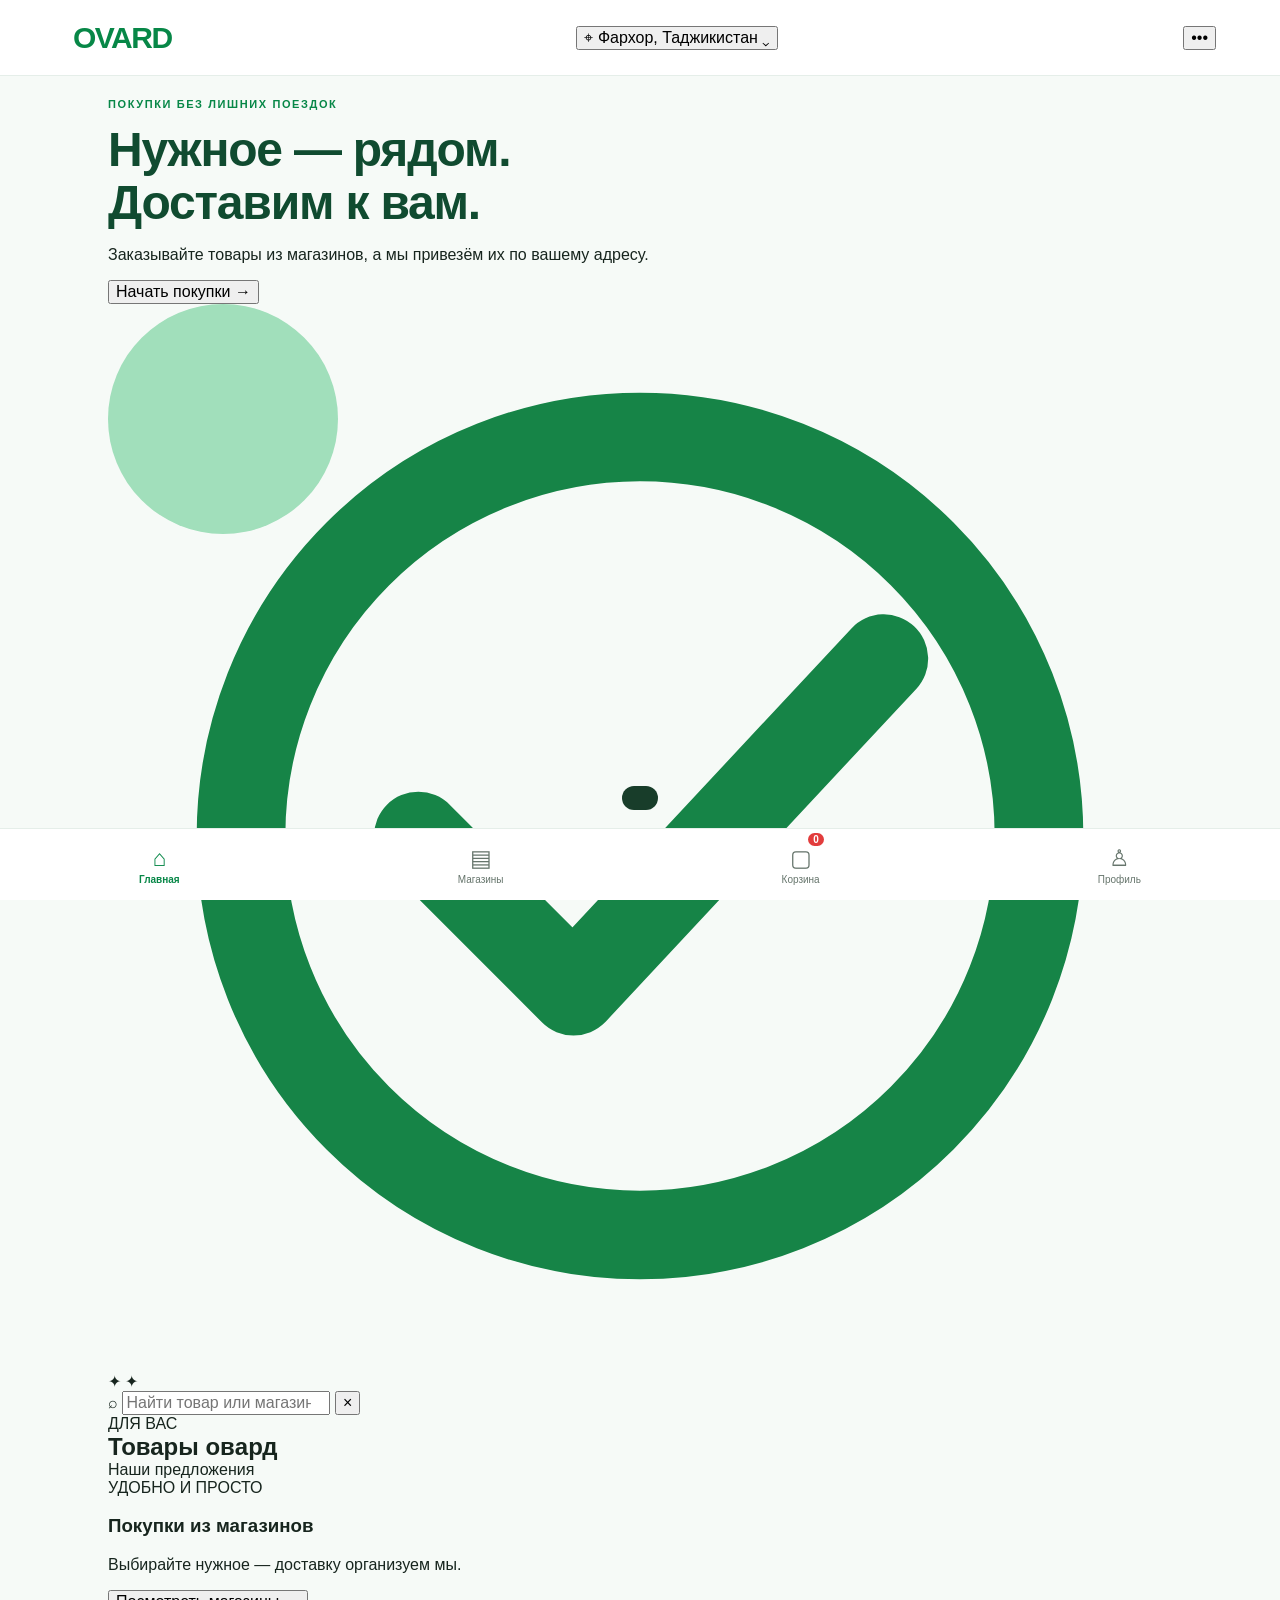
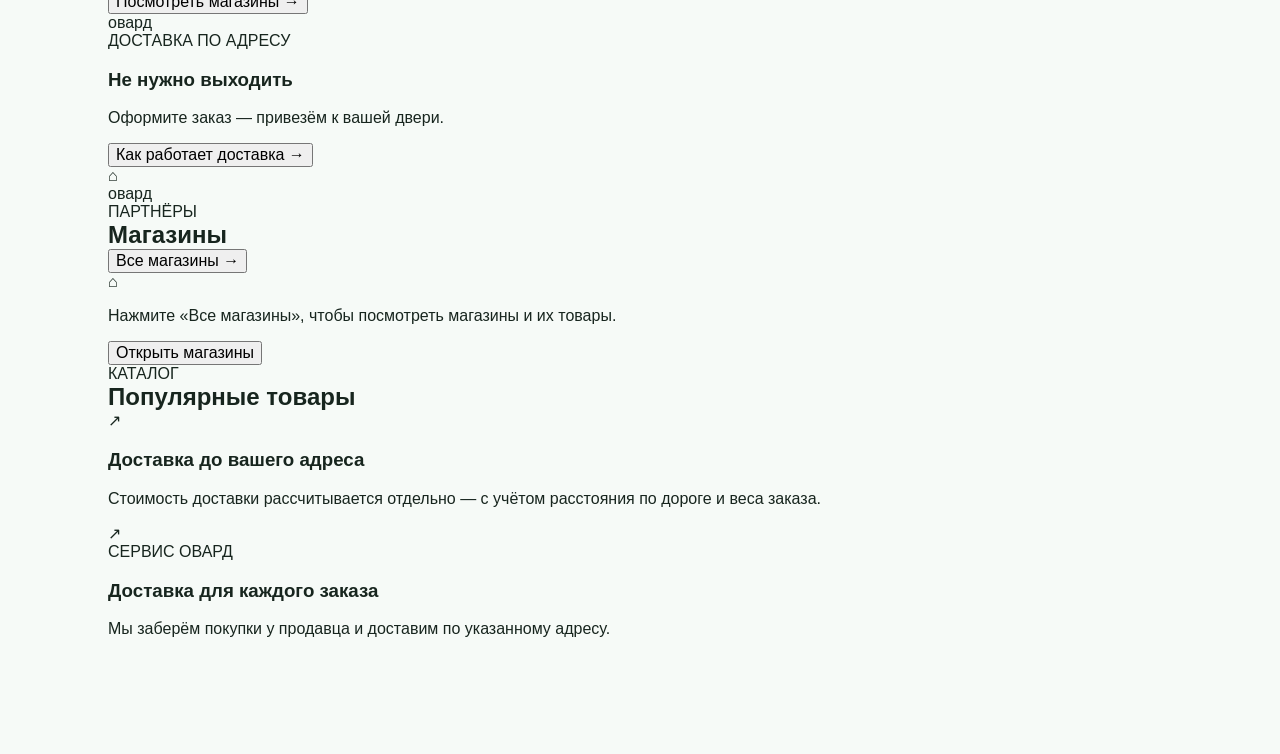
==== index.html @ 043c9e42 "Update index.html" ====
<!DOCTYPE html>
<html lang="ru">
<head>
  <meta charset="UTF-8">
  <meta name="viewport" content="width=device-width, initial-scale=1">
  <meta name="theme-color" content="#168447">
  <meta name="description" content="овард — покупки и доставка из магазинов Фархора">
  <title>OVARD — покупки и доставка</title>
  <link rel="manifest" href="manifest.json">
  <link rel="stylesheet" href="style.css">
</head>
<body>
  <header class="topbar">
    <a class="brand" href="#" aria-label="OVARD">
      <svg class="brand-symbol" viewBox="0 0 48 48" aria-hidden="true">
        <circle cx="24" cy="24" r="19" fill="none" stroke="currentColor" stroke-width="5"/>
        <path d="M14 24.5 21 31 35 16" fill="none" stroke="currentColor" stroke-width="5" stroke-linecap="round" stroke-linejoin="round"/>
      </svg>
      <span>OVARD</span>
    </a>

    <button class="location-button" id="locationButton">
      <span class="location-pin">⌖</span>
      <span id="locationText">Фархор, Таджикистан</span>
      <span class="tiny-arrow">⌄</span>
    </button>

    <button class="menu-button" id="menuButton" aria-label="Меню">•••</button>
  </header>

  <main class="page">
    <section class="welcome">
      <div class="welcome-copy">
        <span class="eyebrow" data-i18n="welcomeSmall">ПОКУПКИ БЕЗ ЛИШНИХ ПОЕЗДОК</span>
        <h1 data-i18n="welcomeTitle">Нужное — рядом.<br>Доставим к вам.</h1>
        <p data-i18n="welcomeText">Заказывайте товары из магазинов, а мы привезём их по вашему адресу.</p>
        <button class="primary-button" id="startShopping" data-i18n="startShopping">Начать покупки <span>→</span></button>
      </div>
      <div class="welcome-art" aria-hidden="true">
        <div class="art-circle"></div>
        <div class="art-package">
          <div class="package-top"></div>
          <div class="package-front">
            <svg viewBox="0 0 48 48">
              <circle cx="24" cy="24" r="18" fill="none" stroke="#168447" stroke-width="4"/>
              <path d="m14 24 7 7 14-15" fill="none" stroke="#168447" stroke-width="4" stroke-linecap="round" stroke-linejoin="round"/>
            </svg>
          </div>
        </div>
        <span class="art-spark spark-one">✦</span>
        <span class="art-spark spark-two">✦</span>
      </div>
    </section>

    <section class="search-area">
      <label class="search-box">
        <span>⌕</span>
        <input id="searchInput" type="search" data-i18n-placeholder="searchPlaceholder" placeholder="Найти товар или магазин">
        <button id="clearSearch" aria-label="Очистить">×</button>
      </label>
    </section>

    <section class="section-heading">
      <div>
        <span class="section-kicker" data-i18n="forYou">ДЛЯ ВАС</span>
        <h2 data-i18n="ourProducts">Товары овaрд</h2>
      </div>
      <span class="section-note" data-i18n="freshOffers">Наши предложения</span>
    </section>

    <section class="promo-grid">
      <article class="promo-card promo-green">
        <div class="promo-info">
          <span data-i18n="promoOneTag">УДОБНО И ПРОСТО</span>
          <h3 data-i18n="promoOneTitle">Покупки из магазинов</h3>
          <p data-i18n="promoOneText">Выбирайте нужное — доставку организуем мы.</p>
          <button class="promo-link" id="promoShops" data-i18n="viewShops">Посмотреть магазины →</button>
        </div>
        <div class="promo-visual visual-bag" aria-hidden="true">
          <div class="bag-handle"></div>
          <div class="bag-body"><span>овард</span></div>
        </div>
      </article>

      <article class="promo-card promo-light">
        <div class="promo-info">
          <span data-i18n="promoTwoTag">ДОСТАВКА ПО АДРЕСУ</span>
          <h3 data-i18n="promoTwoTitle">Не нужно выходить</h3>
          <p data-i18n="promoTwoText">Оформите заказ — привезём к вашей двери.</p>
          <button class="promo-link" id="promoDelivery" data-i18n="howDelivery">Как работает доставка →</button>
        </div>
        <div class="promo-visual visual-route" aria-hidden="true">
          <div class="route-line"></div>
          <div class="route-dot dot-a"></div>
          <div class="route-dot dot-b"></div>
          <div class="route-home">⌂</div>
          <div class="route-box">овард</div>
        </div>
      </article>
    </section>

    <section class="section-heading shops-heading" id="shopsSection">
      <div>
        <span class="section-kicker" data-i18n="partners">ПАРТНЁРЫ</span>
        <h2 data-i18n="shopsTitle">Магазины</h2>
      </div>
      <button class="text-button" id="allShopsButton" data-i18n="allShops">Все магазины →</button>
    </section>

    <div class="shops-hidden-hint" id="shopsHint">
      <div class="hint-icon">⌂</div>
      <p data-i18n="shopsHint">Нажмите «Все магазины», чтобы посмотреть магазины и их товары.</p>
      <button class="outline-button" id="showShopsButton" data-i18n="openShops">Открыть магазины</button>
    </div>

    <section class="shop-list hidden" id="shopList"></section>

    <section class="section-heading product-heading" id="productsHeading">
      <div>
        <span class="section-kicker" data-i18n="catalog">КАТАЛОГ</span>
        <h2 id="productsTitle" data-i18n="popularProducts">Популярные товары</h2>
      </div>
      <button class="text-button hidden" id="backToShops" data-i18n="back">← Назад</button>
    </section>

    <section class="product-grid" id="productGrid"></section>

    <section class="delivery-info" id="deliveryInfo">
      <div class="delivery-icon">↗</div>
      <div>
        <h3 data-i18n="deliveryTitle">Доставка до вашего адреса</h3>
        <p data-i18n="deliveryText">Стоимость доставки рассчитывается отдельно — с учётом расстояния по дороге и веса заказа.</p>
      </div>
    </section>

    <section class="courier-card">
      <div class="courier-symbol">↗</div>
      <div>
        <span class="section-kicker" data-i18n="courierLabel">СЕРВИС ОВАРД</span>
        <h3 data-i18n="courierTitle">Доставка для каждого заказа</h3>
        <p data-i18n="courierText">Мы заберём покупки у продавца и доставим по указанному адресу.</p>
      </div>
    </section>
  </main>

  <nav class="bottom-nav">
    <button class="nav-item active" data-page="home">
      <span class="nav-icon">⌂</span><small data-i18n="navHome">Главная</small>
    </button>
    <button class="nav-item" data-page="shops">
      <span class="nav-icon">▤</span><small data-i18n="navShops">Магазины</small>
    </button>
    <button class="nav-item cart-nav" data-page="cart">
      <span class="nav-icon">▢</span><small data-i18n="navCart">Корзина</small><b id="cartCount">0</b>
    </button>
    <button class="nav-item" data-page="profile">
      <span class="nav-icon">♙</span><small data-i18n="navProfile">Профиль</small>
    </button>
  </nav>

  <div class="overlay hidden" id="overlay"></div>

  <aside class="drawer hidden" id="settingsDrawer">
    <div class="drawer-head">
      <div>
        <span class="section-kicker" data-i18n="settingsLabel">ОВАРД</span>
        <h2 data-i18n="settingsTitle">Настройки</h2>
      </div>
      <button class="close-button" id="closeDrawer">×</button>
    </div>

    <div class="setting-group">
      <label data-i18n="languageLabel">Язык</label>
      <select id="languageSelect">
        <option value="ru">Русский</option>
        <option value="tg">Тоҷикӣ</option>
        <option value="uz">O‘zbekcha</option>
        <option value="en">English</option>
      </select>
    </div>

    <div class="setting-group">
      <label data-i18n="themeLabel">Оформление</label>
      <div class="choice-row">
        <button class="choice-button selected" data-theme-choice="light" data-i18n="lightTheme">Светлая</button>
        <button class="choice-button" data-theme-choice="dark" data-i18n="darkTheme">Тёмная</button>
      </div>
    </div>

    <div class="setting-group">
      <label data-i18n="fontLabel">Размер текста</label>
      <div class="choice-row">
        <button class="choice-button selected" data-font="normal">A</button>
        <button class="choice-button" data-font="large">A+</button>
        <button class="choice-button" data-font="xlarge">A++</button>
      </div>
    </div>

    <div class="drawer-bottom">
      <p data-i18n="aboutText">овард — покупки и доставка из магазинов.</p>
      <a href="admin.html" class="admin-link" data-i18n="adminLink">Панель управления</a>
    </div>
  </aside>

  <section class="modal hidden" id="cartModal">
    <div class="modal-head">
      <div>
        <span class="section-kicker" data-i18n="yourOrder">ВАШ ЗАКАЗ</span>
        <h2 data-i18n="cartTitle">Корзина</h2>
      </div>
      <button class="close-button" id="closeCart">×</button>
    </div>
    <div id="cartItems" class="cart-items"></div>
    <div class="cart-total-row">
      <span data-i18n="productsTotal">Товары:</span>
      <strong id="cartTotal">0</strong>
    </div>
    <p class="delivery-separate" data-i18n="deliverySeparate">Доставка оплачивается отдельно. Стоимость уточняется по адресу и весу.</p>

    <form id="checkoutForm" class="checkout-form">
      <label data-i18n="customerName">Ваше имя</label>
      <input name="customer" required placeholder="Имя">
      <label data-i18n="phoneLabel">Номер телефона</label>
      <input name="phone" type="tel" required placeholder="+992">
      <label data-i18n="addressLabel">Адрес доставки</label>
      <input name="address" required placeholder="Улица, дом, ориентир">
      <label data-i18n="commentLabel">Комментарий</label>
      <textarea name="comment" rows="2" placeholder="Дополнительная информация"></textarea>
      <button class="primary-button full-button" type="submit" data-i18n="sendOrder">Отправить заказ в WhatsApp →</button>
    </form>
  </section>

  <section class="modal hidden" id="profileModal">
    <div class="modal-head">
      <div>
        <span class="section-kicker" data-i18n="yourAccount">ОВАРД</span>
        <h2 data-i18n="profileTitle">Покупатель</h2>
      </div>
      <button class="close-button" id="closeProfile">×</button>
    </div>
    <p data-i18n="profileText">Укажите свои данные при оформлении заказа. Отдельная регистрация пока не требуется.</p>
    <button class="primary-button full-button" id="profileOrderButton" data-i18n="goToOrder">Перейти к заказу</button>
  </section>

  <section class="modal hidden" id="infoModal">
    <div class="modal-head">
      <h2 id="infoTitle">Доставка</h2>
      <button class="close-button" id="closeInfo">×</button>
    </div>
    <p id="infoText"></p>
  </section>

  <div class="toast" id="toast"></div>

  <script src="script.js"></script>
</body>
</html>
---- style.css ----
:root {
  --green:#078747; --deep:#056638; --pale:#e9f8f0;
  --ink:#17251e; --muted:#718078; --white:#fff;
  --line:#e5eee9; --bg:#f6faf7;
}
*{box-sizing:border-box}
html{scroll-behavior:smooth}
body{margin:0;background:var(--bg);color:var(--ink);font-family:Arial,sans-serif;font-size:16px;padding-bottom:82px}
button,input,select{font:inherit}
button{cursor:pointer}
.topbar{height:76px;background:#fff;display:flex;align-items:center;justify-content:space-between;padding:0 5%;gap:12px;position:sticky;top:0;z-index:5;border-bottom:1px solid var(--line)}
.brand{display:flex;align-items:center;gap:9px;text-decoration:none;color:var(--green);font-size:30px;font-weight:900;letter-spacing:-1.5px}
.logo-mark{width:39px;height:39px;border-radius:50%;background:var(--green);display:grid;place-items:center;color:#fff;font-size:25px;line-height:1}
.logo-mark span{transform:translateY(-1px)}
.location{border:0;background:var(--pale);color:var(--deep);border-radius:22px;padding:11px 15px;font-weight:700}
.menu-btn{border:0;background:#f1f6f3;border-radius:12px;width:43px;height:43px;font-size:23px;color:var(--ink)}
main{max-width:1100px;margin:auto;padding:18px}
.hero{min-height:300px;border-radius:25px;background:linear-gradient(110deg,#e7f8ef,#bfead2 65%,#e6f8ef);display:flex;overflow:hidden;position:relative;padding:36px;align-items:center}
.hero-copy{max-width:64%;position:relative;z-index:2}
.eyebrow,.promo-label{font-size:11px;letter-spacing:1.6px;font-weight:800;color:var(--green)}
h1{font-size:clamp(28px,5vw,48px);line-height:1.1;margin:12px 0;color:#104b30;letter-spacing:-1.2px}
.hero-sub{font-size:17px;line-height:1.5;color:#375a48;max-width:440px}
.hero-btn,.search-wrap button,.wide-btn{background:var(--green);color:#fff;border:0;border-radius:14px;padding:14px 20px;font-weight:800}
.hero-btn span{padding-left:14px}
.hero-art{position:absolute;right:5%;bottom:0;width:34%;height:90%;display:flex;align-items:center;justify-content:center}
.art-circle{position:absolute;width:230px;height:230px;border-radius:50%;background:#a1dfbb}
.art-box{position:relative;background:linear-gradient(145deg,#fff,#d7f1e2);border:2px solid #fff;box-shadow:0 15px 35px #286b4730;border-radius:20px;width:145px;height:125px;display:grid;place-items:center;font-size:65px;color:var(--green);font-weight:900;transform:rotate(-7deg)}
.art-leaf{position:absolute;right:3%;top:12%;font-size:52px;color:#fff}
.search-wrap{display:flex;align-items:center;gap:12px;background:#fff;border:1px solid var(--line);border-radius:17px;padding:8px 9px 8px 17px;margin:18px 0 26px;box-shadow:0 5px 15px #163d2410}
.search-wrap>span{font-size:28px;color:var(--green)}
.search-wrap input{border:0;outline:0;flex:1;min-width:0;padding:10px}
.search-wrap button{padding:12px 24px}
.section{margin:26px 0}
.section-head{display:flex;align-items:center;justify-content:space-between;gap:12px;margin-bottom:15px}
h2{font-size:24px;margin:0}
.text-btn{border:0;background:transparent;color:var(--green);font-weight:800}
.shop-grid{display:grid;grid-template-columns:repeat(5,minmax(0,1fr));gap:13px}
.shop-card{background:#fff;border:1px solid var(--line);border-radius:17px;overflow:hidden;text-align:left;padding:0;box-shadow:0 4px 12px #153e2410;color:var(--ink)}
.shop-photo{height:105px;display:grid;place-items:center;background:linear-gradient(145deg,#e2f5e9,#f7fcf8);font-size:48px}
.shop-info{padding:12px}
.shop-info strong{display:block;font-size:15px}
.shop-info small{color:var(--muted);display:block;margin-top:5px}
.promo{display:flex;justify-content:space-between;align-items:center;background:#087d45;color:#fff;border-radius:22px;padding:24px 30px;margin:30px 0}
.promo h2{font-size:25px;margin:8px 0}
.promo p{max-width:500px;color:#e0f6e9;line-height:1.5}
.promo-label{color:#b9f0ce}
.promo-icon{font-size:50px;font-weight:900;border:2px solid #ffffff70;border-radius:50%;width:90px;height:90px;display:grid;place-items:center}
.product-grid{display:grid;grid-template-columns:repeat(2,1fr);gap:12px}
.product-card{background:#fff;border:1px solid var(--line);padding:16px;border-radius:16px}
.product-card button{background:var(--green);color:#fff;border:0;border-radius:10px;padding:10px;width:100%;margin-top:10px}
.bottom-nav{position:fixed;bottom:0;left:0;right:0;height:72px;background:#fff;border-top:1px solid var(--line);display:flex;justify-content:space-around;z-index:6}
.nav-item{border:0;background:transparent;color:#66756c;display:flex;flex-direction:column;align-items:center;justify-content:center;gap:2px;font-size:12px;position:relative}
.nav-item span{font-size:23px}
.nav-item.active{color:var(--green);font-weight:800}
.nav-item b{position:absolute;top:4px;right:2px;background:#e23c3c;color:white;border-radius:20px;padding:1px 5px;font-size:10px}
.drawer,.modal{position:fixed;inset:0;background:#0b241a80;z-index:10;display:flex;justify-content:flex-end}
.drawer-panel{background:#fff;width:min(420px,90%);height:100%;padding:24px;overflow:auto}
.close-btn{border:0;background:#edf5ef;border-radius:50%;width:36px;height:36px;font-size:23px}
.drawer label{display:block;font-weight:800;margin:24px 0 10px}
.font-options{display:grid;grid-template-columns:1fr;gap:8px}
.font-options button,.drawer select,.wide-btn{width:100%;padding:13px;border-radius:11px;border:1px solid var(--line);background:#f5faf7;text-align:left}
.wide-btn{background:var(--green);color:white;text-align:center}
.drawer select{background:white}
.modal{justify-content:center;align-items:center;padding:16px}
.modal-card{background:#fff;border-radius:22px;width:min(520px,100%);max-height:90vh;overflow:auto;padding:22px}
.modal-card .section-head{margin-bottom:20px}
.modal input,.modal select{width:100%;padding:13px;border:1px solid var(--line);border-radius:10px;margin:7px 0 13px}
.modal label{font-weight:700}
.modal .wide-btn{margin-top:12px}
.cart-line{display:flex;justify-content:space-between;border-bottom:1px solid var(--line);padding:12px 0}
.toast{position:fixed;bottom:90px;left:50%;transform:translateX(-50%);background:#183d2a;color:white;padding:12px 18px;border-radius:12px;z-index:20}
.hidden{display:none!important}
.muted{color:var(--muted);font-size:13px;line-height:1.5}
body.font-large{font-size:19px}
body.font-large h1{font-size:clamp(32px,5.5vw,53px)}
body.font-large h2{font-size:28px}
body.font-large .shop-info strong{font-size:18px}
body.font-xlarge{font-size:22px}
body.font-xlarge h1{font-size:clamp(35px,6vw,58px)}
body.font-xlarge h2{font-size:31px}
body.font-xlarge .shop-info strong{font-size:20px}
body.dark{--ink:#edf7f0;--muted:#b4c6ba;--bg:#102219;--white:#172e21;--line:#294936}
body.dark .topbar,body.dark .bottom-nav,body.dark .shop-card,body.dark .search-wrap,body.dark .product-card,body.dark .modal-card,body.dark .drawer-panel{background:#172e21;color:#edf7f0}
body.dark .drawer-panel button,body.dark .drawer select{color:#172e21}
@media(max-width:650px){
 main{padding:12px}
 .topbar{height:65px;padding:0 12px}
 .brand{font-size:25px}
 .logo-mark{width:34px;height:34px}
 .location{font-size:11px;padding:10px}
 .hero{min-height:260px;padding:22px 18px}
 .hero-copy{max-width:75%}
 .hero-art{right:-8%;width:38%;opacity:.8}
 .art-circle{width:155px;height:155px}
 .art-box{width:95px;height:85px;font-size:42px}
 .hero-sub{font-size:14px}
 .hero-btn{font-size:13px;padding:12px}
 .shop-grid{grid-template-columns:repeat(2,minmax(0,1fr))}
 .shop-photo{height:90px}
 .promo{padding:20px}
 .promo-icon{width:65px;height:65px;font-size:35px}
 .search-wrap button{padding:12px}
}
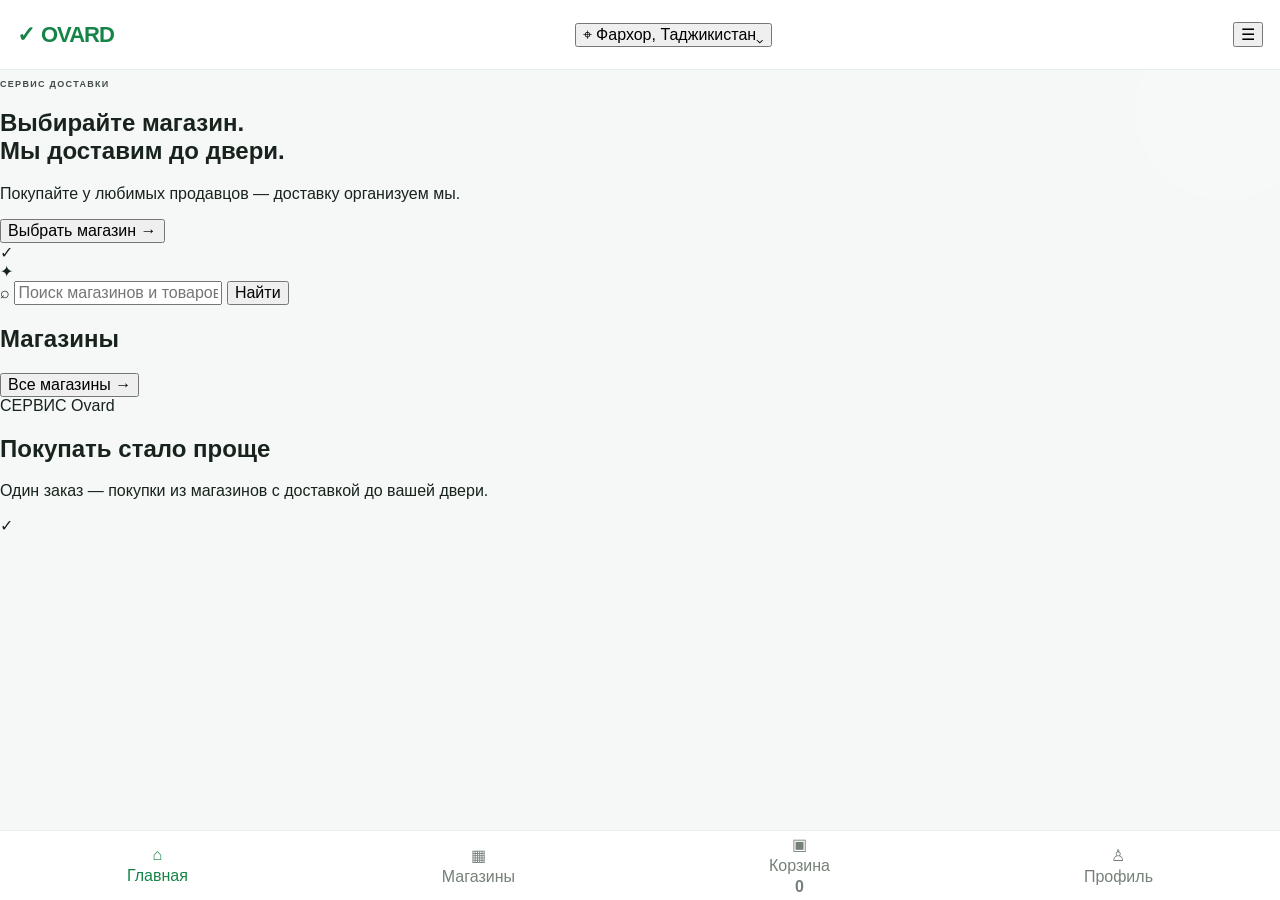
==== commit b0cd02af: "Update index.html" ====
--- a/index.html
+++ b/index.html
@@ -1,257 +1,139 @@
 <!DOCTYPE html>
 <html lang="ru">
 <head>
-  <meta charset="UTF-8">
-  <meta name="viewport" content="width=device-width, initial-scale=1">
-  <meta name="theme-color" content="#168447">
-  <meta name="description" content="овард — покупки и доставка из магазинов Фархора">
-  <title>OVARD — покупки и доставка</title>
-  <link rel="manifest" href="manifest.json">
-  <link rel="stylesheet" href="style.css">
+<meta charset="UTF-8">
+<meta name="viewport" content="width=device-width,initial-scale=1">
+<meta name="theme-color" content="#078747">
+<title>OVARD — Доставка из магазинов</title>
+<link rel="manifest" href="manifest.json">
+<link rel="stylesheet" href="style.css">
 </head>
 <body>
-  <header class="topbar">
-    <a class="brand" href="#" aria-label="OVARD">
-      <svg class="brand-symbol" viewBox="0 0 48 48" aria-hidden="true">
-        <circle cx="24" cy="24" r="19" fill="none" stroke="currentColor" stroke-width="5"/>
-        <path d="M14 24.5 21 31 35 16" fill="none" stroke="currentColor" stroke-width="5" stroke-linecap="round" stroke-linejoin="round"/>
-      </svg>
-      <span>OVARD</span>
-    </a>
 
-    <button class="location-button" id="locationButton">
-      <span class="location-pin">⌖</span>
-      <span id="locationText">Фархор, Таджикистан</span>
-      <span class="tiny-arrow">⌄</span>
+<header class="topbar">
+  <a class="brand" href="#" onclick="goHome();return false">
+    <span class="logo-mark"><span>✓</span></span>
+    <span>OVARD</span>
+  </a>
+  <button class="location" id="locationBtn">
+    ⌖ <span id="locationText">Фархор, Таджикистан</span>⌄
+  </button>
+  <button class="menu-btn" id="menuBtn">☰</button>
+</header>
+
+<main id="homePage">
+
+<section class="hero">
+  <div class="hero-copy">
+    <p class="eyebrow">СЕРВИС ДОСТАВКИ</p>
+    <h1>Выбирайте магазин.<br>Мы доставим до двери.</h1>
+    <p class="hero-sub">Покупайте у любимых продавцов — доставку организуем мы.</p>
+    <button class="hero-btn" onclick="document.getElementById('shops').scrollIntoView({behavior:'smooth'})">
+      Выбрать магазин <span>→</span>
     </button>
+  </div>
+  <div class="hero-art">
+    <div class="art-circle"></div>
+    <div class="art-box"><span>✓</span></div>
+    <div class="art-leaf">✦</div>
+  </div>
+</section>
 
-    <button class="menu-button" id="menuButton" aria-label="Меню">•••</button>
-  </header>
+<section class="search-wrap">
+  <span>⌕</span>
+  <input id="searchInput" placeholder="Поиск магазинов и товаров...">
+  <button id="searchBtn">Найти</button>
+</section>
 
-  <main class="page">
-    <section class="welcome">
-      <div class="welcome-copy">
-        <span class="eyebrow" data-i18n="welcomeSmall">ПОКУПКИ БЕЗ ЛИШНИХ ПОЕЗДОК</span>
-        <h1 data-i18n="welcomeTitle">Нужное — рядом.<br>Доставим к вам.</h1>
-        <p data-i18n="welcomeText">Заказывайте товары из магазинов, а мы привезём их по вашему адресу.</p>
-        <button class="primary-button" id="startShopping" data-i18n="startShopping">Начать покупки <span>→</span></button>
-      </div>
-      <div class="welcome-art" aria-hidden="true">
-        <div class="art-circle"></div>
-        <div class="art-package">
-          <div class="package-top"></div>
-          <div class="package-front">
-            <svg viewBox="0 0 48 48">
-              <circle cx="24" cy="24" r="18" fill="none" stroke="#168447" stroke-width="4"/>
-              <path d="m14 24 7 7 14-15" fill="none" stroke="#168447" stroke-width="4" stroke-linecap="round" stroke-linejoin="round"/>
-            </svg>
-          </div>
-        </div>
-        <span class="art-spark spark-one">✦</span>
-        <span class="art-spark spark-two">✦</span>
-      </div>
-    </section>
+<section class="section" id="shops">
+  <div class="section-head">
+    <h2>Магазины</h2>
+    <button class="text-btn" id="allShopsBtn">Все магазины →</button>
+  </div>
+  <div class="shop-strip" id="shopStrip"></div>
+</section>
 
-    <section class="search-area">
-      <label class="search-box">
-        <span>⌕</span>
-        <input id="searchInput" type="search" data-i18n-placeholder="searchPlaceholder" placeholder="Найти товар или магазин">
-        <button id="clearSearch" aria-label="Очистить">×</button>
-      </label>
-    </section>
+<section class="promo">
+  <div>
+    <span class="promo-label">СЕРВИС Ovard</span>
+    <h2>Покупать стало проще</h2>
+    <p>Один заказ — покупки из магазинов с доставкой до вашей двери.</p>
+  </div>
+  <div class="promo-icon"><span class="logo-mark"><span>✓</span></span></div>
+</section>
 
-    <section class="section-heading">
-      <div>
-        <span class="section-kicker" data-i18n="forYou">ДЛЯ ВАС</span>
-        <h2 data-i18n="ourProducts">Товары овaрд</h2>
-      </div>
-      <span class="section-note" data-i18n="freshOffers">Наши предложения</span>
-    </section>
+<section class="section hidden" id="allShopsPage">
+  <div class="section-head">
+    <button class="text-btn" onclick="showHome()">← Главная</button>
+    <h2>Все магазины</h2>
+  </div>
+  <div class="shop-list" id="allShopList"></div>
+</section>
 
-    <section class="promo-grid">
-      <article class="promo-card promo-green">
-        <div class="promo-info">
-          <span data-i18n="promoOneTag">УДОБНО И ПРОСТО</span>
-          <h3 data-i18n="promoOneTitle">Покупки из магазинов</h3>
-          <p data-i18n="promoOneText">Выбирайте нужное — доставку организуем мы.</p>
-          <button class="promo-link" id="promoShops" data-i18n="viewShops">Посмотреть магазины →</button>
-        </div>
-        <div class="promo-visual visual-bag" aria-hidden="true">
-          <div class="bag-handle"></div>
-          <div class="bag-body"><span>овард</span></div>
-        </div>
-      </article>
+<section class="section hidden" id="shopDetails">
+  <div class="section-head">
+    <button class="text-btn" id="backShops">← Магазины</button>
+    <h2 id="shopTitle">Магазин</h2>
+  </div>
+  <div id="shopCover" class="shop-cover"></div>
+  <p class="muted" id="shopDescription"></p>
+  <div id="productGrid" class="product-grid"></div>
+</section>
 
-      <article class="promo-card promo-light">
-        <div class="promo-info">
-          <span data-i18n="promoTwoTag">ДОСТАВКА ПО АДРЕСУ</span>
-          <h3 data-i18n="promoTwoTitle">Не нужно выходить</h3>
-          <p data-i18n="promoTwoText">Оформите заказ — привезём к вашей двери.</p>
-          <button class="promo-link" id="promoDelivery" data-i18n="howDelivery">Как работает доставка →</button>
-        </div>
-        <div class="promo-visual visual-route" aria-hidden="true">
-          <div class="route-line"></div>
-          <div class="route-dot dot-a"></div>
-          <div class="route-dot dot-b"></div>
-          <div class="route-home">⌂</div>
-          <div class="route-box">овард</div>
-        </div>
-      </article>
-    </section>
+<section class="section hidden" id="searchResults">
+  <div class="section-head">
+    <button class="text-btn" onclick="clearSearch()">← Назад</button>
+    <h2>Результаты поиска</h2>
+  </div>
+  <div id="searchGrid" class="product-grid"></div>
+</section>
 
-    <section class="section-heading shops-heading" id="shopsSection">
-      <div>
-        <span class="section-kicker" data-i18n="partners">ПАРТНЁРЫ</span>
-        <h2 data-i18n="shopsTitle">Магазины</h2>
-      </div>
-      <button class="text-button" id="allShopsButton" data-i18n="allShops">Все магазины →</button>
-    </section>
+</main>
 
-    <div class="shops-hidden-hint" id="shopsHint">
-      <div class="hint-icon">⌂</div>
-      <p data-i18n="shopsHint">Нажмите «Все магазины», чтобы посмотреть магазины и их товары.</p>
-      <button class="outline-button" id="showShopsButton" data-i18n="openShops">Открыть магазины</button>
+<nav class="bottom-nav">
+  <button class="nav-item active" data-go="home"><span>⌂</span>Главная</button>
+  <button class="nav-item" data-go="shops"><span>▦</span>Магазины</button>
+  <button class="nav-item" data-go="cart"><span>▣</span>Корзина <b id="cartCount">0</b></button>
+  <button class="nav-item" data-go="profile"><span>♙</span>Профиль</button>
+</nav>
+
+<div class="drawer hidden" id="drawer">
+  <div class="drawer-panel">
+    <div class="section-head">
+      <h2>Настройки</h2>
+      <button id="closeDrawer" class="close-btn">×</button>
     </div>
+    <label>Размер текста</label>
+    <div class="font-options">
+      <button data-font="normal">Средний</button>
+      <button data-font="large">Большой</button>
+      <button data-font="xlarge">Очень большой</button>
+    </div>
+    <label>Язык</label>
+    <select id="languageSelect">
+      <option value="ru">Русский</option>
+      <option value="tg">Тоҷикӣ</option>
+      <option value="en">English</option>
+    </select>
+    <label>Тема</label>
+    <button class="wide-btn" id="themeBtn">Светлая / тёмная тема</button>
+    <p class="muted">Ovard — покупки из магазинов с доставкой.</p>
+    <a class="admin-link" href="admin.html">Панель администратора →</a>
+  </div>
+</div>
 
-    <section class="shop-list hidden" id="shopList"></section>
+<div class="modal hidden" id="modal">
+  <div class="modal-card">
+    <div class="section-head">
+      <h2 id="modalTitle">Корзина</h2>
+      <button class="close-btn" id="closeModal">×</button>
+    </div>
+    <div id="modalContent"></div>
+  </div>
+</div>
 
-    <section class="section-heading product-heading" id="productsHeading">
-      <div>
-        <span class="section-kicker" data-i18n="catalog">КАТАЛОГ</span>
-        <h2 id="productsTitle" data-i18n="popularProducts">Популярные товары</h2>
-      </div>
-      <button class="text-button hidden" id="backToShops" data-i18n="back">← Назад</button>
-    </section>
+<div class="toast hidden" id="toast"></div>
 
-    <section class="product-grid" id="productGrid"></section>
-
-    <section class="delivery-info" id="deliveryInfo">
-      <div class="delivery-icon">↗</div>
-      <div>
-        <h3 data-i18n="deliveryTitle">Доставка до вашего адреса</h3>
-        <p data-i18n="deliveryText">Стоимость доставки рассчитывается отдельно — с учётом расстояния по дороге и веса заказа.</p>
-      </div>
-    </section>
-
-    <section class="courier-card">
-      <div class="courier-symbol">↗</div>
-      <div>
-        <span class="section-kicker" data-i18n="courierLabel">СЕРВИС ОВАРД</span>
-        <h3 data-i18n="courierTitle">Доставка для каждого заказа</h3>
-        <p data-i18n="courierText">Мы заберём покупки у продавца и доставим по указанному адресу.</p>
-      </div>
-    </section>
-  </main>
-
-  <nav class="bottom-nav">
-    <button class="nav-item active" data-page="home">
-      <span class="nav-icon">⌂</span><small data-i18n="navHome">Главная</small>
-    </button>
-    <button class="nav-item" data-page="shops">
-      <span class="nav-icon">▤</span><small data-i18n="navShops">Магазины</small>
-    </button>
-    <button class="nav-item cart-nav" data-page="cart">
-      <span class="nav-icon">▢</span><small data-i18n="navCart">Корзина</small><b id="cartCount">0</b>
-    </button>
-    <button class="nav-item" data-page="profile">
-      <span class="nav-icon">♙</span><small data-i18n="navProfile">Профиль</small>
-    </button>
-  </nav>
-
-  <div class="overlay hidden" id="overlay"></div>
-
-  <aside class="drawer hidden" id="settingsDrawer">
-    <div class="drawer-head">
-      <div>
-        <span class="section-kicker" data-i18n="settingsLabel">ОВАРД</span>
-        <h2 data-i18n="settingsTitle">Настройки</h2>
-      </div>
-      <button class="close-button" id="closeDrawer">×</button>
-    </div>
-
-    <div class="setting-group">
-      <label data-i18n="languageLabel">Язык</label>
-      <select id="languageSelect">
-        <option value="ru">Русский</option>
-        <option value="tg">Тоҷикӣ</option>
-        <option value="uz">O‘zbekcha</option>
-        <option value="en">English</option>
-      </select>
-    </div>
-
-    <div class="setting-group">
-      <label data-i18n="themeLabel">Оформление</label>
-      <div class="choice-row">
-        <button class="choice-button selected" data-theme-choice="light" data-i18n="lightTheme">Светлая</button>
-        <button class="choice-button" data-theme-choice="dark" data-i18n="darkTheme">Тёмная</button>
-      </div>
-    </div>
-
-    <div class="setting-group">
-      <label data-i18n="fontLabel">Размер текста</label>
-      <div class="choice-row">
-        <button class="choice-button selected" data-font="normal">A</button>
-        <button class="choice-button" data-font="large">A+</button>
-        <button class="choice-button" data-font="xlarge">A++</button>
-      </div>
-    </div>
-
-    <div class="drawer-bottom">
-      <p data-i18n="aboutText">овард — покупки и доставка из магазинов.</p>
-      <a href="admin.html" class="admin-link" data-i18n="adminLink">Панель управления</a>
-    </div>
-  </aside>
-
-  <section class="modal hidden" id="cartModal">
-    <div class="modal-head">
-      <div>
-        <span class="section-kicker" data-i18n="yourOrder">ВАШ ЗАКАЗ</span>
-        <h2 data-i18n="cartTitle">Корзина</h2>
-      </div>
-      <button class="close-button" id="closeCart">×</button>
-    </div>
-    <div id="cartItems" class="cart-items"></div>
-    <div class="cart-total-row">
-      <span data-i18n="productsTotal">Товары:</span>
-      <strong id="cartTotal">0</strong>
-    </div>
-    <p class="delivery-separate" data-i18n="deliverySeparate">Доставка оплачивается отдельно. Стоимость уточняется по адресу и весу.</p>
-
-    <form id="checkoutForm" class="checkout-form">
-      <label data-i18n="customerName">Ваше имя</label>
-      <input name="customer" required placeholder="Имя">
-      <label data-i18n="phoneLabel">Номер телефона</label>
-      <input name="phone" type="tel" required placeholder="+992">
-      <label data-i18n="addressLabel">Адрес доставки</label>
-      <input name="address" required placeholder="Улица, дом, ориентир">
-      <label data-i18n="commentLabel">Комментарий</label>
-      <textarea name="comment" rows="2" placeholder="Дополнительная информация"></textarea>
-      <button class="primary-button full-button" type="submit" data-i18n="sendOrder">Отправить заказ в WhatsApp →</button>
-    </form>
-  </section>
-
-  <section class="modal hidden" id="profileModal">
-    <div class="modal-head">
-      <div>
-        <span class="section-kicker" data-i18n="yourAccount">ОВАРД</span>
-        <h2 data-i18n="profileTitle">Покупатель</h2>
-      </div>
-      <button class="close-button" id="closeProfile">×</button>
-    </div>
-    <p data-i18n="profileText">Укажите свои данные при оформлении заказа. Отдельная регистрация пока не требуется.</p>
-    <button class="primary-button full-button" id="profileOrderButton" data-i18n="goToOrder">Перейти к заказу</button>
-  </section>
-
-  <section class="modal hidden" id="infoModal">
-    <div class="modal-head">
-      <h2 id="infoTitle">Доставка</h2>
-      <button class="close-button" id="closeInfo">×</button>
-    </div>
-    <p id="infoText"></p>
-  </section>
-
-  <div class="toast" id="toast"></div>
-
-  <script src="script.js"></script>
+<script src="script.js"></script>
 </body>
 </html>
--- a/style.css
+++ b/style.css
@@ -1,104 +1,428 @@
-
 :root {
-  --green:#078747; --deep:#056638; --pale:#e9f8f0;
-  --ink:#17251e; --muted:#718078; --white:#fff;
-  --line:#e5eee9; --bg:#f6faf7;
-}
+  --green:#168447;
+  --green-dark:#106b38;
+  --green-soft:#eaf6ee;
+  --bg:#f5f8f6;
+  --card:#ffffff;
+  --text:#17231c;
+  --muted:#758078;
+  --line:#e8eee9;
+  --shadow:0 8px 28px rgba(24,65,39,.07);
+}
+
 *{box-sizing:border-box}
 html{scroll-behavior:smooth}
-body{margin:0;background:var(--bg);color:var(--ink);font-family:Arial,sans-serif;font-size:16px;padding-bottom:82px}
-button,input,select{font:inherit}
+body{
+  margin:0;
+  background:var(--bg);
+  color:var(--text);
+  font-family:Arial,Helvetica,sans-serif;
+  padding-bottom:90px;
+  transition:background .2s,color .2s;
+}
+button,input,textarea,select{font:inherit}
 button{cursor:pointer}
-.topbar{height:76px;background:#fff;display:flex;align-items:center;justify-content:space-between;padding:0 5%;gap:12px;position:sticky;top:0;z-index:5;border-bottom:1px solid var(--line)}
-.brand{display:flex;align-items:center;gap:9px;text-decoration:none;color:var(--green);font-size:30px;font-weight:900;letter-spacing:-1.5px}
-.logo-mark{width:39px;height:39px;border-radius:50%;background:var(--green);display:grid;place-items:center;color:#fff;font-size:25px;line-height:1}
-.logo-mark span{transform:translateY(-1px)}
-.location{border:0;background:var(--pale);color:var(--deep);border-radius:22px;padding:11px 15px;font-weight:700}
-.menu-btn{border:0;background:#f1f6f3;border-radius:12px;width:43px;height:43px;font-size:23px;color:var(--ink)}
-main{max-width:1100px;margin:auto;padding:18px}
-.hero{min-height:300px;border-radius:25px;background:linear-gradient(110deg,#e7f8ef,#bfead2 65%,#e6f8ef);display:flex;overflow:hidden;position:relative;padding:36px;align-items:center}
-.hero-copy{max-width:64%;position:relative;z-index:2}
-.eyebrow,.promo-label{font-size:11px;letter-spacing:1.6px;font-weight:800;color:var(--green)}
-h1{font-size:clamp(28px,5vw,48px);line-height:1.1;margin:12px 0;color:#104b30;letter-spacing:-1.2px}
-.hero-sub{font-size:17px;line-height:1.5;color:#375a48;max-width:440px}
-.hero-btn,.search-wrap button,.wide-btn{background:var(--green);color:#fff;border:0;border-radius:14px;padding:14px 20px;font-weight:800}
-.hero-btn span{padding-left:14px}
-.hero-art{position:absolute;right:5%;bottom:0;width:34%;height:90%;display:flex;align-items:center;justify-content:center}
-.art-circle{position:absolute;width:230px;height:230px;border-radius:50%;background:#a1dfbb}
-.art-box{position:relative;background:linear-gradient(145deg,#fff,#d7f1e2);border:2px solid #fff;box-shadow:0 15px 35px #286b4730;border-radius:20px;width:145px;height:125px;display:grid;place-items:center;font-size:65px;color:var(--green);font-weight:900;transform:rotate(-7deg)}
-.art-leaf{position:absolute;right:3%;top:12%;font-size:52px;color:#fff}
-.search-wrap{display:flex;align-items:center;gap:12px;background:#fff;border:1px solid var(--line);border-radius:17px;padding:8px 9px 8px 17px;margin:18px 0 26px;box-shadow:0 5px 15px #163d2410}
-.search-wrap>span{font-size:28px;color:var(--green)}
-.search-wrap input{border:0;outline:0;flex:1;min-width:0;padding:10px}
-.search-wrap button{padding:12px 24px}
-.section{margin:26px 0}
-.section-head{display:flex;align-items:center;justify-content:space-between;gap:12px;margin-bottom:15px}
-h2{font-size:24px;margin:0}
-.text-btn{border:0;background:transparent;color:var(--green);font-weight:800}
-.shop-grid{display:grid;grid-template-columns:repeat(5,minmax(0,1fr));gap:13px}
-.shop-card{background:#fff;border:1px solid var(--line);border-radius:17px;overflow:hidden;text-align:left;padding:0;box-shadow:0 4px 12px #153e2410;color:var(--ink)}
-.shop-photo{height:105px;display:grid;place-items:center;background:linear-gradient(145deg,#e2f5e9,#f7fcf8);font-size:48px}
-.shop-info{padding:12px}
-.shop-info strong{display:block;font-size:15px}
-.shop-info small{color:var(--muted);display:block;margin-top:5px}
-.promo{display:flex;justify-content:space-between;align-items:center;background:#087d45;color:#fff;border-radius:22px;padding:24px 30px;margin:30px 0}
-.promo h2{font-size:25px;margin:8px 0}
-.promo p{max-width:500px;color:#e0f6e9;line-height:1.5}
-.promo-label{color:#b9f0ce}
-.promo-icon{font-size:50px;font-weight:900;border:2px solid #ffffff70;border-radius:50%;width:90px;height:90px;display:grid;place-items:center}
-.product-grid{display:grid;grid-template-columns:repeat(2,1fr);gap:12px}
-.product-card{background:#fff;border:1px solid var(--line);padding:16px;border-radius:16px}
-.product-card button{background:var(--green);color:#fff;border:0;border-radius:10px;padding:10px;width:100%;margin-top:10px}
-.bottom-nav{position:fixed;bottom:0;left:0;right:0;height:72px;background:#fff;border-top:1px solid var(--line);display:flex;justify-content:space-around;z-index:6}
-.nav-item{border:0;background:transparent;color:#66756c;display:flex;flex-direction:column;align-items:center;justify-content:center;gap:2px;font-size:12px;position:relative}
-.nav-item span{font-size:23px}
-.nav-item.active{color:var(--green);font-weight:800}
-.nav-item b{position:absolute;top:4px;right:2px;background:#e23c3c;color:white;border-radius:20px;padding:1px 5px;font-size:10px}
-.drawer,.modal{position:fixed;inset:0;background:#0b241a80;z-index:10;display:flex;justify-content:flex-end}
-.drawer-panel{background:#fff;width:min(420px,90%);height:100%;padding:24px;overflow:auto}
-.close-btn{border:0;background:#edf5ef;border-radius:50%;width:36px;height:36px;font-size:23px}
-.drawer label{display:block;font-weight:800;margin:24px 0 10px}
-.font-options{display:grid;grid-template-columns:1fr;gap:8px}
-.font-options button,.drawer select,.wide-btn{width:100%;padding:13px;border-radius:11px;border:1px solid var(--line);background:#f5faf7;text-align:left}
-.wide-btn{background:var(--green);color:white;text-align:center}
-.drawer select{background:white}
-.modal{justify-content:center;align-items:center;padding:16px}
-.modal-card{background:#fff;border-radius:22px;width:min(520px,100%);max-height:90vh;overflow:auto;padding:22px}
-.modal-card .section-head{margin-bottom:20px}
-.modal input,.modal select{width:100%;padding:13px;border:1px solid var(--line);border-radius:10px;margin:7px 0 13px}
-.modal label{font-weight:700}
-.modal .wide-btn{margin-top:12px}
-.cart-line{display:flex;justify-content:space-between;border-bottom:1px solid var(--line);padding:12px 0}
-.toast{position:fixed;bottom:90px;left:50%;transform:translateX(-50%);background:#183d2a;color:white;padding:12px 18px;border-radius:12px;z-index:20}
 .hidden{display:none!important}
-.muted{color:var(--muted);font-size:13px;line-height:1.5}
-body.font-large{font-size:19px}
-body.font-large h1{font-size:clamp(32px,5.5vw,53px)}
-body.font-large h2{font-size:28px}
-body.font-large .shop-info strong{font-size:18px}
-body.font-xlarge{font-size:22px}
-body.font-xlarge h1{font-size:clamp(35px,6vw,58px)}
-body.font-xlarge h2{font-size:31px}
-body.font-xlarge .shop-info strong{font-size:20px}
-body.dark{--ink:#edf7f0;--muted:#b4c6ba;--bg:#102219;--white:#172e21;--line:#294936}
-body.dark .topbar,body.dark .bottom-nav,body.dark .shop-card,body.dark .search-wrap,body.dark .product-card,body.dark .modal-card,body.dark .drawer-panel{background:#172e21;color:#edf7f0}
-body.dark .drawer-panel button,body.dark .drawer select{color:#172e21}
-@media(max-width:650px){
- main{padding:12px}
- .topbar{height:65px;padding:0 12px}
- .brand{font-size:25px}
- .logo-mark{width:34px;height:34px}
- .location{font-size:11px;padding:10px}
- .hero{min-height:260px;padding:22px 18px}
- .hero-copy{max-width:75%}
- .hero-art{right:-8%;width:38%;opacity:.8}
- .art-circle{width:155px;height:155px}
- .art-box{width:95px;height:85px;font-size:42px}
- .hero-sub{font-size:14px}
- .hero-btn{font-size:13px;padding:12px}
- .shop-grid{grid-template-columns:repeat(2,minmax(0,1fr))}
- .shop-photo{height:90px}
- .promo{padding:20px}
- .promo-icon{width:65px;height:65px;font-size:35px}
- .search-wrap button{padding:12px}
-}
+
+.topbar{
+  height:70px;
+  display:flex;
+  align-items:center;
+  justify-content:space-between;
+  gap:10px;
+  padding:0 17px;
+  background:var(--card);
+  border-bottom:1px solid var(--line);
+  position:sticky;
+  top:0;
+  z-index:10;
+}
+.brand{
+  display:flex;
+  align-items:center;
+  gap:7px;
+  color:var(--green);
+  text-decoration:none;
+  font-size:22px;
+  font-weight:900;
+  letter-spacing:-1px;
+}
+.brand-symbol{width:34px;height:34px}
+.location-button{
+  border:0;
+  background:var(--bg);
+  color:var(--text);
+  border-radius:13px;
+  padding:10px 11px;
+  display:flex;
+  align-items:center;
+  gap:6px;
+  font-size:11px;
+  font-weight:700;
+  max-width:190px;
+}
+.location-pin{font-size:17px;color:var(--green)}
+.tiny-arrow{color:var(--green)}
+.menu-button{
+  border:0;
+  background:var(--green-soft);
+  color:var(--green);
+  border-radius:12px;
+  width:38px;
+  height:38px;
+  font-size:19px;
+  font-weight:900;
+  letter-spacing:1px;
+}
+
+.page{max-width:760px;margin:auto;padding:16px}
+.welcome{
+  min-height:245px;
+  border-radius:25px;
+  background:var(--green);
+  color:white;
+  padding:25px 20px;
+  display:flex;
+  position:relative;
+  overflow:hidden;
+  box-shadow:var(--shadow);
+}
+.welcome-copy{width:65%;position:relative;z-index:2}
+.eyebrow,.section-kicker{
+  display:block;
+  font-size:9px;
+  font-weight:900;
+  letter-spacing:1.3px;
+  opacity:.8;
+}
+.welcome h1{
+  font-size:27px;
+  line-height:1.15;
+  margin:13px 0 10px;
+  letter-spacing:-.7px;
+}
+.welcome p{
+  font-size:12px;
+  line-height:1.55;
+  max-width:270px;
+  color:rgba(255,255,255,.85);
+  margin:0 0 17px;
+}
+.primary-button{
+  background:white;
+  color:var(--green-dark);
+  border:0;
+  border-radius:13px;
+  padding:13px 16px;
+  font-size:12px;
+  font-weight:800;
+  box-shadow:0 5px 16px rgba(0,0,0,.08);
+}
+.primary-button span{font-size:17px;margin-left:7px}
+.welcome .primary-button{background:#fff;color:var(--green-dark)}
+.welcome-art{
+  position:absolute;
+  right:-7px;
+  top:12px;
+  width:43%;
+  height:220px;
+}
+.art-circle{
+  position:absolute;
+  width:180px;height:180px;
+  border-radius:50%;
+  background:rgba(255,255,255,.11);
+  right:-35px;top:20px;
+}
+.art-package{
+  position:absolute;
+  width:112px;height:112px;
+  right:28px;top:67px;
+  transform:rotate(-8deg);
+  animation:float 4s ease-in-out infinite;
+}
+.package-top{
+  height:23px;
+  background:#f7d8a3;
+  clip-path:polygon(0 0,50% 35%,100% 0,100% 70%,50% 100%,0 70%);
+}
+.package-front{
+  height:86px;
+  background:#f5e6ca;
+  border-radius:4px 4px 13px 13px;
+  display:grid;place-items:center;
+  box-shadow:8px 12px 0 rgba(0,0,0,.08);
+}
+.package-front svg{width:48px;height:48px}
+.art-spark{position:absolute;color:#f5dca7;font-size:23px}
+.spark-one{right:20px;top:30px}
+.spark-two{right:130px;top:145px;font-size:15px}
+@keyframes float{0%,100%{transform:translateY(0) rotate(-8deg)}50%{transform:translateY(-9px) rotate(-4deg)}}
+
+.search-area{margin:17px 0 24px}
+.search-box{
+  height:51px;
+  display:flex;
+  align-items:center;
+  gap:10px;
+  padding:0 14px;
+  background:var(--card);
+  border:1px solid var(--line);
+  border-radius:15px;
+  box-shadow:var(--shadow);
+}
+.search-box>span{font-size:25px;color:var(--green)}
+.search-box input{
+  flex:1;min-width:0;border:0;outline:0;
+  color:var(--text);background:transparent;font-size:13px;
+}
+.search-box button{border:0;background:none;color:var(--muted);font-size:22px}
+
+.section-heading{
+  display:flex;
+  align-items:end;
+  justify-content:space-between;
+  gap:10px;
+  margin:23px 0 13px;
+}
+.section-kicker{color:var(--green);opacity:1}
+.section-heading h2,.drawer h2,.modal h2{
+  font-size:20px;margin:5px 0 0;letter-spacing:-.4px;
+}
+.section-note{font-size:10px;color:var(--muted)}
+.promo-grid{display:grid;grid-template-columns:1fr 1fr;gap:11px}
+.promo-card{
+  min-height:196px;border-radius:19px;padding:15px 13px;
+  position:relative;overflow:hidden;
+}
+.promo-green{background:#e5f4e9}
+.promo-light{background:#edf1ec}
+.promo-info{position:relative;z-index:2;max-width:78%}
+.promo-info>span{font-size:8px;font-weight:900;letter-spacing:.8px;color:var(--green)}
+.promo-info h3{font-size:15px;line-height:1.2;margin:9px 0 7px}
+.promo-info p{font-size:10px;line-height:1.45;color:#637268;margin:0 0 10px}
+.promo-link{
+  border:0;background:none;padding:0;color:var(--green-dark);
+  font-size:10px;font-weight:900;text-align:left;
+}
+.promo-visual{position:absolute;right:8px;bottom:8px}
+.visual-bag{width:80px;height:85px;right:10px;bottom:4px}
+.bag-handle{
+  width:31px;height:24px;border:5px solid #168447;
+  border-bottom:0;border-radius:15px 15px 0 0;margin:auto;
+}
+.bag-body{
+  width:72px;height:60px;background:#168447;border-radius:7px 7px 12px 12px;
+  display:grid;place-items:center;color:#fff;font-weight:900;font-size:12px;
+  transform:rotate(-5deg);box-shadow:0 8px 13px #16844730;
+}
+.visual-route{width:95px;height:90px}
+.route-line{
+  position:absolute;width:70px;height:57px;border:3px dashed #168447;
+  border-left:0;border-bottom:0;border-radius:0 35px 0 0;
+  transform:rotate(8deg);left:4px;top:10px;
+}
+.route-dot{position:absolute;width:12px;height:12px;background:#168447;border:3px solid white;border-radius:50%}
+.dot-a{left:5px;top:56px}.dot-b{right:6px;top:9px}
+.route-home{position:absolute;right:0;bottom:0;background:#168447;color:white;border-radius:12px;padding:7px 10px;font-size:22px}
+.route-box{position:absolute;left:5px;bottom:0;background:white;color:#168447;padding:5px 7px;border-radius:8px;font-size:8px;font-weight:900}
+
+.text-button{
+  border:0;background:none;color:var(--green);font-size:11px;font-weight:800;
+  padding:8px 0;
+}
+.shops-hidden-hint{
+  background:var(--card);border:1px solid var(--line);border-radius:18px;
+  padding:18px;text-align:center;
+}
+.hint-icon{
+  margin:auto;width:43px;height:43px;border-radius:14px;
+  display:grid;place-items:center;background:var(--green-soft);
+  color:var(--green);font-size:23px;
+}
+.shops-hidden-hint p{font-size:12px;line-height:1.5;color:var(--muted)}
+.outline-button{
+  border:1px solid var(--green);color:var(--green);background:transparent;
+  border-radius:11px;padding:10px 15px;font-size:11px;font-weight:800;
+}
+.shop-list{display:grid;gap:9px}
+.shop-card{
+  display:flex;align-items:center;gap:12px;background:var(--card);
+  border:1px solid var(--line);border-radius:16px;padding:12px;
+}
+.shop-thumb{
+  width:54px;height:54px;border-radius:13px;background:var(--green-soft);
+  display:grid;place-items:center;color:var(--green);font-size:23px;flex-shrink:0;
+}
+.shop-details{flex:1;min-width:0}
+.shop-details h3{font-size:13px;margin:0 0 5px}
+.shop-details p{font-size:10px;color:var(--muted);margin:0}
+.shop-open{
+  border:0;border-radius:10px;background:var(--green-soft);
+  color:var(--green);font-size:10px;font-weight:800;padding:9px;
+}
+.product-grid{display:grid;grid-template-columns:repeat(2,minmax(0,1fr));gap:10px}
+.product-card{
+  background:var(--card);border:1px solid var(--line);
+  border-radius:16px;padding:13px;min-width:0;
+}
+.product-symbol{
+  height:75px;border-radius:12px;background:var(--green-soft);
+  display:grid;place-items:center;font-size:31px;color:var(--green);
+  margin-bottom:10px;
+}
+.product-card h3{font-size:13px;margin:0 0 6px;line-height:1.35}
+.product-card .product-unit{font-size:10px;color:var(--muted)}
+.product-price{font-size:14px;font-weight:900;margin:9px 0;color:var(--green-dark)}
+.add-button{
+  width:100%;border:0;background:var(--green);color:white;
+  border-radius:10px;padding:10px;font-size:11px;font-weight:800;
+}
+.empty-products{
+  grid-column:1/-1;background:var(--card);border-radius:15px;
+  padding:22px;text-align:center;color:var(--muted);font-size:12px;
+}
+.delivery-info{
+  display:flex;gap:13px;align-items:flex-start;
+  padding:17px;background:var(--card);border:1px solid var(--line);
+  border-radius:17px;margin-top:23px;
+}
+.delivery-icon,.courier-symbol{
+  flex-shrink:0;width:40px;height:40px;border-radius:13px;
+  background:var(--green-soft);color:var(--green);
+  display:grid;place-items:center;font-size:22px;font-weight:900;
+}
+.delivery-info h3,.courier-card h3{font-size:13px;margin:1px 0 6px}
+.delivery-info p,.courier-card p{font-size:11px;line-height:1.5;color:var(--muted);margin:0}
+.courier-card{
+  margin-top:12px;padding:17px;border-radius:17px;
+  background:#e5f4e9;display:flex;gap:13px;align-items:flex-start;
+}
+.bottom-nav{
+  position:fixed;bottom:0;left:0;right:0;z-index:12;
+  display:flex;justify-content:space-around;align-items:center;
+  height:70px;background:var(--card);border-top:1px solid var(--line);
+  padding-bottom:env(safe-area-inset-bottom);
+}
+.nav-item{
+  position:relative;border:0;background:none;color:var(--muted);
+  display:flex;flex-direction:column;align-items:center;gap:3px;
+  min-width:58px;padding:5px;
+}
+.nav-item.active{color:var(--green)}
+.nav-icon{font-size:22px;line-height:1}
+.nav-item small{font-size:9px;font-weight:700}
+.cart-nav b{
+  position:absolute;top:0;right:8px;background:var(--green);color:white;
+  border-radius:20px;min-width:16px;height:16px;font-size:9px;
+  display:grid;place-items:center;
+}
+
+.overlay{
+  position:fixed;inset:0;background:#07190d80;z-index:20;
+  animation:fadeIn .2s ease;
+}
+.drawer{
+  position:fixed;z-index:21;right:0;top:0;bottom:0;
+  width:min(88%,390px);background:var(--card);padding:22px;
+  overflow-y:auto;box-shadow:-10px 0 35px #0002;
+  animation:slideIn .22s ease;
+}
+.drawer-head,.modal-head{display:flex;justify-content:space-between;align-items:center;margin-bottom:24px}
+.close-button{
+  border:0;background:var(--bg);color:var(--text);width:37px;height:37px;
+  border-radius:12px;font-size:24px;
+}
+.setting-group{margin:20px 0}
+.setting-group>label,.checkout-form label{
+  display:block;font-size:11px;font-weight:800;margin-bottom:8px;
+}
+.setting-group select,.checkout-form input,.checkout-form textarea{
+  width:100%;border:1px solid var(--line);background:var(--bg);
+  color:var(--text);border-radius:11px;padding:12px;outline:0;font-size:12px;
+}
+.choice-row{display:flex;gap:8px}
+.choice-button{
+  flex:1;border:1px solid var(--line);background:var(--bg);
+  color:var(--text);border-radius:10px;padding:11px;font-size:11px;
+}
+.choice-button.selected{background:var(--green-soft);border-color:var(--green);color:var(--green);font-weight:900}
+.drawer-bottom{margin-top:35px;padding-top:17px;border-top:1px solid var(--line)}
+.drawer-bottom p{font-size:11px;color:var(--muted);line-height:1.5}
+.admin-link{font-size:11px;color:var(--green);font-weight:800;text-decoration:none}
+
+.modal{
+  position:fixed;z-index:22;left:50%;top:50%;transform:translate(-50%,-50%);
+  width:min(92%,520px);max-height:88vh;overflow-y:auto;
+  background:var(--card);border-radius:21px;padding:20px;
+  box-shadow:0 15px 50px #0003;
+}
+.modal-head{margin-bottom:17px}
+.cart-items{display:grid;gap:9px;margin-bottom:14px}
+.cart-row{
+  display:flex;justify-content:space-between;align-items:center;gap:10px;
+  background:var(--bg);padding:11px;border-radius:12px;font-size:11px;
+}
+.cart-row strong{display:block;margin-bottom:4px}
+.cart-row small{color:var(--muted)}
+.quantity-control{display:flex;align-items:center;gap:8px}
+.quantity-control button{
+  width:27px;height:27px;border:0;border-radius:8px;
+  background:var(--green-soft);color:var(--green);font-weight:900;
+}
+.cart-total-row{
+  border-top:1px solid var(--line);padding:13px 0;
+  display:flex;justify-content:space-between;font-size:13px;
+}
+.delivery-separate{font-size:10px;color:var(--muted);line-height:1.5}
+.checkout-form{display:grid;gap:8px;margin-top:14px}
+.checkout-form textarea{resize:vertical}
+.full-button{width:100%;background:var(--green);color:white;margin-top:8px}
+#profileModal>p,#infoModal>p{font-size:12px;line-height:1.6;color:var(--muted)}
+.toast{
+  position:fixed;z-index:40;bottom:85px;left:50%;
+  transform:translate(-50%,15px);background:#17231c;color:white;
+  border-radius:12px;padding:12px 17px;font-size:11px;
+  opacity:0;pointer-events:none;transition:.2s;
+}
+.toast.show{opacity:1;transform:translate(-50%,0)}
+
+@keyframes fadeIn{from{opacity:0}to{opacity:1}}
+@keyframes slideIn{from{transform:translateX(30px)}to{transform:translateX(0)}}
+
+body.dark{
+  --bg:#111a14;--card:#1b281f;--text:#edf5ef;
+  --muted:#a0ada4;--line:#2b3a30;--green-soft:#203b2a;
+  --shadow:0 8px 28px rgba(0,0,0,.15);
+}
+body.dark .promo-green,body.dark .courier-card{background:#203b2a}
+body.dark .promo-light{background:#253129}
+body.dark .promo-info p{color:#b7c5ba}
+body.dark .welcome{background:#126b3a}
+body.dark .package-front{background:#e9d9bb}
+body.dark .package-top{background:#d7b986}
+
+body.font-large{font-size:17px}
+body.font-large .welcome h1{font-size:30px}
+body.font-large .product-card h3,body.font-large .shop-details h3{font-size:15px}
+body.font-xlarge{font-size:19px}
+body.font-xlarge .welcome h1{font-size:32px}
+body.font-xlarge .product-card h3,body.font-xlarge .shop-details h3{font-size:17px}
+
+@media(min-width:650px){
+  .page{padding:25px}
+  .welcome{min-height:280px;padding:34px}
+  .welcome h1{font-size:34px}
+  .promo-card{min-height:210px;padding:19px}
+  .product-grid{grid-template-columns:repeat(3,minmax(0,1fr))}
+}
+@media(max-width:370px){
+  .topbar{padding:0 10px}
+  .brand{font-size:19px}
+  .brand-symbol{width:29px;height:29px}
+  .location-button{font-size:9px;padding:9px 7px}
+  .welcome{padding:20px 15px}
+  .welcome h1{font-size:23px}
+  .promo-card{padding:12px 10px}
+  .promo-info h3{font-size:13px}
+}
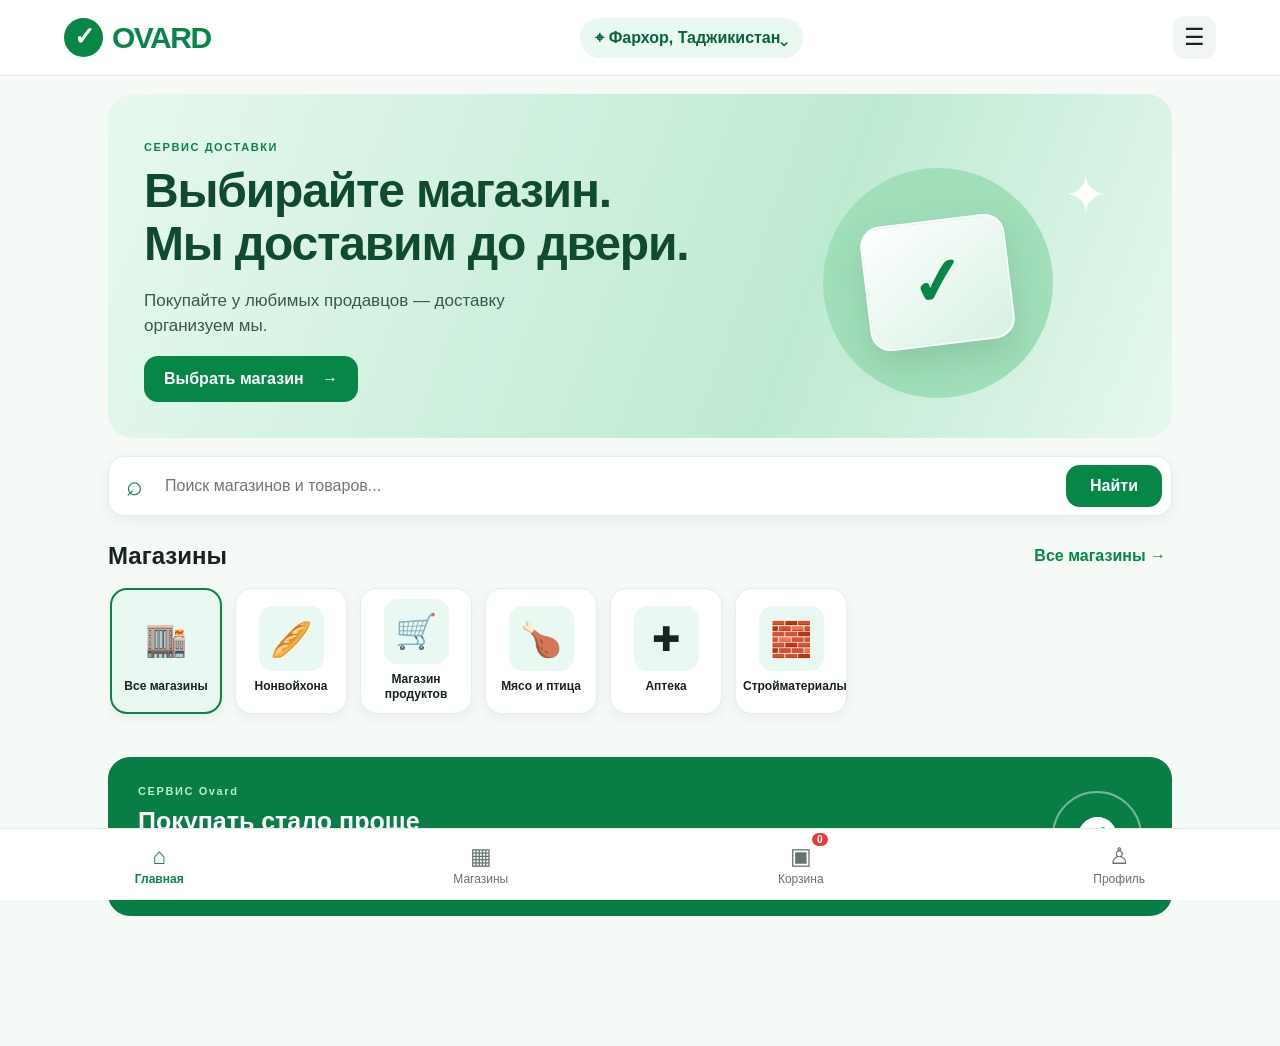
==== commit 259c58c6: "Update index.html" ====
--- a/index.html
+++ b/index.html
@@ -1,3 +1,4 @@
+
 <!DOCTYPE html>
 <html lang="ru">
 <head>
@@ -118,7 +119,7 @@
     <label>Тема</label>
     <button class="wide-btn" id="themeBtn">Светлая / тёмная тема</button>
     <p class="muted">Ovard — покупки из магазинов с доставкой.</p>
-    <a class="admin-link" href="admin.html">Панель администратора →</a>
+    <a class="admin-link" href="ovard-admin.html">Панель администратора →</a>
   </div>
 </div>
 
--- a/style.css
+++ b/style.css
@@ -1,428 +1,277 @@
-:root {
-  --green:#168447;
-  --green-dark:#106b38;
-  --green-soft:#eaf6ee;
-  --bg:#f5f8f6;
-  --card:#ffffff;
-  --text:#17231c;
-  --muted:#758078;
-  --line:#e8eee9;
-  --shadow:0 8px 28px rgba(24,65,39,.07);
-}
-
+:root{
+ --green:#078747;
+ --deep:#056638;
+ --pale:#e9f8f0;
+ --ink:#17251e;
+ --muted:#718078;
+ --line:#e5eee9;
+ --bg:#f6faf7;
+}
 *{box-sizing:border-box}
 html{scroll-behavior:smooth}
 body{
-  margin:0;
-  background:var(--bg);
-  color:var(--text);
-  font-family:Arial,Helvetica,sans-serif;
-  padding-bottom:90px;
-  transition:background .2s,color .2s;
-}
-button,input,textarea,select{font:inherit}
+ margin:0;background:var(--bg);color:var(--ink);
+ font-family:Arial,sans-serif;font-size:16px;padding-bottom:82px
+}
+button,input,select{font:inherit}
 button{cursor:pointer}
 .hidden{display:none!important}
 
 .topbar{
-  height:70px;
-  display:flex;
-  align-items:center;
-  justify-content:space-between;
-  gap:10px;
-  padding:0 17px;
-  background:var(--card);
-  border-bottom:1px solid var(--line);
-  position:sticky;
-  top:0;
-  z-index:10;
+ height:76px;background:#fff;display:flex;align-items:center;
+ justify-content:space-between;padding:0 5%;gap:12px;
+ position:sticky;top:0;z-index:5;border-bottom:1px solid var(--line)
 }
 .brand{
-  display:flex;
-  align-items:center;
-  gap:7px;
-  color:var(--green);
-  text-decoration:none;
-  font-size:22px;
-  font-weight:900;
-  letter-spacing:-1px;
-}
-.brand-symbol{width:34px;height:34px}
-.location-button{
-  border:0;
-  background:var(--bg);
-  color:var(--text);
-  border-radius:13px;
-  padding:10px 11px;
-  display:flex;
-  align-items:center;
-  gap:6px;
-  font-size:11px;
-  font-weight:700;
-  max-width:190px;
-}
-.location-pin{font-size:17px;color:var(--green)}
-.tiny-arrow{color:var(--green)}
-.menu-button{
-  border:0;
-  background:var(--green-soft);
-  color:var(--green);
-  border-radius:12px;
-  width:38px;
-  height:38px;
-  font-size:19px;
-  font-weight:900;
-  letter-spacing:1px;
-}
-
-.page{max-width:760px;margin:auto;padding:16px}
-.welcome{
-  min-height:245px;
-  border-radius:25px;
-  background:var(--green);
-  color:white;
-  padding:25px 20px;
-  display:flex;
-  position:relative;
-  overflow:hidden;
-  box-shadow:var(--shadow);
-}
-.welcome-copy{width:65%;position:relative;z-index:2}
-.eyebrow,.section-kicker{
-  display:block;
-  font-size:9px;
-  font-weight:900;
-  letter-spacing:1.3px;
-  opacity:.8;
-}
-.welcome h1{
-  font-size:27px;
-  line-height:1.15;
-  margin:13px 0 10px;
-  letter-spacing:-.7px;
-}
-.welcome p{
-  font-size:12px;
-  line-height:1.55;
-  max-width:270px;
-  color:rgba(255,255,255,.85);
-  margin:0 0 17px;
-}
-.primary-button{
-  background:white;
-  color:var(--green-dark);
-  border:0;
-  border-radius:13px;
-  padding:13px 16px;
-  font-size:12px;
-  font-weight:800;
-  box-shadow:0 5px 16px rgba(0,0,0,.08);
-}
-.primary-button span{font-size:17px;margin-left:7px}
-.welcome .primary-button{background:#fff;color:var(--green-dark)}
-.welcome-art{
-  position:absolute;
-  right:-7px;
-  top:12px;
-  width:43%;
-  height:220px;
+ display:flex;align-items:center;gap:9px;text-decoration:none;
+ color:var(--green);font-size:30px;font-weight:900;letter-spacing:-1.5px
+}
+.logo-mark{
+ width:39px;height:39px;border-radius:50%;background:var(--green);
+ display:inline-grid;place-items:center;color:white;flex-shrink:0
+}
+.logo-mark span{font-size:25px;font-weight:900;line-height:1;transform:translateY(-1px)}
+.location{
+ border:0;background:var(--pale);color:var(--deep);
+ border-radius:22px;padding:11px 15px;font-weight:700
+}
+.menu-btn{
+ border:0;background:#f1f6f3;border-radius:12px;
+ width:43px;height:43px;font-size:23px;color:var(--ink)
+}
+main{max-width:1100px;margin:auto;padding:18px}
+.hero{
+ min-height:300px;border-radius:25px;
+ background:linear-gradient(110deg,#e7f8ef,#bfead2 65%,#e6f8ef);
+ display:flex;overflow:hidden;position:relative;padding:36px;align-items:center
+}
+.hero-copy{max-width:64%;position:relative;z-index:2}
+.eyebrow,.promo-label{
+ font-size:11px;letter-spacing:1.6px;font-weight:800;color:var(--green)
+}
+h1{
+ font-size:clamp(28px,5vw,48px);line-height:1.1;
+ margin:12px 0;color:#104b30;letter-spacing:-1.2px
+}
+.hero-sub{font-size:17px;line-height:1.5;color:#375a48;max-width:440px}
+.hero-btn,.search-wrap button,.wide-btn{
+ background:var(--green);color:white;border:0;
+ border-radius:14px;padding:14px 20px;font-weight:800
+}
+.hero-btn span{padding-left:14px}
+.hero-art{
+ position:absolute;right:5%;bottom:0;width:34%;height:90%;
+ display:flex;align-items:center;justify-content:center
 }
 .art-circle{
-  position:absolute;
-  width:180px;height:180px;
-  border-radius:50%;
-  background:rgba(255,255,255,.11);
-  right:-35px;top:20px;
-}
-.art-package{
-  position:absolute;
-  width:112px;height:112px;
-  right:28px;top:67px;
-  transform:rotate(-8deg);
-  animation:float 4s ease-in-out infinite;
-}
-.package-top{
-  height:23px;
-  background:#f7d8a3;
-  clip-path:polygon(0 0,50% 35%,100% 0,100% 70%,50% 100%,0 70%);
-}
-.package-front{
-  height:86px;
-  background:#f5e6ca;
-  border-radius:4px 4px 13px 13px;
-  display:grid;place-items:center;
-  box-shadow:8px 12px 0 rgba(0,0,0,.08);
-}
-.package-front svg{width:48px;height:48px}
-.art-spark{position:absolute;color:#f5dca7;font-size:23px}
-.spark-one{right:20px;top:30px}
-.spark-two{right:130px;top:145px;font-size:15px}
-@keyframes float{0%,100%{transform:translateY(0) rotate(-8deg)}50%{transform:translateY(-9px) rotate(-4deg)}}
-
-.search-area{margin:17px 0 24px}
-.search-box{
-  height:51px;
-  display:flex;
-  align-items:center;
-  gap:10px;
-  padding:0 14px;
-  background:var(--card);
-  border:1px solid var(--line);
-  border-radius:15px;
-  box-shadow:var(--shadow);
-}
-.search-box>span{font-size:25px;color:var(--green)}
-.search-box input{
-  flex:1;min-width:0;border:0;outline:0;
-  color:var(--text);background:transparent;font-size:13px;
-}
-.search-box button{border:0;background:none;color:var(--muted);font-size:22px}
-
-.section-heading{
-  display:flex;
-  align-items:end;
-  justify-content:space-between;
-  gap:10px;
-  margin:23px 0 13px;
-}
-.section-kicker{color:var(--green);opacity:1}
-.section-heading h2,.drawer h2,.modal h2{
-  font-size:20px;margin:5px 0 0;letter-spacing:-.4px;
-}
-.section-note{font-size:10px;color:var(--muted)}
-.promo-grid{display:grid;grid-template-columns:1fr 1fr;gap:11px}
-.promo-card{
-  min-height:196px;border-radius:19px;padding:15px 13px;
-  position:relative;overflow:hidden;
-}
-.promo-green{background:#e5f4e9}
-.promo-light{background:#edf1ec}
-.promo-info{position:relative;z-index:2;max-width:78%}
-.promo-info>span{font-size:8px;font-weight:900;letter-spacing:.8px;color:var(--green)}
-.promo-info h3{font-size:15px;line-height:1.2;margin:9px 0 7px}
-.promo-info p{font-size:10px;line-height:1.45;color:#637268;margin:0 0 10px}
-.promo-link{
-  border:0;background:none;padding:0;color:var(--green-dark);
-  font-size:10px;font-weight:900;text-align:left;
-}
-.promo-visual{position:absolute;right:8px;bottom:8px}
-.visual-bag{width:80px;height:85px;right:10px;bottom:4px}
-.bag-handle{
-  width:31px;height:24px;border:5px solid #168447;
-  border-bottom:0;border-radius:15px 15px 0 0;margin:auto;
-}
-.bag-body{
-  width:72px;height:60px;background:#168447;border-radius:7px 7px 12px 12px;
-  display:grid;place-items:center;color:#fff;font-weight:900;font-size:12px;
-  transform:rotate(-5deg);box-shadow:0 8px 13px #16844730;
-}
-.visual-route{width:95px;height:90px}
-.route-line{
-  position:absolute;width:70px;height:57px;border:3px dashed #168447;
-  border-left:0;border-bottom:0;border-radius:0 35px 0 0;
-  transform:rotate(8deg);left:4px;top:10px;
-}
-.route-dot{position:absolute;width:12px;height:12px;background:#168447;border:3px solid white;border-radius:50%}
-.dot-a{left:5px;top:56px}.dot-b{right:6px;top:9px}
-.route-home{position:absolute;right:0;bottom:0;background:#168447;color:white;border-radius:12px;padding:7px 10px;font-size:22px}
-.route-box{position:absolute;left:5px;bottom:0;background:white;color:#168447;padding:5px 7px;border-radius:8px;font-size:8px;font-weight:900}
-
-.text-button{
-  border:0;background:none;color:var(--green);font-size:11px;font-weight:800;
-  padding:8px 0;
-}
-.shops-hidden-hint{
-  background:var(--card);border:1px solid var(--line);border-radius:18px;
-  padding:18px;text-align:center;
-}
-.hint-icon{
-  margin:auto;width:43px;height:43px;border-radius:14px;
-  display:grid;place-items:center;background:var(--green-soft);
-  color:var(--green);font-size:23px;
-}
-.shops-hidden-hint p{font-size:12px;line-height:1.5;color:var(--muted)}
-.outline-button{
-  border:1px solid var(--green);color:var(--green);background:transparent;
-  border-radius:11px;padding:10px 15px;font-size:11px;font-weight:800;
-}
-.shop-list{display:grid;gap:9px}
-.shop-card{
-  display:flex;align-items:center;gap:12px;background:var(--card);
-  border:1px solid var(--line);border-radius:16px;padding:12px;
-}
-.shop-thumb{
-  width:54px;height:54px;border-radius:13px;background:var(--green-soft);
-  display:grid;place-items:center;color:var(--green);font-size:23px;flex-shrink:0;
-}
-.shop-details{flex:1;min-width:0}
-.shop-details h3{font-size:13px;margin:0 0 5px}
-.shop-details p{font-size:10px;color:var(--muted);margin:0}
-.shop-open{
-  border:0;border-radius:10px;background:var(--green-soft);
-  color:var(--green);font-size:10px;font-weight:800;padding:9px;
-}
-.product-grid{display:grid;grid-template-columns:repeat(2,minmax(0,1fr));gap:10px}
+ position:absolute;width:230px;height:230px;border-radius:50%;background:#a1dfbb
+}
+.art-box{
+ position:relative;background:linear-gradient(145deg,#fff,#d7f1e2);
+ border:2px solid white;box-shadow:0 15px 35px #286b4730;
+ border-radius:20px;width:145px;height:125px;
+ display:grid;place-items:center;transform:rotate(-7deg)
+}
+.art-box span{font-size:65px;color:var(--green);font-weight:900}
+.art-leaf{position:absolute;right:3%;top:12%;font-size:52px;color:white}
+
+.search-wrap{
+ display:flex;align-items:center;gap:12px;background:white;
+ border:1px solid var(--line);border-radius:17px;
+ padding:8px 9px 8px 17px;margin:18px 0 26px;
+ box-shadow:0 5px 15px #163d2410
+}
+.search-wrap>span{font-size:28px;color:var(--green)}
+.search-wrap input{border:0;outline:0;flex:1;min-width:0;padding:10px}
+.search-wrap button{padding:12px 24px}
+
+.section{margin:26px 0}
+.section-head{
+ display:flex;align-items:center;justify-content:space-between;
+ gap:12px;margin-bottom:15px
+}
+h2{font-size:24px;margin:0}
+.text-btn{border:0;background:transparent;color:var(--green);font-weight:800}
+
+.shop-strip{
+ display:flex;gap:13px;overflow-x:auto;padding:3px 2px 13px;
+ scroll-snap-type:x mandatory;scrollbar-width:thin
+}
+.shop-tile{
+ flex:0 0 112px;min-width:0;border:1px solid var(--line);
+ border-radius:17px;background:white;padding:10px 7px;
+ text-align:center;color:var(--ink);scroll-snap-align:start;
+ box-shadow:0 4px 12px #153e2410
+}
+.shop-tile:first-child{border:2px solid var(--green);background:var(--pale)}
+.shop-tile img,.shop-tile .shop-emoji{
+ width:65px;height:65px;border-radius:14px;object-fit:cover;
+ display:grid;place-items:center;margin:0 auto 8px;
+ background:#e9f8f0;font-size:34px
+}
+.shop-tile strong{font-size:12px;display:block;line-height:1.3}
+.shop-list{display:grid;gap:12px}
+.shop-list-card{
+ display:flex;align-items:center;gap:14px;background:white;
+ border:1px solid var(--line);border-radius:16px;padding:12px;
+ color:var(--ink);width:100%;text-align:left
+}
+.shop-list-card img,.shop-list-card .shop-emoji{
+ width:75px;height:75px;border-radius:12px;object-fit:cover;
+ display:grid;place-items:center;background:#e9f8f0;font-size:35px
+}
+.shop-list-card .grow{flex:1}
+.shop-list-card small{display:block;color:var(--muted);margin-top:5px}
+
+.promo{
+ display:flex;justify-content:space-between;align-items:center;
+ background:#087d45;color:white;border-radius:22px;
+ padding:24px 30px;margin:30px 0
+}
+.promo h2{font-size:25px;margin:8px 0}
+.promo p{max-width:500px;color:#e0f6e9;line-height:1.5}
+.promo-label{color:#b9f0ce}
+.promo-icon{
+ border:2px solid #ffffff70;border-radius:50%;width:90px;height:90px;
+ display:grid;place-items:center
+}
+.promo-icon .logo-mark{background:white}
+.promo-icon .logo-mark span{color:var(--green)}
+
+.shop-cover{
+ width:100%;height:180px;border-radius:17px;overflow:hidden;
+ background:#e9f8f0;display:grid;place-items:center;font-size:65px;
+ margin-bottom:12px
+}
+.shop-cover img{width:100%;height:100%;object-fit:cover}
+.product-grid{display:grid;grid-template-columns:repeat(2,1fr);gap:12px}
 .product-card{
-  background:var(--card);border:1px solid var(--line);
-  border-radius:16px;padding:13px;min-width:0;
-}
-.product-symbol{
-  height:75px;border-radius:12px;background:var(--green-soft);
-  display:grid;place-items:center;font-size:31px;color:var(--green);
-  margin-bottom:10px;
-}
-.product-card h3{font-size:13px;margin:0 0 6px;line-height:1.35}
-.product-card .product-unit{font-size:10px;color:var(--muted)}
-.product-price{font-size:14px;font-weight:900;margin:9px 0;color:var(--green-dark)}
-.add-button{
-  width:100%;border:0;background:var(--green);color:white;
-  border-radius:10px;padding:10px;font-size:11px;font-weight:800;
-}
-.empty-products{
-  grid-column:1/-1;background:var(--card);border-radius:15px;
-  padding:22px;text-align:center;color:var(--muted);font-size:12px;
-}
-.delivery-info{
-  display:flex;gap:13px;align-items:flex-start;
-  padding:17px;background:var(--card);border:1px solid var(--line);
-  border-radius:17px;margin-top:23px;
-}
-.delivery-icon,.courier-symbol{
-  flex-shrink:0;width:40px;height:40px;border-radius:13px;
-  background:var(--green-soft);color:var(--green);
-  display:grid;place-items:center;font-size:22px;font-weight:900;
-}
-.delivery-info h3,.courier-card h3{font-size:13px;margin:1px 0 6px}
-.delivery-info p,.courier-card p{font-size:11px;line-height:1.5;color:var(--muted);margin:0}
-.courier-card{
-  margin-top:12px;padding:17px;border-radius:17px;
-  background:#e5f4e9;display:flex;gap:13px;align-items:flex-start;
-}
+ background:white;border:1px solid var(--line);
+ padding:12px;border-radius:16px;min-width:0
+}
+.product-card img{
+ width:100%;height:145px;object-fit:cover;border-radius:11px;
+ background:#f0f6f2
+}
+.product-placeholder{
+ height:145px;border-radius:11px;background:#e9f8f0;
+ display:grid;place-items:center;font-size:45px
+}
+.product-card strong{display:block;margin-top:9px}
+.product-card p{margin:7px 0;color:var(--green);font-weight:800}
+.product-card button{
+ background:var(--green);color:white;border:0;border-radius:10px;
+ padding:10px;width:100%;margin-top:8px
+}
+.muted{color:var(--muted);font-size:13px;line-height:1.5}
+
 .bottom-nav{
-  position:fixed;bottom:0;left:0;right:0;z-index:12;
-  display:flex;justify-content:space-around;align-items:center;
-  height:70px;background:var(--card);border-top:1px solid var(--line);
-  padding-bottom:env(safe-area-inset-bottom);
+ position:fixed;bottom:0;left:0;right:0;height:72px;background:white;
+ border-top:1px solid var(--line);display:flex;
+ justify-content:space-around;z-index:6
 }
 .nav-item{
-  position:relative;border:0;background:none;color:var(--muted);
-  display:flex;flex-direction:column;align-items:center;gap:3px;
-  min-width:58px;padding:5px;
-}
-.nav-item.active{color:var(--green)}
-.nav-icon{font-size:22px;line-height:1}
-.nav-item small{font-size:9px;font-weight:700}
-.cart-nav b{
-  position:absolute;top:0;right:8px;background:var(--green);color:white;
-  border-radius:20px;min-width:16px;height:16px;font-size:9px;
-  display:grid;place-items:center;
-}
-
-.overlay{
-  position:fixed;inset:0;background:#07190d80;z-index:20;
-  animation:fadeIn .2s ease;
-}
-.drawer{
-  position:fixed;z-index:21;right:0;top:0;bottom:0;
-  width:min(88%,390px);background:var(--card);padding:22px;
-  overflow-y:auto;box-shadow:-10px 0 35px #0002;
-  animation:slideIn .22s ease;
-}
-.drawer-head,.modal-head{display:flex;justify-content:space-between;align-items:center;margin-bottom:24px}
-.close-button{
-  border:0;background:var(--bg);color:var(--text);width:37px;height:37px;
-  border-radius:12px;font-size:24px;
-}
-.setting-group{margin:20px 0}
-.setting-group>label,.checkout-form label{
-  display:block;font-size:11px;font-weight:800;margin-bottom:8px;
-}
-.setting-group select,.checkout-form input,.checkout-form textarea{
-  width:100%;border:1px solid var(--line);background:var(--bg);
-  color:var(--text);border-radius:11px;padding:12px;outline:0;font-size:12px;
-}
-.choice-row{display:flex;gap:8px}
-.choice-button{
-  flex:1;border:1px solid var(--line);background:var(--bg);
-  color:var(--text);border-radius:10px;padding:11px;font-size:11px;
-}
-.choice-button.selected{background:var(--green-soft);border-color:var(--green);color:var(--green);font-weight:900}
-.drawer-bottom{margin-top:35px;padding-top:17px;border-top:1px solid var(--line)}
-.drawer-bottom p{font-size:11px;color:var(--muted);line-height:1.5}
-.admin-link{font-size:11px;color:var(--green);font-weight:800;text-decoration:none}
-
-.modal{
-  position:fixed;z-index:22;left:50%;top:50%;transform:translate(-50%,-50%);
-  width:min(92%,520px);max-height:88vh;overflow-y:auto;
-  background:var(--card);border-radius:21px;padding:20px;
-  box-shadow:0 15px 50px #0003;
-}
-.modal-head{margin-bottom:17px}
-.cart-items{display:grid;gap:9px;margin-bottom:14px}
-.cart-row{
-  display:flex;justify-content:space-between;align-items:center;gap:10px;
-  background:var(--bg);padding:11px;border-radius:12px;font-size:11px;
-}
-.cart-row strong{display:block;margin-bottom:4px}
-.cart-row small{color:var(--muted)}
-.quantity-control{display:flex;align-items:center;gap:8px}
-.quantity-control button{
-  width:27px;height:27px;border:0;border-radius:8px;
-  background:var(--green-soft);color:var(--green);font-weight:900;
-}
-.cart-total-row{
-  border-top:1px solid var(--line);padding:13px 0;
-  display:flex;justify-content:space-between;font-size:13px;
-}
-.delivery-separate{font-size:10px;color:var(--muted);line-height:1.5}
-.checkout-form{display:grid;gap:8px;margin-top:14px}
-.checkout-form textarea{resize:vertical}
-.full-button{width:100%;background:var(--green);color:white;margin-top:8px}
-#profileModal>p,#infoModal>p{font-size:12px;line-height:1.6;color:var(--muted)}
+ border:0;background:transparent;color:#66756c;
+ display:flex;flex-direction:column;align-items:center;
+ justify-content:center;gap:2px;font-size:12px;position:relative
+}
+.nav-item span{font-size:23px}
+.nav-item.active{color:var(--green);font-weight:800}
+.nav-item b{
+ position:absolute;top:4px;right:2px;background:#e23c3c;
+ color:white;border-radius:20px;padding:1px 5px;font-size:10px
+}
+
+.drawer,.modal{
+ position:fixed;inset:0;background:#0b241a80;z-index:10;
+ display:flex;justify-content:flex-end
+}
+.drawer-panel{
+ background:white;width:min(420px,90%);height:100%;
+ padding:24px;overflow:auto
+}
+.close-btn{
+ border:0;background:#edf5ef;border-radius:50%;
+ width:36px;height:36px;font-size:23px
+}
+.drawer label{display:block;font-weight:800;margin:24px 0 10px}
+.font-options{display:grid;grid-template-columns:1fr;gap:8px}
+.font-options button,.drawer select,.wide-btn{
+ width:100%;padding:13px;border-radius:11px;
+ border:1px solid var(--line);background:#f5faf7;text-align:left
+}
+.wide-btn{background:var(--green);color:white;text-align:center}
+.drawer select{background:white}
+.admin-link{display:block;margin-top:25px;color:var(--green);font-weight:bold}
+
+.modal{justify-content:center;align-items:center;padding:16px}
+.modal-card{
+ background:white;border-radius:22px;width:min(520px,100%);
+ max-height:90vh;overflow:auto;padding:22px
+}
+.modal-card .section-head{margin-bottom:20px}
+.modal input,.modal select,.modal textarea{
+ width:100%;padding:13px;border:1px solid var(--line);
+ border-radius:10px;margin:7px 0 13px
+}
+.modal label{font-weight:700}
+.modal .wide-btn{margin-top:12px;text-align:center}
+.cart-line{
+ display:flex;align-items:center;justify-content:space-between;
+ gap:10px;border-bottom:1px solid var(--line);padding:12px 0
+}
+.qty-control{display:flex;align-items:center;gap:8px}
+.qty-control button{
+ border:0;background:var(--pale);color:var(--green);
+ width:30px;height:30px;border-radius:8px;font-weight:bold
+}
+.cart-total{font-size:18px;font-weight:900;margin-top:15px}
+.payment-option{
+ display:flex;align-items:center;gap:9px;padding:11px;
+ border:1px solid var(--line);border-radius:10px;margin:8px 0
+}
+.payment-option input{width:auto;margin:0}
 .toast{
-  position:fixed;z-index:40;bottom:85px;left:50%;
-  transform:translate(-50%,15px);background:#17231c;color:white;
-  border-radius:12px;padding:12px 17px;font-size:11px;
-  opacity:0;pointer-events:none;transition:.2s;
-}
-.toast.show{opacity:1;transform:translate(-50%,0)}
-
-@keyframes fadeIn{from{opacity:0}to{opacity:1}}
-@keyframes slideIn{from{transform:translateX(30px)}to{transform:translateX(0)}}
+ position:fixed;bottom:90px;left:50%;transform:translateX(-50%);
+ background:#183d2a;color:white;padding:12px 18px;
+ border-radius:12px;z-index:20;max-width:90%;text-align:center
+}
+
+body.font-large{font-size:19px}
+body.font-large h1{font-size:clamp(32px,5.5vw,53px)}
+body.font-large h2{font-size:28px}
+body.font-xlarge{font-size:22px}
+body.font-xlarge h1{font-size:clamp(35px,6vw,58px)}
+body.font-xlarge h2{font-size:31px}
 
 body.dark{
-  --bg:#111a14;--card:#1b281f;--text:#edf5ef;
-  --muted:#a0ada4;--line:#2b3a30;--green-soft:#203b2a;
-  --shadow:0 8px 28px rgba(0,0,0,.15);
-}
-body.dark .promo-green,body.dark .courier-card{background:#203b2a}
-body.dark .promo-light{background:#253129}
-body.dark .promo-info p{color:#b7c5ba}
-body.dark .welcome{background:#126b3a}
-body.dark .package-front{background:#e9d9bb}
-body.dark .package-top{background:#d7b986}
-
-body.font-large{font-size:17px}
-body.font-large .welcome h1{font-size:30px}
-body.font-large .product-card h3,body.font-large .shop-details h3{font-size:15px}
-body.font-xlarge{font-size:19px}
-body.font-xlarge .welcome h1{font-size:32px}
-body.font-xlarge .product-card h3,body.font-xlarge .shop-details h3{font-size:17px}
-
-@media(min-width:650px){
-  .page{padding:25px}
-  .welcome{min-height:280px;padding:34px}
-  .welcome h1{font-size:34px}
-  .promo-card{min-height:210px;padding:19px}
-  .product-grid{grid-template-columns:repeat(3,minmax(0,1fr))}
-}
-@media(max-width:370px){
-  .topbar{padding:0 10px}
-  .brand{font-size:19px}
-  .brand-symbol{width:29px;height:29px}
-  .location-button{font-size:9px;padding:9px 7px}
-  .welcome{padding:20px 15px}
-  .welcome h1{font-size:23px}
-  .promo-card{padding:12px 10px}
-  .promo-info h3{font-size:13px}
-}
+ --ink:#edf7f0;--muted:#b4c6ba;--bg:#102219;--line:#294936
+}
+body.dark .topbar,body.dark .bottom-nav,
+body.dark .shop-tile,body.dark .shop-list-card,
+body.dark .product-card,body.dark .search-wrap,
+body.dark .modal-card,body.dark .drawer-panel{
+ background:#172e21;color:#edf7f0
+}
+body.dark .drawer-panel button,body.dark .drawer select{color:#172e21}
+
+@media(max-width:650px){
+ main{padding:12px}
+ .topbar{height:65px;padding:0 12px}
+ .brand{font-size:25px}
+ .logo-mark{width:34px;height:34px}
+ .location{font-size:11px;padding:10px}
+ .hero{min-height:260px;padding:22px 18px}
+ .hero-copy{max-width:75%}
+ .hero-art{right:-8%;width:38%;opacity:.8}
+ .art-circle{width:155px;height:155px}
+ .art-box{width:95px;height:85px}
+ .art-box span{font-size:42px}
+ .hero-sub{font-size:14px}
+ .hero-btn{font-size:13px;padding:12px}
+ .product-grid{grid-template-columns:repeat(2,minmax(0,1fr))}
+ .product-card img,.product-placeholder{height:115px}
+ .promo{padding:20px}
+ .promo-icon{width:65px;height:65px}
+ .search-wrap button{padding:12px}
+}
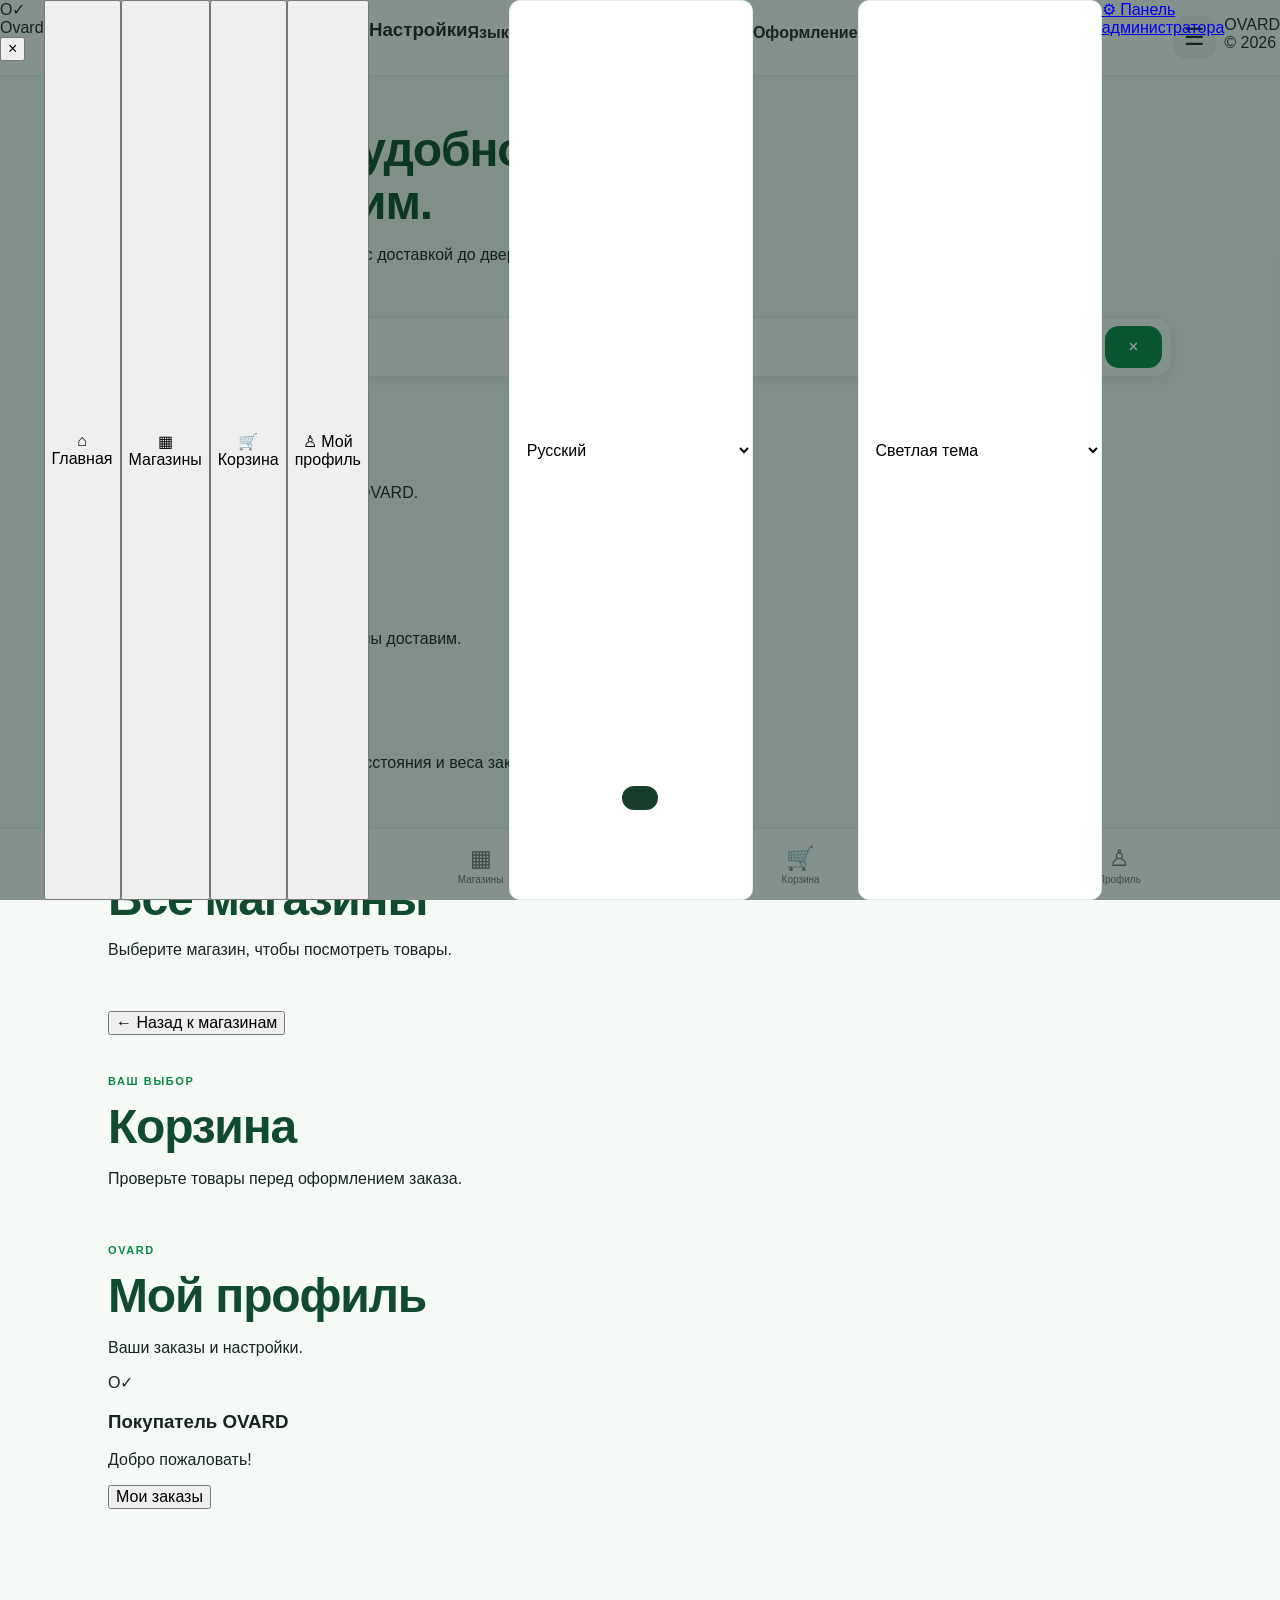
==== commit 86446e22: "Update index.html" ====
--- a/index.html
+++ b/index.html
@@ -1,139 +1,193 @@
-
 <!DOCTYPE html>
 <html lang="ru">
 <head>
 <meta charset="UTF-8">
-<meta name="viewport" content="width=device-width,initial-scale=1">
+<meta name="viewport" content="width=device-width, initial-scale=1">
 <meta name="theme-color" content="#078747">
-<title>OVARD — Доставка из магазинов</title>
+<meta name="description" content="OVARD — магазин и доставка из магазинов Фархора">
+<title>OVARD — Магазин и доставка</title>
 <link rel="manifest" href="manifest.json">
 <link rel="stylesheet" href="style.css">
 </head>
 <body>
 
 <header class="topbar">
-  <a class="brand" href="#" onclick="goHome();return false">
-    <span class="logo-mark"><span>✓</span></span>
-    <span>OVARD</span>
-  </a>
-  <button class="location" id="locationBtn">
-    ⌖ <span id="locationText">Фархор, Таджикистан</span>⌄
+  <button class="brand" onclick="goHome()" aria-label="OVARD">
+    <span class="brand-mark">O<span>✓</span></span>
+    <span class="brand-name">Ovard</span>
   </button>
-  <button class="menu-btn" id="menuBtn">☰</button>
+
+  <button class="location-btn" onclick="chooseLocation()">
+    <span>⌖</span>
+    <span id="locationText">Фархор</span>
+  </button>
+
+  <button class="menu-btn" onclick="openDrawer()" aria-label="Меню">☰</button>
 </header>
 
-<main id="homePage">
+<main id="homePage" class="page active">
 
-<section class="hero">
-  <div class="hero-copy">
-    <p class="eyebrow">СЕРВИС ДОСТАВКИ</p>
-    <h1>Выбирайте магазин.<br>Мы доставим до двери.</h1>
-    <p class="hero-sub">Покупайте у любимых продавцов — доставку организуем мы.</p>
-    <button class="hero-btn" onclick="document.getElementById('shops').scrollIntoView({behavior:'smooth'})">
-      Выбрать магазин <span>→</span>
-    </button>
-  </div>
-  <div class="hero-art">
-    <div class="art-circle"></div>
-    <div class="art-box"><span>✓</span></div>
-    <div class="art-leaf">✦</div>
-  </div>
-</section>
+  <section class="welcome">
+    <div>
+      <span class="eyebrow">OVARD • ДОСТАВКА</span>
+      <h1>Покупайте удобно.<br>Мы доставим.</h1>
+      <p>Выбирайте товары и заказывайте с доставкой до двери.</p>
+    </div>
+    <div class="welcome-mark">O✓</div>
+  </section>
 
-<section class="search-wrap">
-  <span>⌕</span>
-  <input id="searchInput" placeholder="Поиск магазинов и товаров...">
-  <button id="searchBtn">Найти</button>
-</section>
+  <section class="search-wrap">
+    <span>⌕</span>
+    <input id="searchInput" type="search"
+      placeholder="Найти товар или магазин..."
+      oninput="searchAll(this.value)">
+    <button onclick="clearSearch()" aria-label="Очистить">×</button>
+  </section>
 
-<section class="section" id="shops">
-  <div class="section-head">
-    <h2>Магазины</h2>
-    <button class="text-btn" id="allShopsBtn">Все магазины →</button>
-  </div>
-  <div class="shop-strip" id="shopStrip"></div>
-</section>
+  <section id="searchResults" class="section hidden">
+    <div class="section-heading">
+      <h2>Результаты поиска</h2>
+    </div>
+    <div id="searchContent"></div>
+  </section>
 
-<section class="promo">
-  <div>
-    <span class="promo-label">СЕРВИС Ovard</span>
-    <h2>Покупать стало проще</h2>
-    <p>Один заказ — покупки из магазинов с доставкой до вашей двери.</p>
-  </div>
-  <div class="promo-icon"><span class="logo-mark"><span>✓</span></span></div>
-</section>
+  <section id="ownStoreSection" class="section">
+    <div class="section-heading">
+      <div>
+        <span class="eyebrow">НАШ МАГАЗИН</span>
+        <h2>Магазин OVARD</h2>
+      </div>
+      <span class="section-symbol">O✓</span>
+    </div>
+    <p class="section-note">Товары, которые предлагает сам OVARD.</p>
+    <div id="ownProducts" class="product-grid"></div>
+  </section>
 
-<section class="section hidden" id="allShopsPage">
-  <div class="section-head">
-    <button class="text-btn" onclick="showHome()">← Главная</button>
-    <h2>Все магазины</h2>
-  </div>
-  <div class="shop-list" id="allShopList"></div>
-</section>
+  <section class="partner-section">
+    <div class="section-heading">
+      <div>
+        <span class="eyebrow">ВЫБИРАЙТЕ И ЗАКАЗЫВАЙТЕ</span>
+        <h2>Магазины-партнёры</h2>
+      </div>
+      <button class="text-link" onclick="showShops()">Все магазины →</button>
+    </div>
+    <p class="section-note">Магазины рядом — заказывайте, мы доставим.</p>
+    <div class="partner-window">
+      <div id="partnerTicker" class="partner-ticker"></div>
+    </div>
+  </section>
 
-<section class="section hidden" id="shopDetails">
-  <div class="section-head">
-    <button class="text-btn" id="backShops">← Магазины</button>
-    <h2 id="shopTitle">Магазин</h2>
-  </div>
-  <div id="shopCover" class="shop-cover"></div>
-  <p class="muted" id="shopDescription"></p>
-  <div id="productGrid" class="product-grid"></div>
-</section>
-
-<section class="section hidden" id="searchResults">
-  <div class="section-head">
-    <button class="text-btn" onclick="clearSearch()">← Назад</button>
-    <h2>Результаты поиска</h2>
-  </div>
-  <div id="searchGrid" class="product-grid"></div>
-</section>
+  <section class="delivery-banner">
+    <div>
+      <span class="eyebrow">СЛУЖБА ДОСТАВКИ</span>
+      <h2>Ваш заказ —<br>у вашей двери.</h2>
+      <p>Стоимость доставки зависит от расстояния и веса заказа.</p>
+    </div>
+    <div class="delivery-icon">➜</div>
+  </section>
 
 </main>
 
+<main id="shopsPage" class="page">
+  <div class="page-heading">
+    <span class="eyebrow">ПАРТНЁРЫ OVARD</span>
+    <h1>Все магазины</h1>
+    <p>Выберите магазин, чтобы посмотреть товары.</p>
+  </div>
+  <div id="allShops" class="shop-list"></div>
+</main>
+
+<main id="shopDetailsPage" class="page">
+  <button class="back-btn" onclick="showShops()">← Назад к магазинам</button>
+  <div id="shopDetails"></div>
+</main>
+
+<main id="cartPage" class="page">
+  <div class="page-heading">
+    <span class="eyebrow">ВАШ ВЫБОР</span>
+    <h1>Корзина</h1>
+    <p>Проверьте товары перед оформлением заказа.</p>
+  </div>
+  <div id="cartContent"></div>
+</main>
+
+<main id="profilePage" class="page">
+  <div class="page-heading">
+    <span class="eyebrow">OVARD</span>
+    <h1>Мой профиль</h1>
+    <p>Ваши заказы и настройки.</p>
+  </div>
+  <div class="profile-card">
+    <div class="profile-avatar">O✓</div>
+    <div>
+      <h3>Покупатель OVARD</h3>
+      <p>Добро пожаловать!</p>
+    </div>
+  </div>
+  <button class="wide-button" onclick="showOrders()">Мои заказы</button>
+  <div id="ordersContent"></div>
+</main>
+
 <nav class="bottom-nav">
-  <button class="nav-item active" data-go="home"><span>⌂</span>Главная</button>
-  <button class="nav-item" data-go="shops"><span>▦</span>Магазины</button>
-  <button class="nav-item" data-go="cart"><span>▣</span>Корзина <b id="cartCount">0</b></button>
-  <button class="nav-item" data-go="profile"><span>♙</span>Профиль</button>
+  <button class="nav-item active" data-page="homePage" onclick="goHome()">
+    <span>⌂</span><small>Главная</small>
+  </button>
+  <button class="nav-item" data-page="shopsPage" onclick="showShops()">
+    <span>▦</span><small>Магазины</small>
+  </button>
+  <button class="nav-item" data-page="cartPage" onclick="showCart()">
+    <span>🛒</span><small>Корзина</small>
+    <b id="cartCount" class="cart-count hidden">0</b>
+  </button>
+  <button class="nav-item" data-page="profilePage" onclick="showProfile()">
+    <span>♙</span><small>Профиль</small>
+  </button>
 </nav>
 
-<div class="drawer hidden" id="drawer">
-  <div class="drawer-panel">
-    <div class="section-head">
-      <h2>Настройки</h2>
-      <button id="closeDrawer" class="close-btn">×</button>
+<div id="drawerOverlay" class="overlay hidden" onclick="closeDrawer()"></div>
+<aside id="drawer" class="drawer">
+  <div class="drawer-head">
+    <div class="drawer-brand">
+      <span class="brand-mark">O<span>✓</span></span>
+      <span class="brand-name">Ovard</span>
     </div>
-    <label>Размер текста</label>
-    <div class="font-options">
-      <button data-font="normal">Средний</button>
-      <button data-font="large">Большой</button>
-      <button data-font="xlarge">Очень большой</button>
-    </div>
-    <label>Язык</label>
-    <select id="languageSelect">
-      <option value="ru">Русский</option>
-      <option value="tg">Тоҷикӣ</option>
-      <option value="en">English</option>
-    </select>
-    <label>Тема</label>
-    <button class="wide-btn" id="themeBtn">Светлая / тёмная тема</button>
-    <p class="muted">Ovard — покупки из магазинов с доставкой.</p>
-    <a class="admin-link" href="ovard-admin.html">Панель администратора →</a>
+    <button onclick="closeDrawer()">×</button>
   </div>
-</div>
 
-<div class="modal hidden" id="modal">
-  <div class="modal-card">
-    <div class="section-head">
-      <h2 id="modalTitle">Корзина</h2>
-      <button class="close-btn" id="closeModal">×</button>
-    </div>
+  <button class="drawer-link" onclick="goHome()">⌂ Главная</button>
+  <button class="drawer-link" onclick="showShops()">▦ Магазины</button>
+  <button class="drawer-link" onclick="showCart()">🛒 Корзина</button>
+  <button class="drawer-link" onclick="showProfile()">♙ Мой профиль</button>
+
+  <div class="drawer-divider"></div>
+  <h3>Настройки</h3>
+
+  <label class="setting-label" for="languageSelect">Язык</label>
+  <select id="languageSelect" onchange="changeLanguage(this.value)">
+    <option value="ru">Русский</option>
+    <option value="tg">Тоҷикӣ</option>
+    <option value="en">English</option>
+  </select>
+
+  <label class="setting-label" for="themeSelect">Оформление</label>
+  <select id="themeSelect" onchange="changeTheme(this.value)">
+    <option value="light">Светлая тема</option>
+    <option value="dark">Тёмная тема</option>
+  </select>
+
+  <div class="drawer-divider"></div>
+  <a class="drawer-admin" href="ovard-admin.html">⚙ Панель администратора</a>
+  <p class="drawer-footer">OVARD © 2026</p>
+</aside>
+
+<div id="modal" class="modal-overlay hidden">
+  <div class="modal-box">
+    <button class="modal-close" onclick="closeModal()">×</button>
     <div id="modalContent"></div>
   </div>
 </div>
 
-<div class="toast hidden" id="toast"></div>
+<div id="toast" class="toast"></div>
 
 <script src="script.js"></script>
 </body>
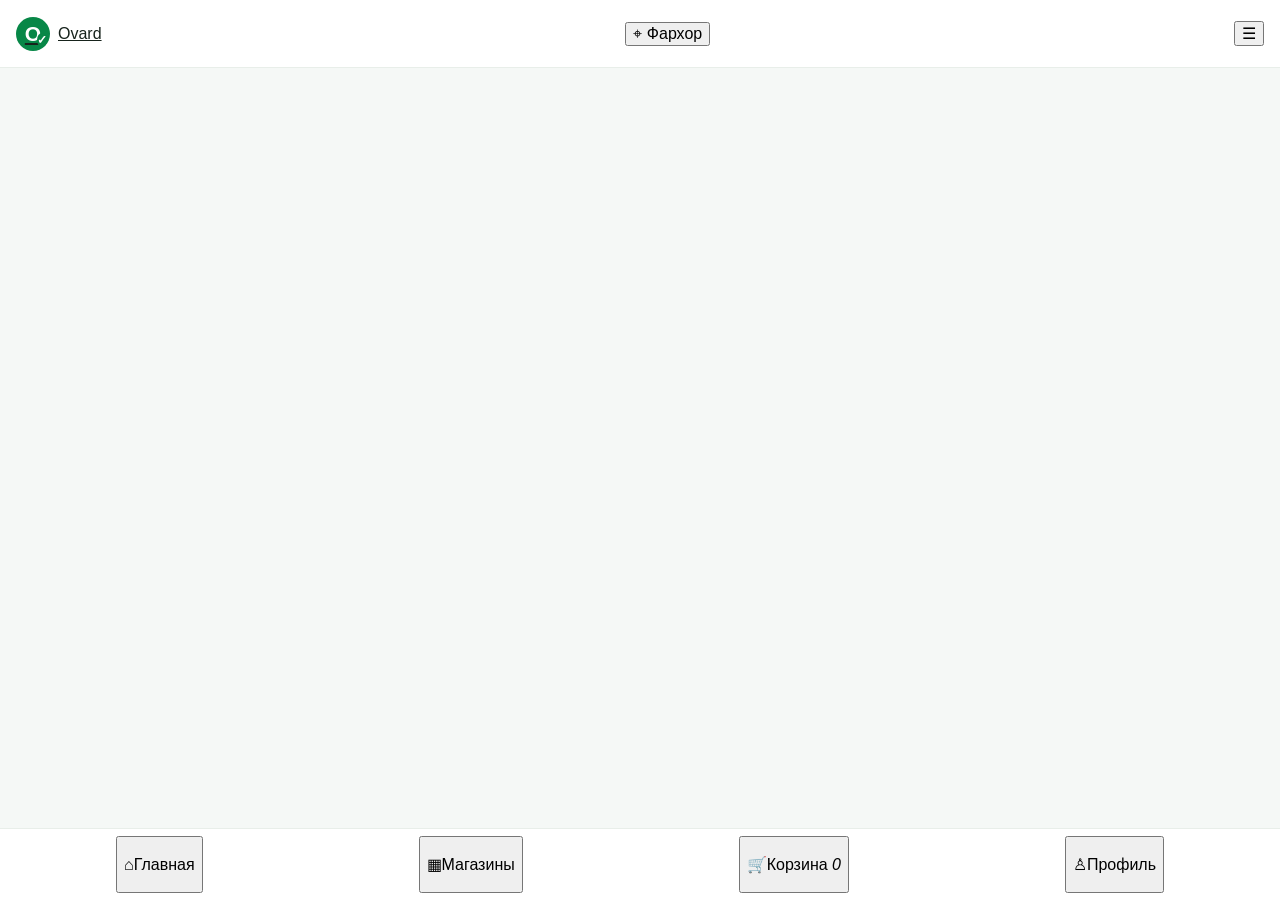
==== commit d54e1bf0: "Update index.html" ====
--- a/index.html
+++ b/index.html
@@ -1,194 +1,130 @@
+
 <!DOCTYPE html>
 <html lang="ru">
 <head>
-<meta charset="UTF-8">
-<meta name="viewport" content="width=device-width, initial-scale=1">
-<meta name="theme-color" content="#078747">
-<meta name="description" content="OVARD — магазин и доставка из магазинов Фархора">
-<title>OVARD — Магазин и доставка</title>
-<link rel="manifest" href="manifest.json">
-<link rel="stylesheet" href="style.css">
+  <meta charset="UTF-8">
+  <meta name="viewport" content="width=device-width, initial-scale=1">
+  <meta name="theme-color" content="#078747">
+  <meta name="description" content="OVARD — покупки и доставка из магазинов">
+  <title>Ovard — покупки и доставка</title>
+  <link rel="manifest" href="manifest.json">
+  <link rel="stylesheet" href="style.css">
 </head>
 <body>
+  <header class="topbar">
+    <a class="brand" href="#" onclick="showPage('home');return false">
+      <span class="brand-mark">O<span>✓</span></span>
+      <span>Ovard</span>
+    </a>
+    <button class="location" onclick="chooseLocation()">⌖ <span id="cityName">Фархор</span></button>
+    <button class="icon-btn" onclick="toggleMenu()" aria-label="Меню">☰</button>
+  </header>
 
-<header class="topbar">
-  <button class="brand" onclick="goHome()" aria-label="OVARD">
-    <span class="brand-mark">O<span>✓</span></span>
-    <span class="brand-name">Ovard</span>
-  </button>
+  <div id="drawer" class="drawer hidden">
+    <button onclick="showPage('profile')">Мой профиль</button>
+    <button onclick="showPage('orders')">Мои заказы</button>
+    <button onclick="showPage('shops')">Все магазины</button>
+    <div class="drawer-settings">
+      <label>Язык
+        <select id="language" onchange="changeLanguage(this.value)">
+          <option value="ru">Русский</option>
+          <option value="tg">Тоҷикӣ</option>
+          <option value="en">English</option>
+        </select>
+      </label>
+      <label>Тема
+        <select id="themeSelect" onchange="changeTheme(this.value)">
+          <option value="light">Светлая</option>
+          <option value="dark">Тёмная</option>
+        </select>
+      </label>
+    </div>
+    <a class="admin-link" href="ovard-admin.html">Панель администратора</a>
+  </div>
 
-  <button class="location-btn" onclick="chooseLocation()">
-    <span>⌖</span>
-    <span id="locationText">Фархор</span>
-  </button>
+  <main>
+    <section id="homePage" class="page">
+      <section class="hero">
+        <div class="hero-copy">
+          <span class="eyebrow">ПОКУПКИ ПРОЩЕ</span>
+          <h1>Нужное рядом.<br>Доставка к двери.</h1>
+          <p>Выбирайте товары и магазины — мы поможем с доставкой.</p>
+          <button class="primary-btn" onclick="showPage('shops')">Выбрать магазин <span>→</span></button>
+        </div>
+        <div class="hero-symbol"><span>O✓</span></div>
+      </section>
 
-  <button class="menu-btn" onclick="openDrawer()" aria-label="Меню">☰</button>
-</header>
+      <div class="search-wrap">
+        <span>⌕</span>
+        <input id="searchInput" type="search" placeholder="Найти товар..." oninput="renderHome()">
+      </div>
 
-<main id="homePage" class="page active">
+      <section class="ticker-section">
+        <div class="section-heading">
+          <div><span class="eyebrow">НАШИ ПАРТНЁРЫ</span><h2>Магазины рядом</h2></div>
+          <button class="text-btn" onclick="showPage('shops')">Все магазины →</button>
+        </div>
+        <div class="ticker-window"><div id="partnerTicker" class="ticker-track"></div></div>
+      </section>
 
-  <section class="welcome">
-    <div>
-      <span class="eyebrow">OVARD • ДОСТАВКА</span>
-      <h1>Покупайте удобно.<br>Мы доставим.</h1>
-      <p>Выбирайте товары и заказывайте с доставкой до двери.</p>
-    </div>
-    <div class="welcome-mark">O✓</div>
-  </section>
+      <section class="products-section">
+        <div class="section-heading">
+          <div><span class="eyebrow">ВЫБОР OVARD</span><h2>Наши товары</h2></div>
+        </div>
+        <div id="ownProducts" class="product-grid"></div>
+      </section>
 
-  <section class="search-wrap">
-    <span>⌕</span>
-    <input id="searchInput" type="search"
-      placeholder="Найти товар или магазин..."
-      oninput="searchAll(this.value)">
-    <button onclick="clearSearch()" aria-label="Очистить">×</button>
-  </section>
+      <section class="delivery-note">
+        <div class="delivery-icon">⌁</div>
+        <div><h3>Доставка до двери</h3><p>Стоимость зависит от расстояния, веса и сложности доставки. Точную сумму подтвердим перед отправкой.</p></div>
+      </section>
+    </section>
 
-  <section id="searchResults" class="section hidden">
-    <div class="section-heading">
-      <h2>Результаты поиска</h2>
-    </div>
-    <div id="searchContent"></div>
-  </section>
+    <section id="shopsPage" class="page hidden">
+      <div class="page-heading"><span class="eyebrow">ПАРТНЁРЫ OVARD</span><h1>Все магазины</h1><p>Выберите магазин и посмотрите его товары.</p></div>
+      <div id="allShops" class="shop-list"></div>
+    </section>
 
-  <section id="ownStoreSection" class="section">
-    <div class="section-heading">
-      <div>
-        <span class="eyebrow">НАШ МАГАЗИН</span>
-        <h2>Магазин OVARD</h2>
+    <section id="shopDetailsPage" class="page hidden">
+      <button class="back-btn" onclick="showPage('shops')">← Все магазины</button>
+      <div id="shopDetails"></div>
+    </section>
+
+    <section id="cartPage" class="page hidden">
+      <div class="page-heading"><span class="eyebrow">ВАШ ВЫБОР</span><h1>Корзина</h1></div>
+      <div id="cartContent"></div>
+    </section>
+
+    <section id="profilePage" class="page hidden">
+      <div class="page-heading"><span class="eyebrow">OVARD</span><h1>Профиль</h1></div>
+      <div class="panel">
+        <h3>Покупатель OVARD</h3>
+        <p>Укажите свои данные при оформлении заказа. Регистрация и личный кабинет будут подключены после настройки общей базы.</p>
+        <button class="primary-btn" onclick="showPage('orders')">Мои заказы</button>
       </div>
-      <span class="section-symbol">O✓</span>
-    </div>
-    <p class="section-note">Товары, которые предлагает сам OVARD.</p>
-    <div id="ownProducts" class="product-grid"></div>
-  </section>
+    </section>
 
-  <section class="partner-section">
-    <div class="section-heading">
-      <div>
-        <span class="eyebrow">ВЫБИРАЙТЕ И ЗАКАЗЫВАЙТЕ</span>
-        <h2>Магазины-партнёры</h2>
-      </div>
-      <button class="text-link" onclick="showShops()">Все магазины →</button>
-    </div>
-    <p class="section-note">Магазины рядом — заказывайте, мы доставим.</p>
-    <div class="partner-window">
-      <div id="partnerTicker" class="partner-ticker"></div>
-    </div>
-  </section>
+    <section id="ordersPage" class="page hidden">
+      <div class="page-heading"><span class="eyebrow">ИСТОРИЯ</span><h1>Мои заказы</h1></div>
+      <div id="ordersContent"></div>
+    </section>
+  </main>
 
-  <section class="delivery-banner">
-    <div>
-      <span class="eyebrow">СЛУЖБА ДОСТАВКИ</span>
-      <h2>Ваш заказ —<br>у вашей двери.</h2>
-      <p>Стоимость доставки зависит от расстояния и веса заказа.</p>
-    </div>
-    <div class="delivery-icon">➜</div>
-  </section>
+  <nav class="bottom-nav">
+    <button class="active" data-page="home" onclick="showPage('home')"><span>⌂</span>Главная</button>
+    <button data-page="shops" onclick="showPage('shops')"><span>▦</span>Магазины</button>
+    <button data-page="cart" onclick="showPage('cart')"><span>🛒</span>Корзина <i id="cartCount">0</i></button>
+    <button data-page="profile" onclick="showPage('profile')"><span>♙</span>Профиль</button>
+  </nav>
 
-</main>
-
-<main id="shopsPage" class="page">
-  <div class="page-heading">
-    <span class="eyebrow">ПАРТНЁРЫ OVARD</span>
-    <h1>Все магазины</h1>
-    <p>Выберите магазин, чтобы посмотреть товары.</p>
-  </div>
-  <div id="allShops" class="shop-list"></div>
-</main>
-
-<main id="shopDetailsPage" class="page">
-  <button class="back-btn" onclick="showShops()">← Назад к магазинам</button>
-  <div id="shopDetails"></div>
-</main>
-
-<main id="cartPage" class="page">
-  <div class="page-heading">
-    <span class="eyebrow">ВАШ ВЫБОР</span>
-    <h1>Корзина</h1>
-    <p>Проверьте товары перед оформлением заказа.</p>
-  </div>
-  <div id="cartContent"></div>
-</main>
-
-<main id="profilePage" class="page">
-  <div class="page-heading">
-    <span class="eyebrow">OVARD</span>
-    <h1>Мой профиль</h1>
-    <p>Ваши заказы и настройки.</p>
-  </div>
-  <div class="profile-card">
-    <div class="profile-avatar">O✓</div>
-    <div>
-      <h3>Покупатель OVARD</h3>
-      <p>Добро пожаловать!</p>
+  <div id="modal" class="modal hidden">
+    <div class="modal-card">
+      <button class="modal-close" onclick="closeModal()">×</button>
+      <div id="modalContent"></div>
     </div>
   </div>
-  <button class="wide-button" onclick="showOrders()">Мои заказы</button>
-  <div id="ordersContent"></div>
-</main>
+  <div id="toast" class="toast"></div>
 
-<nav class="bottom-nav">
-  <button class="nav-item active" data-page="homePage" onclick="goHome()">
-    <span>⌂</span><small>Главная</small>
-  </button>
-  <button class="nav-item" data-page="shopsPage" onclick="showShops()">
-    <span>▦</span><small>Магазины</small>
-  </button>
-  <button class="nav-item" data-page="cartPage" onclick="showCart()">
-    <span>🛒</span><small>Корзина</small>
-    <b id="cartCount" class="cart-count hidden">0</b>
-  </button>
-  <button class="nav-item" data-page="profilePage" onclick="showProfile()">
-    <span>♙</span><small>Профиль</small>
-  </button>
-</nav>
-
-<div id="drawerOverlay" class="overlay hidden" onclick="closeDrawer()"></div>
-<aside id="drawer" class="drawer">
-  <div class="drawer-head">
-    <div class="drawer-brand">
-      <span class="brand-mark">O<span>✓</span></span>
-      <span class="brand-name">Ovard</span>
-    </div>
-    <button onclick="closeDrawer()">×</button>
-  </div>
-
-  <button class="drawer-link" onclick="goHome()">⌂ Главная</button>
-  <button class="drawer-link" onclick="showShops()">▦ Магазины</button>
-  <button class="drawer-link" onclick="showCart()">🛒 Корзина</button>
-  <button class="drawer-link" onclick="showProfile()">♙ Мой профиль</button>
-
-  <div class="drawer-divider"></div>
-  <h3>Настройки</h3>
-
-  <label class="setting-label" for="languageSelect">Язык</label>
-  <select id="languageSelect" onchange="changeLanguage(this.value)">
-    <option value="ru">Русский</option>
-    <option value="tg">Тоҷикӣ</option>
-    <option value="en">English</option>
-  </select>
-
-  <label class="setting-label" for="themeSelect">Оформление</label>
-  <select id="themeSelect" onchange="changeTheme(this.value)">
-    <option value="light">Светлая тема</option>
-    <option value="dark">Тёмная тема</option>
-  </select>
-
-  <div class="drawer-divider"></div>
-  <a class="drawer-admin" href="ovard-admin.html">⚙ Панель администратора</a>
-  <p class="drawer-footer">OVARD © 2026</p>
-</aside>
-
-<div id="modal" class="modal-overlay hidden">
-  <div class="modal-box">
-    <button class="modal-close" onclick="closeModal()">×</button>
-    <div id="modalContent"></div>
-  </div>
-</div>
-
-<div id="toast" class="toast"></div>
-
-<script src="script.js"></script>
+  <script src="script.js"></script>
 </body>
 </html>
--- a/style.css
+++ b/style.css
@@ -1,277 +1,892 @@
-:root{
- --green:#078747;
- --deep:#056638;
- --pale:#e9f8f0;
- --ink:#17251e;
- --muted:#718078;
- --line:#e5eee9;
- --bg:#f6faf7;
-}
-*{box-sizing:border-box}
-html{scroll-behavior:smooth}
-body{
- margin:0;background:var(--bg);color:var(--ink);
- font-family:Arial,sans-serif;font-size:16px;padding-bottom:82px
-}
-button,input,select{font:inherit}
-button{cursor:pointer}
-.hidden{display:none!important}
-
-.topbar{
- height:76px;background:#fff;display:flex;align-items:center;
- justify-content:space-between;padding:0 5%;gap:12px;
- position:sticky;top:0;z-index:5;border-bottom:1px solid var(--line)
-}
-.brand{
- display:flex;align-items:center;gap:9px;text-decoration:none;
- color:var(--green);font-size:30px;font-weight:900;letter-spacing:-1.5px
-}
-.logo-mark{
- width:39px;height:39px;border-radius:50%;background:var(--green);
- display:inline-grid;place-items:center;color:white;flex-shrink:0
-}
-.logo-mark span{font-size:25px;font-weight:900;line-height:1;transform:translateY(-1px)}
-.location{
- border:0;background:var(--pale);color:var(--deep);
- border-radius:22px;padding:11px 15px;font-weight:700
-}
-.menu-btn{
- border:0;background:#f1f6f3;border-radius:12px;
- width:43px;height:43px;font-size:23px;color:var(--ink)
-}
-main{max-width:1100px;margin:auto;padding:18px}
-.hero{
- min-height:300px;border-radius:25px;
- background:linear-gradient(110deg,#e7f8ef,#bfead2 65%,#e6f8ef);
- display:flex;overflow:hidden;position:relative;padding:36px;align-items:center
-}
-.hero-copy{max-width:64%;position:relative;z-index:2}
-.eyebrow,.promo-label{
- font-size:11px;letter-spacing:1.6px;font-weight:800;color:var(--green)
-}
-h1{
- font-size:clamp(28px,5vw,48px);line-height:1.1;
- margin:12px 0;color:#104b30;letter-spacing:-1.2px
-}
-.hero-sub{font-size:17px;line-height:1.5;color:#375a48;max-width:440px}
-.hero-btn,.search-wrap button,.wide-btn{
- background:var(--green);color:white;border:0;
- border-radius:14px;padding:14px 20px;font-weight:800
-}
-.hero-btn span{padding-left:14px}
-.hero-art{
- position:absolute;right:5%;bottom:0;width:34%;height:90%;
- display:flex;align-items:center;justify-content:center
-}
-.art-circle{
- position:absolute;width:230px;height:230px;border-radius:50%;background:#a1dfbb
-}
-.art-box{
- position:relative;background:linear-gradient(145deg,#fff,#d7f1e2);
- border:2px solid white;box-shadow:0 15px 35px #286b4730;
- border-radius:20px;width:145px;height:125px;
- display:grid;place-items:center;transform:rotate(-7deg)
-}
-.art-box span{font-size:65px;color:var(--green);font-weight:900}
-.art-leaf{position:absolute;right:3%;top:12%;font-size:52px;color:white}
-
-.search-wrap{
- display:flex;align-items:center;gap:12px;background:white;
- border:1px solid var(--line);border-radius:17px;
- padding:8px 9px 8px 17px;margin:18px 0 26px;
- box-shadow:0 5px 15px #163d2410
-}
-.search-wrap>span{font-size:28px;color:var(--green)}
-.search-wrap input{border:0;outline:0;flex:1;min-width:0;padding:10px}
-.search-wrap button{padding:12px 24px}
-
-.section{margin:26px 0}
-.section-head{
- display:flex;align-items:center;justify-content:space-between;
- gap:12px;margin-bottom:15px
-}
-h2{font-size:24px;margin:0}
-.text-btn{border:0;background:transparent;color:var(--green);font-weight:800}
-
-.shop-strip{
- display:flex;gap:13px;overflow-x:auto;padding:3px 2px 13px;
- scroll-snap-type:x mandatory;scrollbar-width:thin
-}
-.shop-tile{
- flex:0 0 112px;min-width:0;border:1px solid var(--line);
- border-radius:17px;background:white;padding:10px 7px;
- text-align:center;color:var(--ink);scroll-snap-align:start;
- box-shadow:0 4px 12px #153e2410
-}
-.shop-tile:first-child{border:2px solid var(--green);background:var(--pale)}
-.shop-tile img,.shop-tile .shop-emoji{
- width:65px;height:65px;border-radius:14px;object-fit:cover;
- display:grid;place-items:center;margin:0 auto 8px;
- background:#e9f8f0;font-size:34px
-}
-.shop-tile strong{font-size:12px;display:block;line-height:1.3}
-.shop-list{display:grid;gap:12px}
-.shop-list-card{
- display:flex;align-items:center;gap:14px;background:white;
- border:1px solid var(--line);border-radius:16px;padding:12px;
- color:var(--ink);width:100%;text-align:left
-}
-.shop-list-card img,.shop-list-card .shop-emoji{
- width:75px;height:75px;border-radius:12px;object-fit:cover;
- display:grid;place-items:center;background:#e9f8f0;font-size:35px
-}
-.shop-list-card .grow{flex:1}
-.shop-list-card small{display:block;color:var(--muted);margin-top:5px}
-
-.promo{
- display:flex;justify-content:space-between;align-items:center;
- background:#087d45;color:white;border-radius:22px;
- padding:24px 30px;margin:30px 0
-}
-.promo h2{font-size:25px;margin:8px 0}
-.promo p{max-width:500px;color:#e0f6e9;line-height:1.5}
-.promo-label{color:#b9f0ce}
-.promo-icon{
- border:2px solid #ffffff70;border-radius:50%;width:90px;height:90px;
- display:grid;place-items:center
-}
-.promo-icon .logo-mark{background:white}
-.promo-icon .logo-mark span{color:var(--green)}
-
-.shop-cover{
- width:100%;height:180px;border-radius:17px;overflow:hidden;
- background:#e9f8f0;display:grid;place-items:center;font-size:65px;
- margin-bottom:12px
-}
-.shop-cover img{width:100%;height:100%;object-fit:cover}
-.product-grid{display:grid;grid-template-columns:repeat(2,1fr);gap:12px}
-.product-card{
- background:white;border:1px solid var(--line);
- padding:12px;border-radius:16px;min-width:0
-}
-.product-card img{
- width:100%;height:145px;object-fit:cover;border-radius:11px;
- background:#f0f6f2
-}
-.product-placeholder{
- height:145px;border-radius:11px;background:#e9f8f0;
- display:grid;place-items:center;font-size:45px
-}
-.product-card strong{display:block;margin-top:9px}
-.product-card p{margin:7px 0;color:var(--green);font-weight:800}
-.product-card button{
- background:var(--green);color:white;border:0;border-radius:10px;
- padding:10px;width:100%;margin-top:8px
-}
-.muted{color:var(--muted);font-size:13px;line-height:1.5}
-
-.bottom-nav{
- position:fixed;bottom:0;left:0;right:0;height:72px;background:white;
- border-top:1px solid var(--line);display:flex;
- justify-content:space-around;z-index:6
-}
-.nav-item{
- border:0;background:transparent;color:#66756c;
- display:flex;flex-direction:column;align-items:center;
- justify-content:center;gap:2px;font-size:12px;position:relative
-}
-.nav-item span{font-size:23px}
-.nav-item.active{color:var(--green);font-weight:800}
-.nav-item b{
- position:absolute;top:4px;right:2px;background:#e23c3c;
- color:white;border-radius:20px;padding:1px 5px;font-size:10px
-}
-
-.drawer,.modal{
- position:fixed;inset:0;background:#0b241a80;z-index:10;
- display:flex;justify-content:flex-end
-}
-.drawer-panel{
- background:white;width:min(420px,90%);height:100%;
- padding:24px;overflow:auto
-}
-.close-btn{
- border:0;background:#edf5ef;border-radius:50%;
- width:36px;height:36px;font-size:23px
-}
-.drawer label{display:block;font-weight:800;margin:24px 0 10px}
-.font-options{display:grid;grid-template-columns:1fr;gap:8px}
-.font-options button,.drawer select,.wide-btn{
- width:100%;padding:13px;border-radius:11px;
- border:1px solid var(--line);background:#f5faf7;text-align:left
-}
-.wide-btn{background:var(--green);color:white;text-align:center}
-.drawer select{background:white}
-.admin-link{display:block;margin-top:25px;color:var(--green);font-weight:bold}
-
-.modal{justify-content:center;align-items:center;padding:16px}
-.modal-card{
- background:white;border-radius:22px;width:min(520px,100%);
- max-height:90vh;overflow:auto;padding:22px
-}
-.modal-card .section-head{margin-bottom:20px}
-.modal input,.modal select,.modal textarea{
- width:100%;padding:13px;border:1px solid var(--line);
- border-radius:10px;margin:7px 0 13px
-}
-.modal label{font-weight:700}
-.modal .wide-btn{margin-top:12px;text-align:center}
-.cart-line{
- display:flex;align-items:center;justify-content:space-between;
- gap:10px;border-bottom:1px solid var(--line);padding:12px 0
-}
-.qty-control{display:flex;align-items:center;gap:8px}
-.qty-control button{
- border:0;background:var(--pale);color:var(--green);
- width:30px;height:30px;border-radius:8px;font-weight:bold
-}
-.cart-total{font-size:18px;font-weight:900;margin-top:15px}
-.payment-option{
- display:flex;align-items:center;gap:9px;padding:11px;
- border:1px solid var(--line);border-radius:10px;margin:8px 0
-}
-.payment-option input{width:auto;margin:0}
-.toast{
- position:fixed;bottom:90px;left:50%;transform:translateX(-50%);
- background:#183d2a;color:white;padding:12px 18px;
- border-radius:12px;z-index:20;max-width:90%;text-align:center
-}
-
-body.font-large{font-size:19px}
-body.font-large h1{font-size:clamp(32px,5.5vw,53px)}
-body.font-large h2{font-size:28px}
-body.font-xlarge{font-size:22px}
-body.font-xlarge h1{font-size:clamp(35px,6vw,58px)}
-body.font-xlarge h2{font-size:31px}
-
-body.dark{
- --ink:#edf7f0;--muted:#b4c6ba;--bg:#102219;--line:#294936
-}
-body.dark .topbar,body.dark .bottom-nav,
-body.dark .shop-tile,body.dark .shop-list-card,
-body.dark .product-card,body.dark .search-wrap,
-body.dark .modal-card,body.dark .drawer-panel{
- background:#172e21;color:#edf7f0
-}
-body.dark .drawer-panel button,body.dark .drawer select{color:#172e21}
-
-@media(max-width:650px){
- main{padding:12px}
- .topbar{height:65px;padding:0 12px}
- .brand{font-size:25px}
- .logo-mark{width:34px;height:34px}
- .location{font-size:11px;padding:10px}
- .hero{min-height:260px;padding:22px 18px}
- .hero-copy{max-width:75%}
- .hero-art{right:-8%;width:38%;opacity:.8}
- .art-circle{width:155px;height:155px}
- .art-box{width:95px;height:85px}
- .art-box span{font-size:42px}
- .hero-sub{font-size:14px}
- .hero-btn{font-size:13px;padding:12px}
- .product-grid{grid-template-columns:repeat(2,minmax(0,1fr))}
- .product-card img,.product-placeholder{height:115px}
- .promo{padding:20px}
- .promo-icon{width:65px;height:65px}
- .search-wrap button{padding:12px}
-}
+:root {
+  --green: #078747;
+  --green-dark: #056b38;
+  --green-soft: #eaf6ef;
+  --bg: #f5f8f6;
+  --card: #ffffff;
+  --text: #17231c;
+  --muted: #78847d;
+  --line: #e8eee9;
+  --shadow: 0 5px 22px rgba(20, 60, 35, .07);
+}
+
+* {
+  box-sizing: border-box;
+}
+
+html {
+  scroll-behavior: smooth;
+}
+
+body {
+  margin: 0;
+  padding: 0 0 88px;
+  background: var(--bg);
+  color: var(--text);
+  font-family: Arial, Helvetica, sans-serif;
+}
+
+button, input, select {
+  font: inherit;
+}
+
+button {
+  cursor: pointer;
+}
+
+.topbar {
+  height: 68px;
+  padding: 0 16px;
+  display: flex;
+  align-items: center;
+  justify-content: space-between;
+  background: var(--card);
+  border-bottom: 1px solid var(--line);
+  position: sticky;
+  top: 0;
+  z-index: 20;
+}
+
+.brand, .drawer-brand {
+  display: flex;
+  align-items: center;
+  gap: 8px;
+  border: 0;
+  background: none;
+  padding: 0;
+  color: var(--text);
+}
+
+.brand-mark {
+  width: 34px;
+  height: 34px;
+  border-radius: 50%;
+  background: var(--green);
+  color: white;
+  display: inline-flex;
+  align-items: center;
+  justify-content: center;
+  font-size: 21px;
+  font-weight: 800;
+  position: relative;
+}
+
+.brand-mark span {
+  font-size: 12px;
+  position: absolute;
+  right: 3px;
+  bottom: 4px;
+  background: var(--green);
+  border-radius: 50%;
+}
+
+.brand-name {
+  font-size: 23px;
+  font-weight: 800;
+  letter-spacing: -.8px;
+}
+
+.location-btn {
+  border: 0;
+  background: var(--green-soft);
+  color: var(--green-dark);
+  border-radius: 20px;
+  padding: 9px 12px;
+  font-size: 13px;
+  font-weight: 700;
+}
+
+.location-btn span:first-child {
+  font-size: 17px;
+  margin-right: 3px;
+}
+
+.menu-btn {
+  width: 38px;
+  height: 38px;
+  border: 0;
+  border-radius: 12px;
+  background: var(--bg);
+  color: var(--text);
+  font-size: 21px;
+}
+
+.page {
+  display: none;
+  max-width: 900px;
+  margin: auto;
+  padding: 16px;
+}
+
+.page.active {
+  display: block;
+}
+
+.welcome {
+  min-height: 190px;
+  padding: 24px 20px;
+  border-radius: 22px;
+  background: var(--green);
+  color: white;
+  display: flex;
+  align-items: center;
+  justify-content: space-between;
+  overflow: hidden;
+  position: relative;
+}
+
+.welcome h1 {
+  margin: 10px 0;
+  font-size: clamp(25px, 6vw, 34px);
+  line-height: 1.13;
+  letter-spacing: -.8px;
+}
+
+.welcome p {
+  max-width: 270px;
+  margin: 0;
+  color: rgba(255,255,255,.88);
+  line-height: 1.5;
+  font-size: 14px;
+}
+
+.eyebrow {
+  display: block;
+  color: var(--green);
+  font-size: 10px;
+  font-weight: 800;
+  letter-spacing: 1.3px;
+}
+
+.welcome .eyebrow {
+  color: #d7f4e3;
+}
+
+.welcome-mark {
+  min-width: 90px;
+  height: 90px;
+  margin-left: 8px;
+  border: 7px solid rgba(255,255,255,.22);
+  border-radius: 50%;
+  display: flex;
+  align-items: center;
+  justify-content: center;
+  color: white;
+  font-size: 26px;
+  font-weight: 800;
+}
+
+.search-wrap {
+  margin: 17px 0 25px;
+  height: 52px;
+  padding: 0 12px;
+  display: flex;
+  align-items: center;
+  gap: 9px;
+  background: var(--card);
+  border: 1px solid var(--line);
+  border-radius: 15px;
+  box-shadow: var(--shadow);
+}
+
+.search-wrap > span {
+  font-size: 25px;
+  color: var(--green);
+}
+
+.search-wrap input {
+  flex: 1;
+  min-width: 0;
+  border: 0;
+  outline: 0;
+  background: transparent;
+  color: var(--text);
+  font-size: 14px;
+}
+
+.search-wrap button {
+  border: 0;
+  background: none;
+  color: var(--muted);
+  font-size: 23px;
+}
+
+.section {
+  margin: 27px 0;
+}
+
+.section-heading {
+  display: flex;
+  align-items: center;
+  justify-content: space-between;
+  gap: 10px;
+}
+
+.section-heading h2, .page-heading h1 {
+  margin: 5px 0 0;
+  font-size: 23px;
+  letter-spacing: -.5px;
+}
+
+.section-symbol {
+  width: 42px;
+  height: 42px;
+  border-radius: 14px;
+  background: var(--green-soft);
+  color: var(--green);
+  display: flex;
+  align-items: center;
+  justify-content: center;
+  font-weight: 800;
+}
+
+.section-note, .page-heading p {
+  margin: 8px 0 15px;
+  color: var(--muted);
+  font-size: 13px;
+  line-height: 1.5;
+}
+
+.product-grid {
+  display: grid;
+  grid-template-columns: repeat(2, minmax(0, 1fr));
+  gap: 12px;
+}
+
+.product-card {
+  min-width: 0;
+  background: var(--card);
+  border: 1px solid var(--line);
+  border-radius: 17px;
+  overflow: hidden;
+  box-shadow: var(--shadow);
+}
+
+.product-photo {
+  height: 125px;
+  background: var(--green-soft);
+  display: flex;
+  align-items: center;
+  justify-content: center;
+  color: var(--green);
+  font-size: 34px;
+  overflow: hidden;
+}
+
+.product-photo img {
+  width: 100%;
+  height: 100%;
+  object-fit: cover;
+}
+
+.product-info {
+  padding: 12px;
+}
+
+.product-info h3 {
+  margin: 0 0 6px;
+  font-size: 14px;
+  line-height: 1.35;
+}
+
+.product-description {
+  color: var(--muted);
+  font-size: 11px;
+  line-height: 1.4;
+  min-height: 28px;
+}
+
+.product-price {
+  margin: 9px 0;
+  color: var(--green-dark);
+  font-size: 16px;
+  font-weight: 800;
+}
+
+.product-unit {
+  color: var(--muted);
+  font-size: 11px;
+  font-weight: 400;
+}
+
+.add-button, .wide-button {
+  width: 100%;
+  padding: 11px;
+  border: 0;
+  border-radius: 11px;
+  background: var(--green);
+  color: white;
+  font-weight: 700;
+  font-size: 13px;
+}
+
+.add-button:active, .wide-button:active {
+  background: var(--green-dark);
+}
+
+.partner-section {
+  margin: 32px 0;
+  padding: 18px 14px;
+  border-radius: 20px;
+  background: var(--card);
+  border: 1px solid var(--line);
+}
+
+.text-link {
+  border: 0;
+  background: none;
+  color: var(--green);
+  font-size: 12px;
+  font-weight: 700;
+  white-space: nowrap;
+}
+
+.partner-window {
+  width: 100%;
+  overflow: hidden;
+  padding: 5px 0 8px;
+}
+
+.partner-ticker {
+  display: flex;
+  align-items: center;
+  gap: 10px;
+  width: max-content;
+}
+
+.partner-ticker.moving {
+  animation: partnerMove 28s linear infinite;
+}
+
+.partner-window:hover .partner-ticker {
+  animation-play-state: paused;
+}
+
+.partner-chip {
+  border: 1px solid var(--line);
+  background: var(--bg);
+  color: var(--text);
+  border-radius: 13px;
+  padding: 13px 17px;
+  font-size: 13px;
+  font-weight: 700;
+  white-space: nowrap;
+}
+
+.partner-chip:active {
+  background: var(--green-soft);
+  border-color: var(--green);
+}
+
+@keyframes partnerMove {
+  from { transform: translateX(0); }
+  to { transform: translateX(-50%); }
+}
+
+.delivery-banner {
+  margin: 30px 0 15px;
+  padding: 22px;
+  border-radius: 20px;
+  background: #eaf5ee;
+  display: flex;
+  align-items: center;
+  justify-content: space-between;
+  color: #17442b;
+}
+
+.delivery-banner h2 {
+  margin: 8px 0;
+  font-size: 24px;
+}
+
+.delivery-banner p {
+  max-width: 240px;
+  margin: 0;
+  color: #587563;
+  font-size: 12px;
+  line-height: 1.5;
+}
+
+.delivery-icon {
+  width: 54px;
+  height: 54px;
+  flex-shrink: 0;
+  border-radius: 17px;
+  background: var(--green);
+  color: white;
+  display: flex;
+  align-items: center;
+  justify-content: center;
+  font-size: 27px;
+}
+
+.page-heading {
+  margin: 10px 0 20px;
+}
+
+.shop-list {
+  display: grid;
+  gap: 11px;
+}
+
+.shop-card {
+  display: flex;
+  align-items: center;
+  gap: 13px;
+  padding: 14px;
+  background: var(--card);
+  border: 1px solid var(--line);
+  border-radius: 16px;
+  box-shadow: var(--shadow);
+  cursor: pointer;
+}
+
+.shop-avatar {
+  width: 52px;
+  height: 52px;
+  flex-shrink: 0;
+  border-radius: 15px;
+  background: var(--green-soft);
+  color: var(--green);
+  display: flex;
+  align-items: center;
+  justify-content: center;
+  font-size: 22px;
+  font-weight: 800;
+}
+
+.shop-card h3 {
+  margin: 0 0 5px;
+  font-size: 15px;
+}
+
+.shop-card p {
+  margin: 0;
+  color: var(--muted);
+  font-size: 12px;
+}
+
+.shop-arrow {
+  margin-left: auto;
+  color: var(--green);
+  font-size: 22px;
+}
+
+.back-btn {
+  border: 0;
+  background: none;
+  color: var(--green);
+  font-weight: 700;
+  padding: 8px 0 17px;
+}
+
+.shop-title {
+  margin: 5px 0 8px;
+  font-size: 25px;
+}
+
+.shop-description {
+  color: var(--muted);
+  font-size: 13px;
+  margin-bottom: 20px;
+}
+
+.empty-state {
+  padding: 25px 15px;
+  text-align: center;
+  background: var(--card);
+  border: 1px dashed var(--line);
+  border-radius: 16px;
+  color: var(--muted);
+  font-size: 13px;
+  line-height: 1.6;
+}
+
+.cart-row {
+  display: flex;
+  align-items: center;
+  gap: 10px;
+  padding: 13px 0;
+  border-bottom: 1px solid var(--line);
+}
+
+.cart-row-info {
+  flex: 1;
+  min-width: 0;
+}
+
+.cart-row-info h3 {
+  margin: 0 0 5px;
+  font-size: 14px;
+}
+
+.cart-row-info p {
+  margin: 0;
+  color: var(--muted);
+  font-size: 12px;
+}
+
+.quantity-control {
+  display: flex;
+  align-items: center;
+  gap: 9px;
+}
+
+.quantity-control button {
+  width: 28px;
+  height: 28px;
+  border: 0;
+  border-radius: 9px;
+  background: var(--green-soft);
+  color: var(--green);
+  font-weight: 800;
+}
+
+.cart-total {
+  margin: 20px 0;
+  padding: 16px;
+  background: var(--card);
+  border-radius: 15px;
+}
+
+.cart-total-line {
+  display: flex;
+  justify-content: space-between;
+  margin: 8px 0;
+  font-size: 14px;
+}
+
+.cart-total-line strong {
+  color: var(--green-dark);
+}
+
+.profile-card {
+  display: flex;
+  align-items: center;
+  gap: 13px;
+  padding: 17px;
+  margin-bottom: 15px;
+  background: var(--card);
+  border: 1px solid var(--line);
+  border-radius: 16px;
+}
+
+.profile-avatar {
+  width: 48px;
+  height: 48px;
+  border-radius: 50%;
+  background: var(--green);
+  color: white;
+  display: flex;
+  align-items: center;
+  justify-content: center;
+  font-weight: 800;
+}
+
+.profile-card h3 {
+  margin: 0 0 5px;
+  font-size: 15px;
+}
+
+.profile-card p {
+  margin: 0;
+  color: var(--muted);
+  font-size: 12px;
+}
+
+.order-card {
+  margin-top: 12px;
+  padding: 15px;
+  border-radius: 15px;
+  background: var(--card);
+  border: 1px solid var(--line);
+}
+
+.order-card h3 {
+  margin: 0 0 8px;
+  font-size: 14px;
+}
+
+.order-card p {
+  margin: 5px 0;
+  color: var(--muted);
+  font-size: 12px;
+}
+
+.bottom-nav {
+  position: fixed;
+  z-index: 30;
+  bottom: 0;
+  left: 0;
+  right: 0;
+  height: 72px;
+  padding: 7px 8px calc(7px + env(safe-area-inset-bottom));
+  background: var(--card);
+  border-top: 1px solid var(--line);
+  display: flex;
+  justify-content: space-around;
+}
+
+.nav-item {
+  position: relative;
+  min-width: 62px;
+  border: 0;
+  background: none;
+  color: var(--muted);
+  display: flex;
+  flex-direction: column;
+  align-items: center;
+  justify-content: center;
+  gap: 3px;
+}
+
+.nav-item span {
+  font-size: 22px;
+  line-height: 1;
+}
+
+.nav-item small {
+  font-size: 10px;
+}
+
+.nav-item.active {
+  color: var(--green);
+  font-weight: 800;
+}
+
+.cart-count {
+  position: absolute;
+  top: 0;
+  right: 7px;
+  min-width: 17px;
+  height: 17px;
+  padding: 2px 4px;
+  border-radius: 20px;
+  background: #e34d4d;
+  color: white;
+  font-size: 10px;
+}
+
+.overlay, .modal-overlay {
+  position: fixed;
+  inset: 0;
+  z-index: 40;
+  background: rgba(0,0,0,.4);
+}
+
+.drawer {
+  position: fixed;
+  z-index: 41;
+  top: 0;
+  right: 0;
+  bottom: 0;
+  width: min(310px, 85vw);
+  padding: 20px;
+  background: var(--card);
+  transform: translateX(110%);
+  transition: transform .25s ease;
+  overflow-y: auto;
+}
+
+.drawer.open {
+  transform: translateX(0);
+}
+
+.drawer-head {
+  display: flex;
+  align-items: center;
+  justify-content: space-between;
+  margin-bottom: 25px;
+}
+
+.drawer-head > button, .modal-close {
+  border: 0;
+  background: none;
+  color: var(--muted);
+  font-size: 27px;
+}
+
+.drawer-link {
+  display: block;
+  width: 100%;
+  padding: 14px 8px;
+  border: 0;
+  border-bottom: 1px solid var(--line);
+  background: none;
+  text-align: left;
+  color: var(--text);
+  font-size: 14px;
+}
+
+.drawer h3 {
+  font-size: 15px;
+  margin: 20px 0 12px;
+}
+
+.drawer-divider {
+  height: 1px;
+  background: var(--line);
+  margin: 18px 0;
+}
+
+.setting-label {
+  display: block;
+  margin: 13px 0 7px;
+  color: var(--muted);
+  font-size: 12px;
+}
+
+.drawer select, .modal-box input, .modal-box select, .modal-box textarea {
+  width: 100%;
+  min-height: 42px;
+  padding: 10px;
+  border: 1px solid var(--line);
+  border-radius: 10px;
+  background: var(--bg);
+  color: var(--text);
+}
+
+.drawer-admin {
+  display: block;
+  padding: 13px;
+  border-radius: 11px;
+  background: var(--green-soft);
+  color: var(--green-dark);
+  text-decoration: none;
+  font-size: 13px;
+  font-weight: 700;
+}
+
+.drawer-footer {
+  margin-top: 25px;
+  color: var(--muted);
+  font-size: 11px;
+  text-align: center;
+}
+
+.modal-overlay {
+  z-index: 50;
+  display: flex;
+  align-items: center;
+  justify-content: center;
+  padding: 16px;
+}
+
+.modal-box {
+  width: min(430px, 100%);
+  max-height: 85vh;
+  overflow-y: auto;
+  padding: 22px;
+  border-radius: 19px;
+  background: var(--card);
+  position: relative;
+}
+
+.modal-close {
+  position: absolute;
+  top: 8px;
+  right: 13px;
+}
+
+.modal-box h2 {
+  margin: 5px 30px 15px 0;
+  font-size: 21px;
+}
+
+.modal-box label {
+  display: block;
+  margin: 12px 0 6px;
+  font-size: 12px;
+  color: var(--muted);
+}
+
+.modal-box textarea {
+  min-height: 75px;
+  resize: vertical;
+}
+
+.modal-box .wide-button {
+  margin-top: 15px;
+}
+
+.toast {
+  position: fixed;
+  z-index: 70;
+  left: 50%;
+  bottom: 90px;
+  transform: translate(-50%, 20px);
+  opacity: 0;
+  pointer-events: none;
+  padding: 12px 18px;
+  border-radius: 12px;
+  background: #17231c;
+  color: white;
+  font-size: 13px;
+  transition: .2s;
+  max-width: 90%;
+  text-align: center;
+}
+
+.toast.show {
+  opacity: 1;
+  transform: translate(-50%, 0);
+}
+
+.hidden {
+  display: none !important;
+}
+
+body.dark {
+  --bg: #101813;
+  --card: #19241d;
+  --text: #edf5ef;
+  --muted: #a0afa5;
+  --line: #2b3a30;
+  --green-soft: #203c2b;
+  --shadow: 0 5px 22px rgba(0,0,0,.14);
+}
+
+body.dark .delivery-banner {
+  background: #203c2b;
+  color: #e8f5ec;
+}
+
+body.dark .delivery-banner p {
+  color: #b5c9bb;
+}
+
+body.dark .partner-chip {
+  background: #203027;
+}
+
+@media (min-width: 650px) {
+  .product-grid {
+    grid-template-columns: repeat(3, minmax(0, 1fr));
+  }
+
+  .product-photo {
+    height: 155px;
+  }
+
+  .welcome {
+    min-height: 220px;
+    padding: 30px;
+  }
+}
+
+@media (max-width: 360px) {
+  .brand-name {
+    font-size: 20px;
+  }
+
+  .location-btn {
+    padding: 8px;
+    font-size: 11px;
+  }
+
+  .welcome-mark {
+    min-width: 68px;
+    height: 68px;
+    font-size: 20px;
+  }
+}
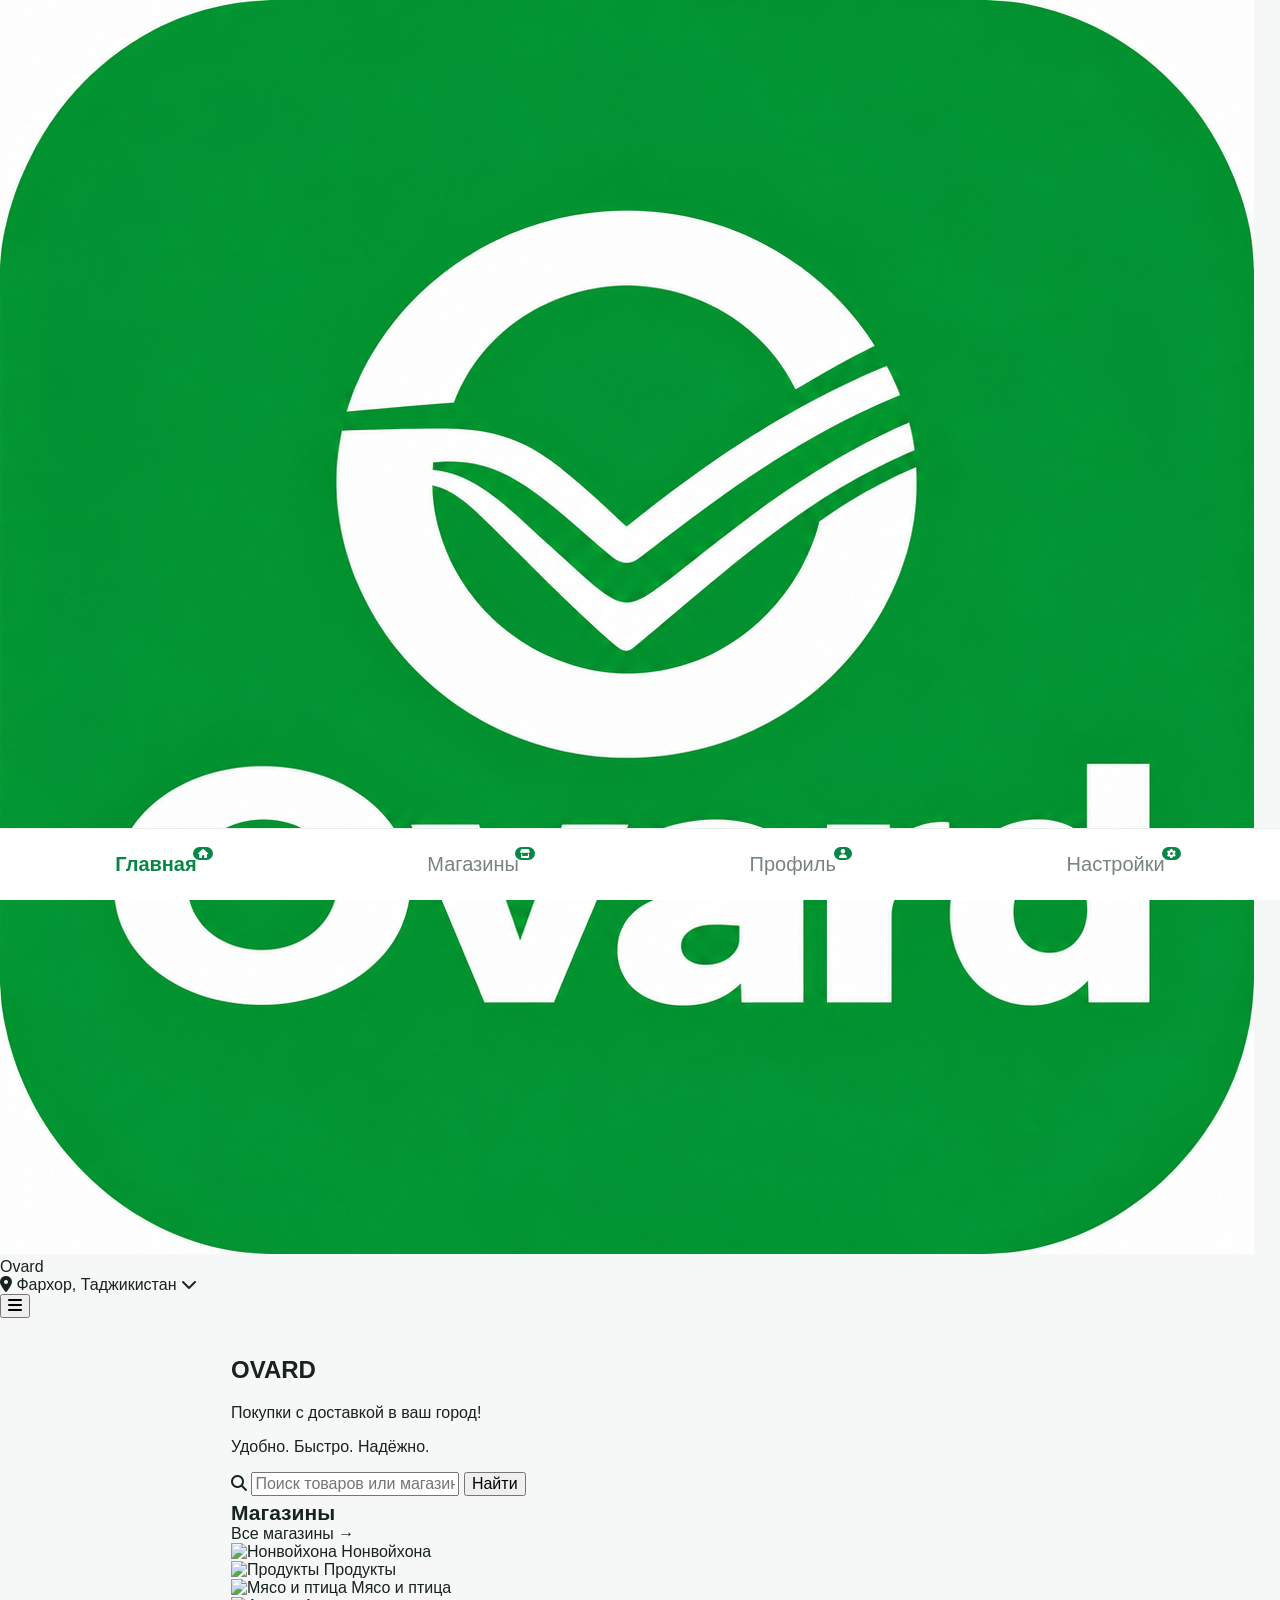
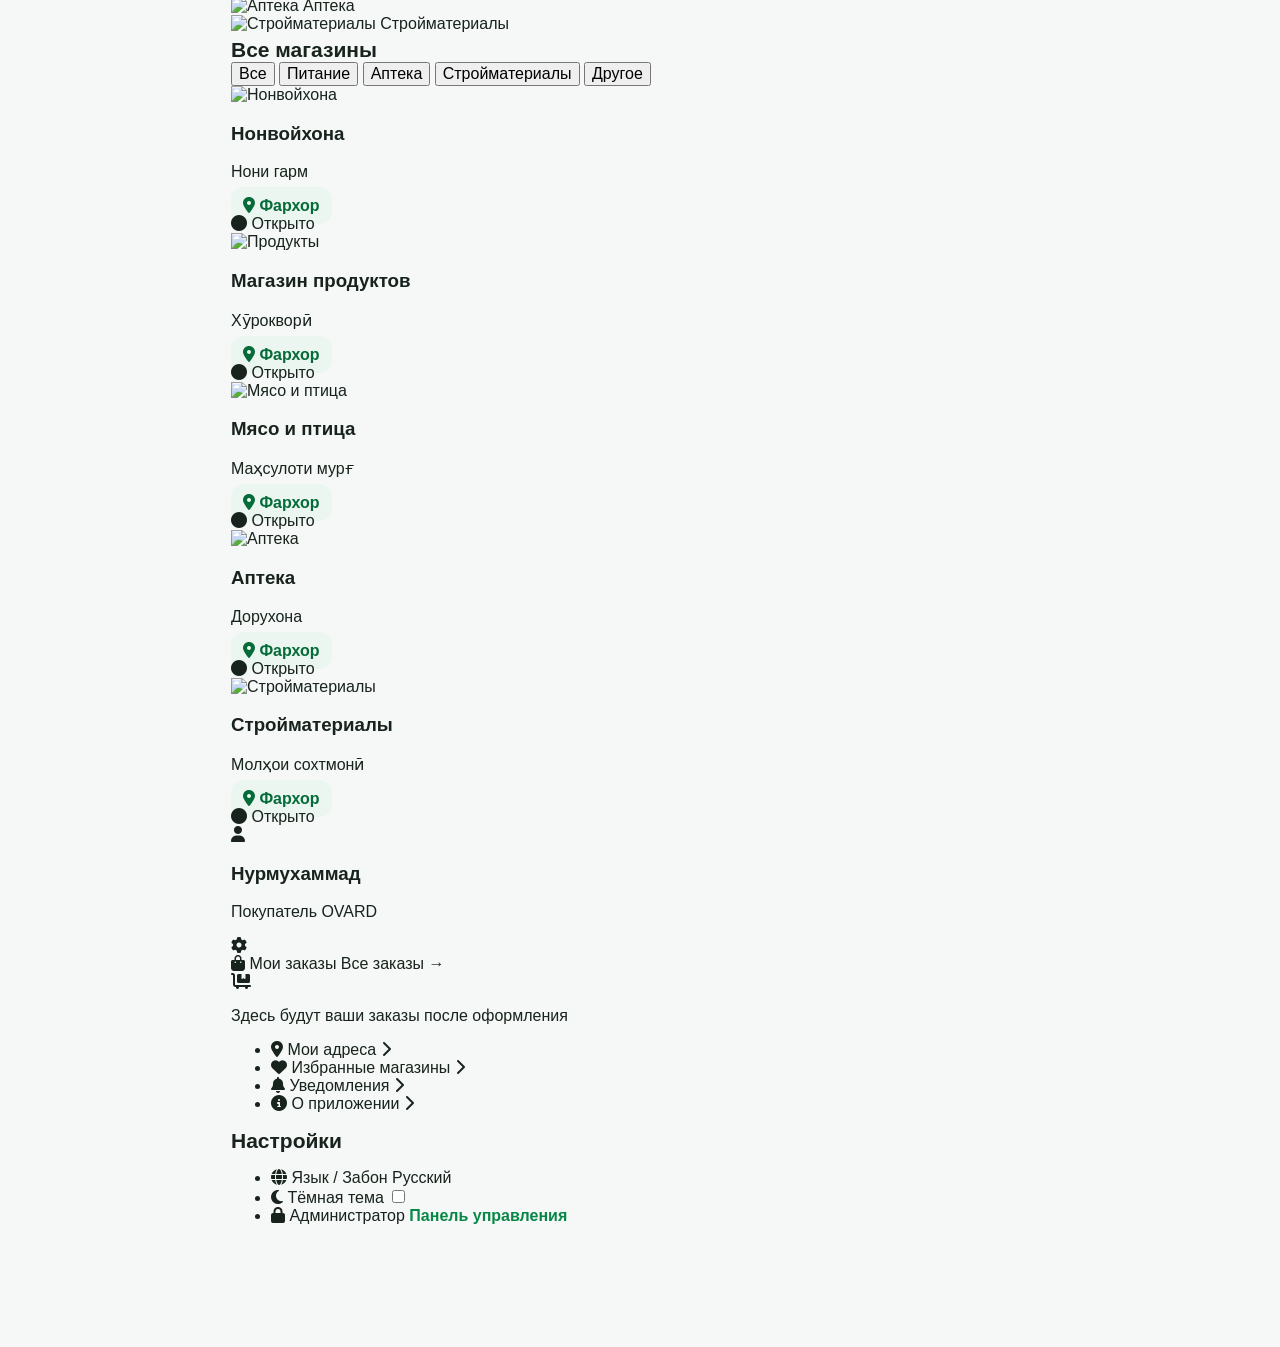
==== commit 296afea2: "Update index.html" ====
--- a/index.html
+++ b/index.html
@@ -1,129 +1,214 @@
-
 <!DOCTYPE html>
-<html lang="ru">
+<html lang="tj">
 <head>
   <meta charset="UTF-8">
-  <meta name="viewport" content="width=device-width, initial-scale=1">
-  <meta name="theme-color" content="#078747">
-  <meta name="description" content="OVARD — покупки и доставка из магазинов">
-  <title>Ovard — покупки и доставка</title>
+  <meta name="viewport" content="width=device-width, initial-scale=1.0">
+  <title>OVARD - Покупки с доставкой в ваш город!</title>
+  <link rel="stylesheet" href="style.css">
   <link rel="manifest" href="manifest.json">
-  <link rel="stylesheet" href="style.css">
+  <meta name="theme-color" content="#0d8a43">
+  <!-- Иконкаҳои Font Awesome (барои иконкаҳои поёнӣ ва меню) -->
+  <link rel="stylesheet" href="https://cdnjs.cloudflare.com/ajax/libs/font-awesome/6.4.0/css/all.min.css">
 </head>
 <body>
-  <header class="topbar">
-    <a class="brand" href="#" onclick="showPage('home');return false">
-      <span class="brand-mark">O<span>✓</span></span>
-      <span>Ovard</span>
-    </a>
-    <button class="location" onclick="chooseLocation()">⌖ <span id="cityName">Фархор</span></button>
-    <button class="icon-btn" onclick="toggleMenu()" aria-label="Меню">☰</button>
+
+  <!-- Header / Сарлавҳа -->
+  <header class="header">
+    <div class="logo-area">
+      <img src="logo.png" alt="Ovard Logo" class="logo-img" onerror="this.src='https://via.placeholder.com/40x40?text=O'">
+      <span class="brand-name">Ovard</span>
+    </div>
+    <div class="location-picker">
+      <i class="fa-solid fa-location-dot"></i>
+      <span>Фархор, Таджикистан</span>
+      <i class="fa-solid fa-chevron-down"></i>
+    </div>
+    <button class="menu-btn" aria-label="Меню"><i class="fa-solid fa-bars"></i></button>
   </header>
 
-  <div id="drawer" class="drawer hidden">
-    <button onclick="showPage('profile')">Мой профиль</button>
-    <button onclick="showPage('orders')">Мои заказы</button>
-    <button onclick="showPage('shops')">Все магазины</button>
-    <div class="drawer-settings">
-      <label>Язык
-        <select id="language" onchange="changeLanguage(this.value)">
-          <option value="ru">Русский</option>
-          <option value="tg">Тоҷикӣ</option>
-          <option value="en">English</option>
-        </select>
-      </label>
-      <label>Тема
-        <select id="themeSelect" onchange="changeTheme(this.value)">
-          <option value="light">Светлая</option>
-          <option value="dark">Тёмная</option>
-        </select>
-      </label>
-    </div>
-    <a class="admin-link" href="ovard-admin.html">Панель администратора</a>
-  </div>
-
-  <main>
-    <section id="homePage" class="page">
-      <section class="hero">
-        <div class="hero-copy">
-          <span class="eyebrow">ПОКУПКИ ПРОЩЕ</span>
-          <h1>Нужное рядом.<br>Доставка к двери.</h1>
-          <p>Выбирайте товары и магазины — мы поможем с доставкой.</p>
-          <button class="primary-btn" onclick="showPage('shops')">Выбрать магазин <span>→</span></button>
-        </div>
-        <div class="hero-symbol"><span>O✓</span></div>
-      </section>
-
-      <div class="search-wrap">
-        <span>⌕</span>
-        <input id="searchInput" type="search" placeholder="Найти товар..." oninput="renderHome()">
-      </div>
-
-      <section class="ticker-section">
-        <div class="section-heading">
-          <div><span class="eyebrow">НАШИ ПАРТНЁРЫ</span><h2>Магазины рядом</h2></div>
-          <button class="text-btn" onclick="showPage('shops')">Все магазины →</button>
-        </div>
-        <div class="ticker-window"><div id="partnerTicker" class="ticker-track"></div></div>
-      </section>
-
-      <section class="products-section">
-        <div class="section-heading">
-          <div><span class="eyebrow">ВЫБОР OVARD</span><h2>Наши товары</h2></div>
-        </div>
-        <div id="ownProducts" class="product-grid"></div>
-      </section>
-
-      <section class="delivery-note">
-        <div class="delivery-icon">⌁</div>
-        <div><h3>Доставка до двери</h3><p>Стоимость зависит от расстояния, веса и сложности доставки. Точную сумму подтвердим перед отправкой.</p></div>
-      </section>
-    </section>
-
-    <section id="shopsPage" class="page hidden">
-      <div class="page-heading"><span class="eyebrow">ПАРТНЁРЫ OVARD</span><h1>Все магазины</h1><p>Выберите магазин и посмотрите его товары.</p></div>
-      <div id="allShops" class="shop-list"></div>
-    </section>
-
-    <section id="shopDetailsPage" class="page hidden">
-      <button class="back-btn" onclick="showPage('shops')">← Все магазины</button>
-      <div id="shopDetails"></div>
-    </section>
-
-    <section id="cartPage" class="page hidden">
-      <div class="page-heading"><span class="eyebrow">ВАШ ВЫБОР</span><h1>Корзина</h1></div>
-      <div id="cartContent"></div>
-    </section>
-
-    <section id="profilePage" class="page hidden">
-      <div class="page-heading"><span class="eyebrow">OVARD</span><h1>Профиль</h1></div>
-      <div class="panel">
-        <h3>Покупатель OVARD</h3>
-        <p>Укажите свои данные при оформлении заказа. Регистрация и личный кабинет будут подключены после настройки общей базы.</p>
-        <button class="primary-btn" onclick="showPage('orders')">Мои заказы</button>
-      </div>
-    </section>
-
-    <section id="ordersPage" class="page hidden">
-      <div class="page-heading"><span class="eyebrow">ИСТОРИЯ</span><h1>Мои заказы</h1></div>
-      <div id="ordersContent"></div>
-    </section>
+  <!-- Асосӣ: Саҳифаи Главная -->
+  <main id="app-content">
+    
+    <!-- SECTION 1: ГЛАВНАЯ -->
+    <section id="page-home" class="page active">
+      <!-- Banner -->
+      <div class="hero-banner">
+        <div class="banner-text">
+          <h1>OVARD</h1>
+          <p class="subtitle">Покупки с доставкой в ваш город!</p>
+          <p class="desc">Удобно. Быстро. Надёжно.</p>
+        </div>
+      </div>
+
+      <!-- Поиск -->
+      <div class="search-box">
+        <i class="fa-solid fa-magnifying-glass search-icon"></i>
+        <input type="text" placeholder="Поиск товаров или магазинов...">
+        <button class="search-btn">Найти</button>
+      </div>
+
+      <!-- Магазины Категорияҳо -->
+      <div class="section-header">
+        <h2>Магазины</h2>
+        <a href="#" onclick="switchTab('stores')" class="see-all">Все магазины &rarr;</a>
+      </div>
+
+      <div class="categories-grid">
+        <div class="cat-card" onclick="switchTab('stores')">
+          <img src="https://images.unsplash.com/photo-1509440159596-0249088772ff?w=200" alt="Нонвойхона">
+          <span>Нонвойхона</span>
+        </div>
+        <div class="cat-card" onclick="switchTab('stores')">
+          <img src="https://images.unsplash.com/photo-1578916171728-46686eac8d58?w=200" alt="Продукты">
+          <span>Продукты</span>
+        </div>
+        <div class="cat-card" onclick="switchTab('stores')">
+          <img src="https://images.unsplash.com/photo-1607623814075-e51df1bdc82f?w=200" alt="Мясо и птица">
+          <span>Мясо и птица</span>
+        </div>
+        <div class="cat-card" onclick="switchTab('stores')">
+          <img src="https://images.unsplash.com/photo-1584308666744-24d5c474f2ae?w=200" alt="Аптека">
+          <span>Аптека</span>
+        </div>
+        <div class="cat-card" onclick="switchTab('stores')">
+          <img src="https://images.unsplash.com/photo-1504307651254-35680f356dfd?w=200" alt="Стройматериалы">
+          <span>Стройматериалы</span>
+        </div>
+      </div>
+    </section>
+
+    <!-- SECTION 2: ВСЕ МАГАЗИНЫ -->
+    <section id="page-stores" class="page">
+      <div class="page-title-bar">
+        <h2>Все магазины</h2>
+      </div>
+
+      <!-- Фильтрҳо -->
+      <div class="filter-chips">
+        <button class="chip active">Все</button>
+        <button class="chip">Питание</button>
+        <button class="chip">Аптека</button>
+        <button class="chip">Стройматериалы</button>
+        <button class="chip">Другое</button>
+      </div>
+
+      <!-- Рӯйхати мағозаҳо -->
+      <div class="stores-list">
+        <div class="store-item">
+          <img src="https://images.unsplash.com/photo-1509440159596-0249088772ff?w=150" alt="Нонвойхона">
+          <div class="store-info">
+            <h3>Нонвойхона</h3>
+            <p>Нони гарм</p>
+            <span class="location"><i class="fa-solid fa-location-dot"></i> Фархор</span>
+          </div>
+          <span class="status-badge open"><i class="fa-solid fa-circle"></i> Открыто</span>
+        </div>
+
+        <div class="store-item">
+          <img src="https://images.unsplash.com/photo-1578916171728-46686eac8d58?w=150" alt="Продукты">
+          <div class="store-info">
+            <h3>Магазин продуктов</h3>
+            <p>Хӯрокворӣ</p>
+            <span class="location"><i class="fa-solid fa-location-dot"></i> Фархор</span>
+          </div>
+          <span class="status-badge open"><i class="fa-solid fa-circle"></i> Открыто</span>
+        </div>
+
+        <div class="store-item">
+          <img src="https://images.unsplash.com/photo-1607623814075-e51df1bdc82f?w=150" alt="Мясо и птица">
+          <div class="store-info">
+            <h3>Мясо и птица</h3>
+            <p>Маҳсулоти мурғ</p>
+            <span class="location"><i class="fa-solid fa-location-dot"></i> Фархор</span>
+          </div>
+          <span class="status-badge open"><i class="fa-solid fa-circle"></i> Открыто</span>
+        </div>
+
+        <div class="store-item">
+          <img src="https://images.unsplash.com/photo-1584308666744-24d5c474f2ae?w=150" alt="Аптека">
+          <div class="store-info">
+            <h3>Аптека</h3>
+            <p>Дорухона</p>
+            <span class="location"><i class="fa-solid fa-location-dot"></i> Фархор</span>
+          </div>
+          <span class="status-badge open"><i class="fa-solid fa-circle"></i> Открыто</span>
+        </div>
+
+        <div class="store-item">
+          <img src="https://images.unsplash.com/photo-1504307651254-35680f356dfd?w=150" alt="Стройматериалы">
+          <div class="store-info">
+            <h3>Стройматериалы</h3>
+            <p>Молҳои сохтмонӣ</p>
+            <span class="location"><i class="fa-solid fa-location-dot"></i> Фархор</span>
+          </div>
+          <span class="status-badge open"><i class="fa-solid fa-circle"></i> Открыто</span>
+        </div>
+      </div>
+    </section>
+
+    <!-- SECTION 3: ПРОФИЛЬ -->
+    <section id="page-profile" class="page">
+      <div class="profile-header">
+        <div class="avatar"><i class="fa-solid fa-user"></i></div>
+        <div class="user-details">
+          <h3>Нурмухаммад</h3>
+          <p>Покупатель OVARD</p>
+        </div>
+        <i class="fa-solid fa-gear settings-icon"></i>
+      </div>
+
+      <div class="orders-box">
+        <div class="orders-header">
+          <span><i class="fa-solid fa-bag-shopping"></i> Мои заказы</span>
+          <a href="#" class="see-all">Все заказы &rarr;</a>
+        </div>
+        <div class="empty-orders">
+          <i class="fa-solid fa-cart-flatbed"></i>
+          <p>Здесь будут ваши заказы после оформления</p>
+        </div>
+      </div>
+
+      <ul class="profile-menu">
+        <li><i class="fa-solid fa-location-dot"></i> Мои адреса <i class="fa-solid fa-chevron-right arrow"></i></li>
+        <li><i class="fa-solid fa-heart"></i> Избранные магазины <i class="fa-solid fa-chevron-right arrow"></i></li>
+        <li><i class="fa-solid fa-bell"></i> Уведомления <i class="fa-solid fa-chevron-right arrow"></i></li>
+        <li><i class="fa-solid fa-circle-info"></i> О приложении <i class="fa-solid fa-chevron-right arrow"></i></li>
+      </ul>
+    </section>
+
+    <!-- SECTION 4: НАСТРОЙКИ -->
+    <section id="page-settings" class="page">
+      <div class="page-title-bar">
+        <h2>Настройки</h2>
+      </div>
+      <ul class="profile-menu">
+        <li><i class="fa-solid fa-globe"></i> Язык / Забон <span class="badge-val">Русский</span></li>
+        <li><i class="fa-solid fa-moon"></i> Тёмная тема <input type="checkbox" id="theme-toggle"></li>
+        <li><i class="fa-solid fa-lock"></i> Администратор <a href="ovard-admin.html" class="admin-link">Панель управления</a></li>
+      </ul>
+    </section>
+
   </main>
 
+  <!-- Bottom Navigation / Навигатсияи Поёнӣ -->
   <nav class="bottom-nav">
-    <button class="active" data-page="home" onclick="showPage('home')"><span>⌂</span>Главная</button>
-    <button data-page="shops" onclick="showPage('shops')"><span>▦</span>Магазины</button>
-    <button data-page="cart" onclick="showPage('cart')"><span>🛒</span>Корзина <i id="cartCount">0</i></button>
-    <button data-page="profile" onclick="showPage('profile')"><span>♙</span>Профиль</button>
+    <button class="nav-btn active" onclick="switchTab('home')">
+      <i class="fa-solid fa-house"></i>
+      <span>Главная</span>
+    </button>
+    <button class="nav-btn" onclick="switchTab('stores')">
+      <i class="fa-solid fa-store"></i>
+      <span>Магазины</span>
+    </button>
+    <button class="nav-btn" onclick="switchTab('profile')">
+      <i class="fa-solid fa-user"></i>
+      <span>Профиль</span>
+    </button>
+    <button class="nav-btn" onclick="switchTab('settings')">
+      <i class="fa-solid fa-gear"></i>
+      <span>Настройки</span>
+    </button>
   </nav>
-
-  <div id="modal" class="modal hidden">
-    <div class="modal-card">
-      <button class="modal-close" onclick="closeModal()">×</button>
-      <div id="modalContent"></div>
-    </div>
-  </div>
-  <div id="toast" class="toast"></div>
 
   <script src="script.js"></script>
 </body>
--- a/style.css
+++ b/style.css
@@ -1,892 +1,94 @@
-:root {
-  --green: #078747;
-  --green-dark: #056b38;
-  --green-soft: #eaf6ef;
-  --bg: #f5f8f6;
-  --card: #ffffff;
-  --text: #17231c;
-  --muted: #78847d;
-  --line: #e8eee9;
-  --shadow: 0 5px 22px rgba(20, 60, 35, .07);
+
+:root{
+  --green:#078747;
+  --green-dark:#056b38;
+  --soft:#eaf6ef;
+  --bg:#f5f8f6;
+  --card:#fff;
+  --text:#17231c;
+  --muted:#78847d;
+  --line:#e8eee9;
+  --shadow:0 8px 28px rgba(20,60,35,.07);
 }
-
-* {
-  box-sizing: border-box;
-}
-
-html {
-  scroll-behavior: smooth;
-}
-
-body {
-  margin: 0;
-  padding: 0 0 88px;
-  background: var(--bg);
-  color: var(--text);
-  font-family: Arial, Helvetica, sans-serif;
-}
-
-button, input, select {
-  font: inherit;
-}
-
-button {
-  cursor: pointer;
-}
-
-.topbar {
-  height: 68px;
-  padding: 0 16px;
-  display: flex;
-  align-items: center;
-  justify-content: space-between;
-  background: var(--card);
-  border-bottom: 1px solid var(--line);
-  position: sticky;
-  top: 0;
-  z-index: 20;
-}
-
-.brand, .drawer-brand {
-  display: flex;
-  align-items: center;
-  gap: 8px;
-  border: 0;
-  background: none;
-  padding: 0;
-  color: var(--text);
-}
-
-.brand-mark {
-  width: 34px;
-  height: 34px;
-  border-radius: 50%;
-  background: var(--green);
-  color: white;
-  display: inline-flex;
-  align-items: center;
-  justify-content: center;
-  font-size: 21px;
-  font-weight: 800;
-  position: relative;
-}
-
-.brand-mark span {
-  font-size: 12px;
-  position: absolute;
-  right: 3px;
-  bottom: 4px;
-  background: var(--green);
-  border-radius: 50%;
-}
-
-.brand-name {
-  font-size: 23px;
-  font-weight: 800;
-  letter-spacing: -.8px;
-}
-
-.location-btn {
-  border: 0;
-  background: var(--green-soft);
-  color: var(--green-dark);
-  border-radius: 20px;
-  padding: 9px 12px;
-  font-size: 13px;
-  font-weight: 700;
-}
-
-.location-btn span:first-child {
-  font-size: 17px;
-  margin-right: 3px;
-}
-
-.menu-btn {
-  width: 38px;
-  height: 38px;
-  border: 0;
-  border-radius: 12px;
-  background: var(--bg);
-  color: var(--text);
-  font-size: 21px;
-}
-
-.page {
-  display: none;
-  max-width: 900px;
-  margin: auto;
-  padding: 16px;
-}
-
-.page.active {
-  display: block;
-}
-
-.welcome {
-  min-height: 190px;
-  padding: 24px 20px;
-  border-radius: 22px;
-  background: var(--green);
-  color: white;
-  display: flex;
-  align-items: center;
-  justify-content: space-between;
-  overflow: hidden;
-  position: relative;
-}
-
-.welcome h1 {
-  margin: 10px 0;
-  font-size: clamp(25px, 6vw, 34px);
-  line-height: 1.13;
-  letter-spacing: -.8px;
-}
-
-.welcome p {
-  max-width: 270px;
-  margin: 0;
-  color: rgba(255,255,255,.88);
-  line-height: 1.5;
-  font-size: 14px;
-}
-
-.eyebrow {
-  display: block;
-  color: var(--green);
-  font-size: 10px;
-  font-weight: 800;
-  letter-spacing: 1.3px;
-}
-
-.welcome .eyebrow {
-  color: #d7f4e3;
-}
-
-.welcome-mark {
-  min-width: 90px;
-  height: 90px;
-  margin-left: 8px;
-  border: 7px solid rgba(255,255,255,.22);
-  border-radius: 50%;
-  display: flex;
-  align-items: center;
-  justify-content: center;
-  color: white;
-  font-size: 26px;
-  font-weight: 800;
-}
-
-.search-wrap {
-  margin: 17px 0 25px;
-  height: 52px;
-  padding: 0 12px;
-  display: flex;
-  align-items: center;
-  gap: 9px;
-  background: var(--card);
-  border: 1px solid var(--line);
-  border-radius: 15px;
-  box-shadow: var(--shadow);
-}
-
-.search-wrap > span {
-  font-size: 25px;
-  color: var(--green);
-}
-
-.search-wrap input {
-  flex: 1;
-  min-width: 0;
-  border: 0;
-  outline: 0;
-  background: transparent;
-  color: var(--text);
-  font-size: 14px;
-}
-
-.search-wrap button {
-  border: 0;
-  background: none;
-  color: var(--muted);
-  font-size: 23px;
-}
-
-.section {
-  margin: 27px 0;
-}
-
-.section-heading {
-  display: flex;
-  align-items: center;
-  justify-content: space-between;
-  gap: 10px;
-}
-
-.section-heading h2, .page-heading h1 {
-  margin: 5px 0 0;
-  font-size: 23px;
-  letter-spacing: -.5px;
-}
-
-.section-symbol {
-  width: 42px;
-  height: 42px;
-  border-radius: 14px;
-  background: var(--green-soft);
-  color: var(--green);
-  display: flex;
-  align-items: center;
-  justify-content: center;
-  font-weight: 800;
-}
-
-.section-note, .page-heading p {
-  margin: 8px 0 15px;
-  color: var(--muted);
-  font-size: 13px;
-  line-height: 1.5;
-}
-
-.product-grid {
-  display: grid;
-  grid-template-columns: repeat(2, minmax(0, 1fr));
-  gap: 12px;
-}
-
-.product-card {
-  min-width: 0;
-  background: var(--card);
-  border: 1px solid var(--line);
-  border-radius: 17px;
-  overflow: hidden;
-  box-shadow: var(--shadow);
-}
-
-.product-photo {
-  height: 125px;
-  background: var(--green-soft);
-  display: flex;
-  align-items: center;
-  justify-content: center;
-  color: var(--green);
-  font-size: 34px;
-  overflow: hidden;
-}
-
-.product-photo img {
-  width: 100%;
-  height: 100%;
-  object-fit: cover;
-}
-
-.product-info {
-  padding: 12px;
-}
-
-.product-info h3 {
-  margin: 0 0 6px;
-  font-size: 14px;
-  line-height: 1.35;
-}
-
-.product-description {
-  color: var(--muted);
-  font-size: 11px;
-  line-height: 1.4;
-  min-height: 28px;
-}
-
-.product-price {
-  margin: 9px 0;
-  color: var(--green-dark);
-  font-size: 16px;
-  font-weight: 800;
-}
-
-.product-unit {
-  color: var(--muted);
-  font-size: 11px;
-  font-weight: 400;
-}
-
-.add-button, .wide-button {
-  width: 100%;
-  padding: 11px;
-  border: 0;
-  border-radius: 11px;
-  background: var(--green);
-  color: white;
-  font-weight: 700;
-  font-size: 13px;
-}
-
-.add-button:active, .wide-button:active {
-  background: var(--green-dark);
-}
-
-.partner-section {
-  margin: 32px 0;
-  padding: 18px 14px;
-  border-radius: 20px;
-  background: var(--card);
-  border: 1px solid var(--line);
-}
-
-.text-link {
-  border: 0;
-  background: none;
-  color: var(--green);
-  font-size: 12px;
-  font-weight: 700;
-  white-space: nowrap;
-}
-
-.partner-window {
-  width: 100%;
-  overflow: hidden;
-  padding: 5px 0 8px;
-}
-
-.partner-ticker {
-  display: flex;
-  align-items: center;
-  gap: 10px;
-  width: max-content;
-}
-
-.partner-ticker.moving {
-  animation: partnerMove 28s linear infinite;
-}
-
-.partner-window:hover .partner-ticker {
-  animation-play-state: paused;
-}
-
-.partner-chip {
-  border: 1px solid var(--line);
-  background: var(--bg);
-  color: var(--text);
-  border-radius: 13px;
-  padding: 13px 17px;
-  font-size: 13px;
-  font-weight: 700;
-  white-space: nowrap;
-}
-
-.partner-chip:active {
-  background: var(--green-soft);
-  border-color: var(--green);
-}
-
-@keyframes partnerMove {
-  from { transform: translateX(0); }
-  to { transform: translateX(-50%); }
-}
-
-.delivery-banner {
-  margin: 30px 0 15px;
-  padding: 22px;
-  border-radius: 20px;
-  background: #eaf5ee;
-  display: flex;
-  align-items: center;
-  justify-content: space-between;
-  color: #17442b;
-}
-
-.delivery-banner h2 {
-  margin: 8px 0;
-  font-size: 24px;
-}
-
-.delivery-banner p {
-  max-width: 240px;
-  margin: 0;
-  color: #587563;
-  font-size: 12px;
-  line-height: 1.5;
-}
-
-.delivery-icon {
-  width: 54px;
-  height: 54px;
-  flex-shrink: 0;
-  border-radius: 17px;
-  background: var(--green);
-  color: white;
-  display: flex;
-  align-items: center;
-  justify-content: center;
-  font-size: 27px;
-}
-
-.page-heading {
-  margin: 10px 0 20px;
-}
-
-.shop-list {
-  display: grid;
-  gap: 11px;
-}
-
-.shop-card {
-  display: flex;
-  align-items: center;
-  gap: 13px;
-  padding: 14px;
-  background: var(--card);
-  border: 1px solid var(--line);
-  border-radius: 16px;
-  box-shadow: var(--shadow);
-  cursor: pointer;
-}
-
-.shop-avatar {
-  width: 52px;
-  height: 52px;
-  flex-shrink: 0;
-  border-radius: 15px;
-  background: var(--green-soft);
-  color: var(--green);
-  display: flex;
-  align-items: center;
-  justify-content: center;
-  font-size: 22px;
-  font-weight: 800;
-}
-
-.shop-card h3 {
-  margin: 0 0 5px;
-  font-size: 15px;
-}
-
-.shop-card p {
-  margin: 0;
-  color: var(--muted);
-  font-size: 12px;
-}
-
-.shop-arrow {
-  margin-left: auto;
-  color: var(--green);
-  font-size: 22px;
-}
-
-.back-btn {
-  border: 0;
-  background: none;
-  color: var(--green);
-  font-weight: 700;
-  padding: 8px 0 17px;
-}
-
-.shop-title {
-  margin: 5px 0 8px;
-  font-size: 25px;
-}
-
-.shop-description {
-  color: var(--muted);
-  font-size: 13px;
-  margin-bottom: 20px;
-}
-
-.empty-state {
-  padding: 25px 15px;
-  text-align: center;
-  background: var(--card);
-  border: 1px dashed var(--line);
-  border-radius: 16px;
-  color: var(--muted);
-  font-size: 13px;
-  line-height: 1.6;
-}
-
-.cart-row {
-  display: flex;
-  align-items: center;
-  gap: 10px;
-  padding: 13px 0;
-  border-bottom: 1px solid var(--line);
-}
-
-.cart-row-info {
-  flex: 1;
-  min-width: 0;
-}
-
-.cart-row-info h3 {
-  margin: 0 0 5px;
-  font-size: 14px;
-}
-
-.cart-row-info p {
-  margin: 0;
-  color: var(--muted);
-  font-size: 12px;
-}
-
-.quantity-control {
-  display: flex;
-  align-items: center;
-  gap: 9px;
-}
-
-.quantity-control button {
-  width: 28px;
-  height: 28px;
-  border: 0;
-  border-radius: 9px;
-  background: var(--green-soft);
-  color: var(--green);
-  font-weight: 800;
-}
-
-.cart-total {
-  margin: 20px 0;
-  padding: 16px;
-  background: var(--card);
-  border-radius: 15px;
-}
-
-.cart-total-line {
-  display: flex;
-  justify-content: space-between;
-  margin: 8px 0;
-  font-size: 14px;
-}
-
-.cart-total-line strong {
-  color: var(--green-dark);
-}
-
-.profile-card {
-  display: flex;
-  align-items: center;
-  gap: 13px;
-  padding: 17px;
-  margin-bottom: 15px;
-  background: var(--card);
-  border: 1px solid var(--line);
-  border-radius: 16px;
-}
-
-.profile-avatar {
-  width: 48px;
-  height: 48px;
-  border-radius: 50%;
-  background: var(--green);
-  color: white;
-  display: flex;
-  align-items: center;
-  justify-content: center;
-  font-weight: 800;
-}
-
-.profile-card h3 {
-  margin: 0 0 5px;
-  font-size: 15px;
-}
-
-.profile-card p {
-  margin: 0;
-  color: var(--muted);
-  font-size: 12px;
-}
-
-.order-card {
-  margin-top: 12px;
-  padding: 15px;
-  border-radius: 15px;
-  background: var(--card);
-  border: 1px solid var(--line);
-}
-
-.order-card h3 {
-  margin: 0 0 8px;
-  font-size: 14px;
-}
-
-.order-card p {
-  margin: 5px 0;
-  color: var(--muted);
-  font-size: 12px;
-}
-
-.bottom-nav {
-  position: fixed;
-  z-index: 30;
-  bottom: 0;
-  left: 0;
-  right: 0;
-  height: 72px;
-  padding: 7px 8px calc(7px + env(safe-area-inset-bottom));
-  background: var(--card);
-  border-top: 1px solid var(--line);
-  display: flex;
-  justify-content: space-around;
-}
-
-.nav-item {
-  position: relative;
-  min-width: 62px;
-  border: 0;
-  background: none;
-  color: var(--muted);
-  display: flex;
-  flex-direction: column;
-  align-items: center;
-  justify-content: center;
-  gap: 3px;
-}
-
-.nav-item span {
-  font-size: 22px;
-  line-height: 1;
-}
-
-.nav-item small {
-  font-size: 10px;
-}
-
-.nav-item.active {
-  color: var(--green);
-  font-weight: 800;
-}
-
-.cart-count {
-  position: absolute;
-  top: 0;
-  right: 7px;
-  min-width: 17px;
-  height: 17px;
-  padding: 2px 4px;
-  border-radius: 20px;
-  background: #e34d4d;
-  color: white;
-  font-size: 10px;
-}
-
-.overlay, .modal-overlay {
-  position: fixed;
-  inset: 0;
-  z-index: 40;
-  background: rgba(0,0,0,.4);
-}
-
-.drawer {
-  position: fixed;
-  z-index: 41;
-  top: 0;
-  right: 0;
-  bottom: 0;
-  width: min(310px, 85vw);
-  padding: 20px;
-  background: var(--card);
-  transform: translateX(110%);
-  transition: transform .25s ease;
-  overflow-y: auto;
-}
-
-.drawer.open {
-  transform: translateX(0);
-}
-
-.drawer-head {
-  display: flex;
-  align-items: center;
-  justify-content: space-between;
-  margin-bottom: 25px;
-}
-
-.drawer-head > button, .modal-close {
-  border: 0;
-  background: none;
-  color: var(--muted);
-  font-size: 27px;
-}
-
-.drawer-link {
-  display: block;
-  width: 100%;
-  padding: 14px 8px;
-  border: 0;
-  border-bottom: 1px solid var(--line);
-  background: none;
-  text-align: left;
-  color: var(--text);
-  font-size: 14px;
-}
-
-.drawer h3 {
-  font-size: 15px;
-  margin: 20px 0 12px;
-}
-
-.drawer-divider {
-  height: 1px;
-  background: var(--line);
-  margin: 18px 0;
-}
-
-.setting-label {
-  display: block;
-  margin: 13px 0 7px;
-  color: var(--muted);
-  font-size: 12px;
-}
-
-.drawer select, .modal-box input, .modal-box select, .modal-box textarea {
-  width: 100%;
-  min-height: 42px;
-  padding: 10px;
-  border: 1px solid var(--line);
-  border-radius: 10px;
-  background: var(--bg);
-  color: var(--text);
-}
-
-.drawer-admin {
-  display: block;
-  padding: 13px;
-  border-radius: 11px;
-  background: var(--green-soft);
-  color: var(--green-dark);
-  text-decoration: none;
-  font-size: 13px;
-  font-weight: 700;
-}
-
-.drawer-footer {
-  margin-top: 25px;
-  color: var(--muted);
-  font-size: 11px;
-  text-align: center;
-}
-
-.modal-overlay {
-  z-index: 50;
-  display: flex;
-  align-items: center;
-  justify-content: center;
-  padding: 16px;
-}
-
-.modal-box {
-  width: min(430px, 100%);
-  max-height: 85vh;
-  overflow-y: auto;
-  padding: 22px;
-  border-radius: 19px;
-  background: var(--card);
-  position: relative;
-}
-
-.modal-close {
-  position: absolute;
-  top: 8px;
-  right: 13px;
-}
-
-.modal-box h2 {
-  margin: 5px 30px 15px 0;
-  font-size: 21px;
-}
-
-.modal-box label {
-  display: block;
-  margin: 12px 0 6px;
-  font-size: 12px;
-  color: var(--muted);
-}
-
-.modal-box textarea {
-  min-height: 75px;
-  resize: vertical;
-}
-
-.modal-box .wide-button {
-  margin-top: 15px;
-}
-
-.toast {
-  position: fixed;
-  z-index: 70;
-  left: 50%;
-  bottom: 90px;
-  transform: translate(-50%, 20px);
-  opacity: 0;
-  pointer-events: none;
-  padding: 12px 18px;
-  border-radius: 12px;
-  background: #17231c;
-  color: white;
-  font-size: 13px;
-  transition: .2s;
-  max-width: 90%;
-  text-align: center;
-}
-
-.toast.show {
-  opacity: 1;
-  transform: translate(-50%, 0);
-}
-
-.hidden {
-  display: none !important;
-}
-
-body.dark {
-  --bg: #101813;
-  --card: #19241d;
-  --text: #edf5ef;
-  --muted: #a0afa5;
-  --line: #2b3a30;
-  --green-soft: #203c2b;
-  --shadow: 0 5px 22px rgba(0,0,0,.14);
-}
-
-body.dark .delivery-banner {
-  background: #203c2b;
-  color: #e8f5ec;
-}
-
-body.dark .delivery-banner p {
-  color: #b5c9bb;
-}
-
-body.dark .partner-chip {
-  background: #203027;
-}
-
-@media (min-width: 650px) {
-  .product-grid {
-    grid-template-columns: repeat(3, minmax(0, 1fr));
-  }
-
-  .product-photo {
-    height: 155px;
-  }
-
-  .welcome {
-    min-height: 220px;
-    padding: 30px;
-  }
-}
-
-@media (max-width: 360px) {
-  .brand-name {
-    font-size: 20px;
-  }
-
-  .location-btn {
-    padding: 8px;
-    font-size: 11px;
-  }
-
-  .welcome-mark {
-    min-width: 68px;
-    height: 68px;
-    font-size: 20px;
-  }
-}
+*{box-sizing:border-box}
+body{margin:0;background:var(--bg);color:var(--text);font-family:Arial, sans-serif;padding-bottom:88px}
+button,input,select{font:inherit}
+button{cursor:pointer}
+a{color:inherit;text-decoration:none}
+.hidden{display:none!important}
+.topbar{height:68px;padding:0 18px;display:flex;align-items:center;justify-content:space-between;background:var(--card);border-bottom:1px solid var(--line);position:sticky;top:0;z-index:10}
+.brand{display:flex;align-items:center;gap:9px;font-size:23px;font-weight:800;letter-spacing:-1px}
+.brand-mark{width:35px;height:35px;border-radius:50%;background:var(--green);color:#fff;display:grid;place-items:center;font-weight:800;font-size:21px;position:relative}
+.brand-mark span{position:absolute;font-size:13px;right:3px;top:4px;color:#fff}
+.location,.icon-btn{border:0;background:var(--soft);color:var(--green-dark);padding:10px 12px;border-radius:13px;font-weight:700}
+.icon-btn{font-size:20px;padding:8px 12px}
+.drawer{position:fixed;right:12px;top:75px;width:min(290px,calc(100% - 24px));padding:14px;background:var(--card);border:1px solid var(--line);border-radius:18px;box-shadow:var(--shadow);z-index:20}
+.drawer button,.drawer a{display:block;width:100%;text-align:left;padding:13px;border:0;background:transparent;border-radius:10px;color:var(--text)}
+.drawer button:active,.drawer a:active{background:var(--soft)}
+.drawer-settings{border-top:1px solid var(--line);padding:12px 5px;display:grid;gap:12px}
+.drawer-settings label{display:flex;justify-content:space-between;align-items:center;font-size:14px}
+.drawer-settings select{padding:8px;border:1px solid var(--line);border-radius:9px;background:var(--bg);color:var(--text)}
+.admin-link{color:var(--green)!important;font-weight:700}
+main{max-width:850px;margin:auto;padding:18px 16px}
+.hero{background:linear-gradient(115deg,#087c43,#056b38);border-radius:25px;padding:27px 22px;color:white;min-height:230px;display:flex;align-items:center;justify-content:space-between;overflow:hidden;position:relative}
+.hero-copy{position:relative;z-index:1;max-width:75%}
+.eyebrow{font-size:10px;font-weight:800;letter-spacing:1.5px;color:var(--green)}
+.hero .eyebrow{color:#c7ead5}
+.hero h1{font-size:30px;line-height:1.15;margin:12px 0}
+.hero p{font-size:13px;line-height:1.5;color:#e1f2e8;max-width:300px}
+.hero-symbol{font-size:76px;font-weight:900;color:rgba(255,255,255,.15);position:absolute;right:12px;bottom:24px;transform:rotate(-8deg)}
+.primary-btn{border:0;background:var(--green);color:#fff;padding:13px 17px;border-radius:12px;font-weight:700;margin-top:8px}
+.hero .primary-btn{background:white;color:var(--green-dark)}
+.search-wrap{display:flex;align-items:center;gap:10px;background:var(--card);border:1px solid var(--line);border-radius:14px;padding:0 15px;margin:19px 0 27px;height:50px;color:var(--green);font-size:22px}
+.search-wrap input{border:0;outline:0;background:transparent;width:100%;color:var(--text);font-size:14px}
+.section-heading{display:flex;justify-content:space-between;align-items:end;margin-bottom:14px;gap:8px}
+h2{font-size:21px;margin:5px 0 0}
+.text-btn{border:0;background:transparent;color:var(--green);font-size:12px;font-weight:700;padding:8px 0}
+.ticker-window{overflow:hidden;background:var(--card);border:1px solid var(--line);border-radius:13px;padding:13px 0;margin-bottom:27px}
+.ticker-track{display:flex;gap:10px;width:max-content;animation:ticker 25s linear infinite}
+.ticker-window:active .ticker-track{animation-play-state:paused}
+.ticker-chip{padding:9px 15px;border-radius:20px;background:var(--soft);color:var(--green-dark);font-size:12px;font-weight:700;white-space:nowrap}
+@keyframes ticker{to{transform:translateX(-50%)}}
+.product-grid{display:grid;grid-template-columns:repeat(2,minmax(0,1fr));gap:12px}
+.product-card,.shop-card,.panel,.order-card{background:var(--card);border:1px solid var(--line);border-radius:17px;padding:13px;box-shadow:var(--shadow)}
+.product-image{height:115px;border-radius:12px;background:var(--soft);display:grid;place-items:center;font-size:38px;color:var(--green);overflow:hidden;margin-bottom:11px}
+.product-image img,.shop-thumb img{width:100%;height:100%;object-fit:cover}
+.product-card h3,.shop-card h3{font-size:14px;margin:5px 0}
+.product-card p,.shop-card p{font-size:12px;color:var(--muted);margin:5px 0}
+.price{font-size:16px;font-weight:800;color:var(--green-dark);margin:9px 0}
+.small-btn{border:0;background:var(--soft);color:var(--green-dark);border-radius:10px;padding:10px;width:100%;font-size:12px;font-weight:700}
+.delivery-note{display:flex;gap:14px;align-items:center;margin:25px 0;background:var(--soft);padding:17px;border-radius:17px}
+.delivery-icon{width:42px;height:42px;flex-shrink:0;border-radius:13px;background:var(--green);color:#fff;display:grid;place-items:center;font-size:25px}
+.delivery-note h3{margin:0 0 5px;font-size:15px}
+.delivery-note p{margin:0;color:var(--muted);font-size:12px;line-height:1.5}
+.page-heading{margin:12px 0 22px}
+.page-heading h1{font-size:28px;margin:7px 0}
+.page-heading p{font-size:13px;color:var(--muted)}
+.shop-list{display:grid;gap:11px}
+.shop-card{display:flex;gap:13px;align-items:center}
+.shop-thumb{width:65px;height:65px;border-radius:13px;background:var(--soft);display:grid;place-items:center;font-size:25px;color:var(--green);flex-shrink:0;overflow:hidden}
+.shop-info{flex:1;min-width:0}
+.shop-card .small-btn{width:auto;padding:9px 12px}
+.back-btn{border:0;background:transparent;color:var(--green);font-weight:700;padding:10px 0}
+.panel{padding:18px;line-height:1.6}
+.muted{color:var(--muted);font-size:13px}
+.cart-row{display:flex;justify-content:space-between;gap:12px;padding:13px 0;border-bottom:1px solid var(--line)}
+.qty-controls{display:flex;align-items:center;gap:10px}
+.qty-controls button{border:0;background:var(--soft);color:var(--green);border-radius:8px;width:28px;height:28px}
+.total-line{display:flex;justify-content:space-between;font-weight:800;padding:17px 0}
+.empty-state{text-align:center;background:var(--card);padding:30px 15px;border-radius:17px;color:var(--muted)}
+.bottom-nav{position:fixed;bottom:0;left:0;right:0;height:72px;background:var(--card);border-top:1px solid var(--line);display:flex;justify-content:space-around;align-items:center;z-index:9;padding-bottom:env(safe-area-inset-bottom)}
+.bottom-nav button{border:0;background:transparent;color:var(--muted);font-size:10px;display:grid;justify-items:center;gap:3px;position:relative}
+.bottom-nav button span{font-size:20px}
+.bottom-nav button.active{color:var(--green);font-weight:800}
+.bottom-nav i{position:absolute;top:-5px;right:-10px;background:var(--green);color:white;border-radius:20px;font-size:9px;padding:2px 5px;font-style:normal}
+.modal{position:fixed;inset:0;background:#0008;z-index:30;display:grid;place-items:center;padding:16px}
+.modal-card{width:min(440px,100%);max-height:90vh;overflow:auto;background:var(--card);color:var(--text);border-radius:20px;padding:22px;position:relative}
+.modal-close{position:absolute;right:13px;top:10px;border:0;background:transparent;font-size:25px;color:var(--muted)}
+.modal-card h2{margin:0 30px 15px 0}
+.modal-card label{display:block;font-size:12px;font-weight:700;margin:12px 0 5px}
+.modal-card input,.modal-card textarea{width:100%;padding:12px;border:1px solid var(--line);border-radius:10px;background:var(--bg);color:var(--text)}
+.toast{position:fixed;bottom:85px;left:50%;transform:translateX(-50%);background:#183c29;color:white;padding:11px 17px;border-radius:12px;font-size:13px;z-index:50;display:none;max-width:90%}
+body.dark{--bg:#101914;--card:#19251e;--text:#edf5ef;--muted:#a1afa5;--line:#2b3a30;--soft:#203d2b;--shadow:0 8px 28px #0003}
+body.dark .hero{background:#075c32}
+@media(min-width:650px){.product-grid{grid-template-columns:repeat(3,minmax(0,1fr))}.hero{padding:35px}.hero h1{font-size:36px}}
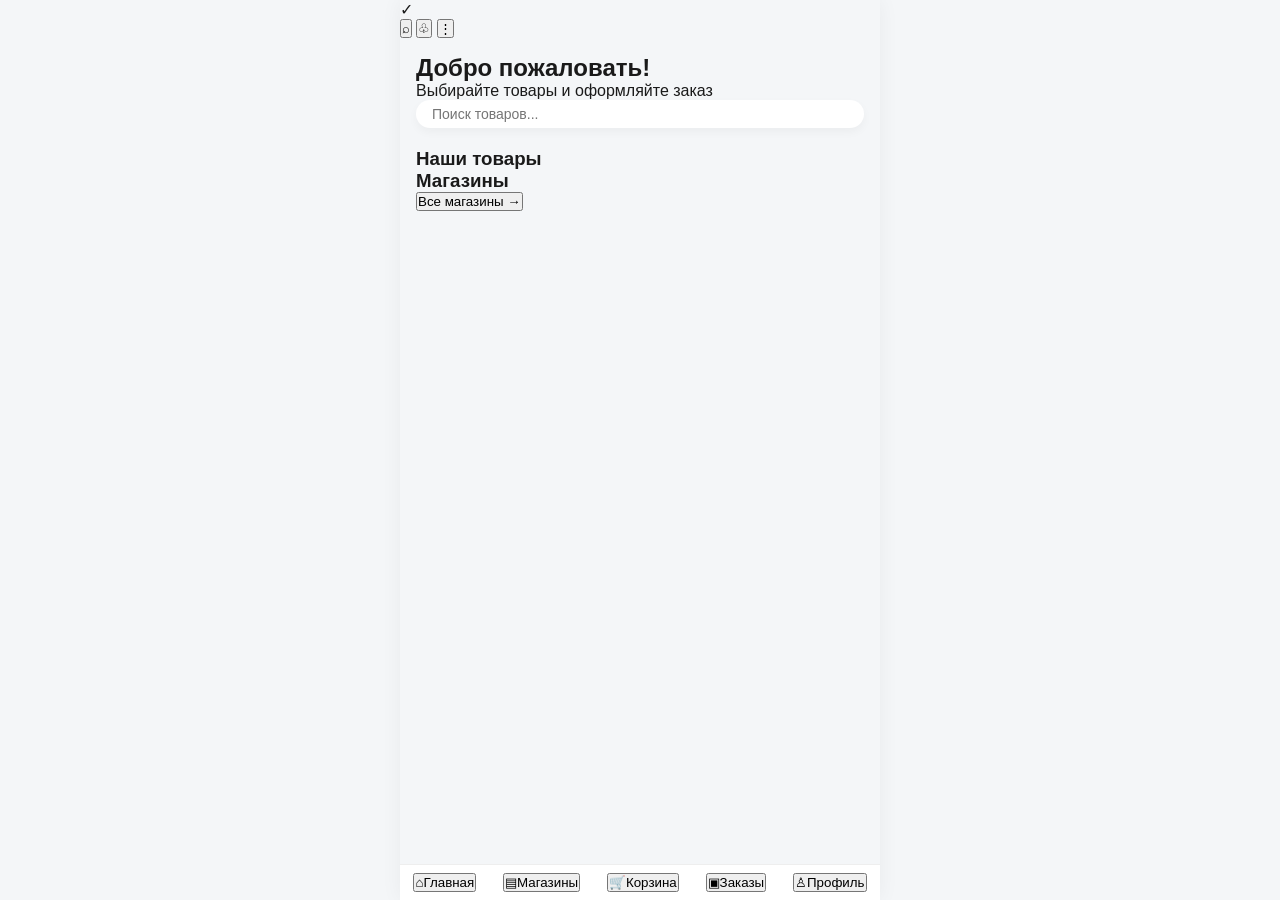
==== commit 075062c9: "Update index.html" ====
--- a/index.html
+++ b/index.html
@@ -1,215 +1,127 @@
+
 <!DOCTYPE html>
-<html lang="tj">
+<html lang="ru">
 <head>
   <meta charset="UTF-8">
   <meta name="viewport" content="width=device-width, initial-scale=1.0">
-  <title>OVARD - Покупки с доставкой в ваш город!</title>
+  <meta name="theme-color" content="#16843a">
+  <meta name="description" content="Магазины, товары и доставка">
+  <title>Главная</title>
   <link rel="stylesheet" href="style.css">
   <link rel="manifest" href="manifest.json">
-  <meta name="theme-color" content="#0d8a43">
-  <!-- Иконкаҳои Font Awesome (барои иконкаҳои поёнӣ ва меню) -->
-  <link rel="stylesheet" href="https://cdnjs.cloudflare.com/ajax/libs/font-awesome/6.4.0/css/all.min.css">
 </head>
 <body>
 
-  <!-- Header / Сарлавҳа -->
-  <header class="header">
-    <div class="logo-area">
-      <img src="logo.png" alt="Ovard Logo" class="logo-img" onerror="this.src='https://via.placeholder.com/40x40?text=O'">
-      <span class="brand-name">Ovard</span>
+<header class="topbar">
+  <div class="logo">
+    <span class="logo-mark">✓</span>
+  </div>
+  <div class="header-actions">
+    <button id="searchOpen" aria-label="Поиск">⌕</button>
+    <button id="notificationsOpen" aria-label="Уведомления">♧</button>
+    <button id="settingsOpen" aria-label="Настройки">⋮</button>
+  </div>
+</header>
+
+<main>
+  <section id="homePage" class="page active">
+    <div class="welcome">
+      <h2>Добро пожаловать!</h2>
+      <p>Выбирайте товары и оформляйте заказ</p>
     </div>
-    <div class="location-picker">
-      <i class="fa-solid fa-location-dot"></i>
-      <span>Фархор, Таджикистан</span>
-      <i class="fa-solid fa-chevron-down"></i>
+
+    <div id="searchBox" class="search-box hidden">
+      <input id="searchInput" placeholder="Поиск товаров...">
     </div>
-    <button class="menu-btn" aria-label="Меню"><i class="fa-solid fa-bars"></i></button>
-  </header>
 
-  <!-- Асосӣ: Саҳифаи Главная -->
-  <main id="app-content">
-    
-    <!-- SECTION 1: ГЛАВНАЯ -->
-    <section id="page-home" class="page active">
-      <!-- Banner -->
-      <div class="hero-banner">
-        <div class="banner-text">
-          <h1>OVARD</h1>
-          <p class="subtitle">Покупки с доставкой в ваш город!</p>
-          <p class="desc">Удобно. Быстро. Надёжно.</p>
-        </div>
+    <h3>Наши товары</h3>
+    <div id="ownProducts" class="product-grid"></div>
+
+    <section class="partners-section">
+      <div class="section-title">
+        <h3>Магазины</h3>
+        <button id="allShopsButton">Все магазины →</button>
       </div>
+      <div id="shopTicker" class="shop-ticker"></div>
+    </section>
+  </section>
 
-      <!-- Поиск -->
-      <div class="search-box">
-        <i class="fa-solid fa-magnifying-glass search-icon"></i>
-        <input type="text" placeholder="Поиск товаров или магазинов...">
-        <button class="search-btn">Найти</button>
-      </div>
+  <section id="shopsPage" class="page">
+    <h2>Магазины</h2>
+    <div id="shopsList" class="shops-list"></div>
+  </section>
 
-      <!-- Магазины Категорияҳо -->
-      <div class="section-header">
-        <h2>Магазины</h2>
-        <a href="#" onclick="switchTab('stores')" class="see-all">Все магазины &rarr;</a>
-      </div>
+  <section id="shopDetailPage" class="page">
+    <button class="back-button" data-back>← Назад</button>
+    <div id="shopDetail"></div>
+    <div id="shopProducts" class="product-grid"></div>
+  </section>
 
-      <div class="categories-grid">
-        <div class="cat-card" onclick="switchTab('stores')">
-          <img src="https://images.unsplash.com/photo-1509440159596-0249088772ff?w=200" alt="Нонвойхона">
-          <span>Нонвойхона</span>
-        </div>
-        <div class="cat-card" onclick="switchTab('stores')">
-          <img src="https://images.unsplash.com/photo-1578916171728-46686eac8d58?w=200" alt="Продукты">
-          <span>Продукты</span>
-        </div>
-        <div class="cat-card" onclick="switchTab('stores')">
-          <img src="https://images.unsplash.com/photo-1607623814075-e51df1bdc82f?w=200" alt="Мясо и птица">
-          <span>Мясо и птица</span>
-        </div>
-        <div class="cat-card" onclick="switchTab('stores')">
-          <img src="https://images.unsplash.com/photo-1584308666744-24d5c474f2ae?w=200" alt="Аптека">
-          <span>Аптека</span>
-        </div>
-        <div class="cat-card" onclick="switchTab('stores')">
-          <img src="https://images.unsplash.com/photo-1504307651254-35680f356dfd?w=200" alt="Стройматериалы">
-          <span>Стройматериалы</span>
-        </div>
-      </div>
-    </section>
+  <section id="cartPage" class="page">
+    <h2>Корзина</h2>
+    <div id="cartItems"></div>
+    <div id="cartTotal"></div>
+    <button id="checkoutButton" class="primary-button">Оформить заказ</button>
+  </section>
 
-    <!-- SECTION 2: ВСЕ МАГАЗИНЫ -->
-    <section id="page-stores" class="page">
-      <div class="page-title-bar">
-        <h2>Все магазины</h2>
-      </div>
+  <section id="ordersPage" class="page">
+    <h2>Мои заказы</h2>
+    <div id="ordersList"></div>
+  </section>
 
-      <!-- Фильтрҳо -->
-      <div class="filter-chips">
-        <button class="chip active">Все</button>
-        <button class="chip">Питание</button>
-        <button class="chip">Аптека</button>
-        <button class="chip">Стройматериалы</button>
-        <button class="chip">Другое</button>
-      </div>
+  <section id="messagesPage" class="page">
+    <h2>Сообщения</h2>
+    <div id="messagesList"></div>
+  </section>
 
-      <!-- Рӯйхати мағозаҳо -->
-      <div class="stores-list">
-        <div class="store-item">
-          <img src="https://images.unsplash.com/photo-1509440159596-0249088772ff?w=150" alt="Нонвойхона">
-          <div class="store-info">
-            <h3>Нонвойхона</h3>
-            <p>Нони гарм</p>
-            <span class="location"><i class="fa-solid fa-location-dot"></i> Фархор</span>
-          </div>
-          <span class="status-badge open"><i class="fa-solid fa-circle"></i> Открыто</span>
-        </div>
+  <section id="profilePage" class="page">
+    <h2>Мой аккаунт</h2>
+    <div id="profileContent"></div>
+  </section>
 
-        <div class="store-item">
-          <img src="https://images.unsplash.com/photo-1578916171728-46686eac8d58?w=150" alt="Продукты">
-          <div class="store-info">
-            <h3>Магазин продуктов</h3>
-            <p>Хӯрокворӣ</p>
-            <span class="location"><i class="fa-solid fa-location-dot"></i> Фархор</span>
-          </div>
-          <span class="status-badge open"><i class="fa-solid fa-circle"></i> Открыто</span>
-        </div>
+  <section id="settingsPage" class="page">
+    <h2>Настройки</h2>
 
-        <div class="store-item">
-          <img src="https://images.unsplash.com/photo-1607623814075-e51df1bdc82f?w=150" alt="Мясо и птица">
-          <div class="store-info">
-            <h3>Мясо и птица</h3>
-            <p>Маҳсулоти мурғ</p>
-            <span class="location"><i class="fa-solid fa-location-dot"></i> Фархор</span>
-          </div>
-          <span class="status-badge open"><i class="fa-solid fa-circle"></i> Открыто</span>
-        </div>
+    <label>Язык</label>
+    <select id="languageSelect">
+      <option value="ru">Русский</option>
+      <option value="tg">Тоҷикӣ</option>
+      <option value="uz">O‘zbekcha</option>
+      <option value="en">English</option>
+    </select>
 
-        <div class="store-item">
-          <img src="https://images.unsplash.com/photo-1584308666744-24d5c474f2ae?w=150" alt="Аптека">
-          <div class="store-info">
-            <h3>Аптека</h3>
-            <p>Дорухона</p>
-            <span class="location"><i class="fa-solid fa-location-dot"></i> Фархор</span>
-          </div>
-          <span class="status-badge open"><i class="fa-solid fa-circle"></i> Открыто</span>
-        </div>
+    <label>Размер текста</label>
+    <select id="fontSelect">
+      <option value="medium">Средний</option>
+      <option value="large">Крупный</option>
+    </select>
 
-        <div class="store-item">
-          <img src="https://images.unsplash.com/photo-1504307651254-35680f356dfd?w=150" alt="Стройматериалы">
-          <div class="store-info">
-            <h3>Стройматериалы</h3>
-            <p>Молҳои сохтмонӣ</p>
-            <span class="location"><i class="fa-solid fa-location-dot"></i> Фархор</span>
-          </div>
-          <span class="status-badge open"><i class="fa-solid fa-circle"></i> Открыто</span>
-        </div>
-      </div>
-    </section>
+    <label>Тема</label>
+    <select id="themeSelect">
+      <option value="light">Светлая</option>
+      <option value="dark">Тёмная</option>
+      <option value="auto">Автоматически</option>
+    </select>
 
-    <!-- SECTION 3: ПРОФИЛЬ -->
-    <section id="page-profile" class="page">
-      <div class="profile-header">
-        <div class="avatar"><i class="fa-solid fa-user"></i></div>
-        <div class="user-details">
-          <h3>Нурмухаммад</h3>
-          <p>Покупатель OVARD</p>
-        </div>
-        <i class="fa-solid fa-gear settings-icon"></i>
-      </div>
+    <h3>Уведомления</h3>
+    <div id="notificationSettings"></div>
 
-      <div class="orders-box">
-        <div class="orders-header">
-          <span><i class="fa-solid fa-bag-shopping"></i> Мои заказы</span>
-          <a href="#" class="see-all">Все заказы &rarr;</a>
-        </div>
-        <div class="empty-orders">
-          <i class="fa-solid fa-cart-flatbed"></i>
-          <p>Здесь будут ваши заказы после оформления</p>
-        </div>
-      </div>
+    <h3>Аккаунт и безопасность</h3>
+    <div id="accountSettings"></div>
 
-      <ul class="profile-menu">
-        <li><i class="fa-solid fa-location-dot"></i> Мои адреса <i class="fa-solid fa-chevron-right arrow"></i></li>
-        <li><i class="fa-solid fa-heart"></i> Избранные магазины <i class="fa-solid fa-chevron-right arrow"></i></li>
-        <li><i class="fa-solid fa-bell"></i> Уведомления <i class="fa-solid fa-chevron-right arrow"></i></li>
-        <li><i class="fa-solid fa-circle-info"></i> О приложении <i class="fa-solid fa-chevron-right arrow"></i></li>
-      </ul>
-    </section>
+    <h3>Помощь и информация</h3>
+    <div id="helpSettings"></div>
+  </section>
+</main>
 
-    <!-- SECTION 4: НАСТРОЙКИ -->
-    <section id="page-settings" class="page">
-      <div class="page-title-bar">
-        <h2>Настройки</h2>
-      </div>
-      <ul class="profile-menu">
-        <li><i class="fa-solid fa-globe"></i> Язык / Забон <span class="badge-val">Русский</span></li>
-        <li><i class="fa-solid fa-moon"></i> Тёмная тема <input type="checkbox" id="theme-toggle"></li>
-        <li><i class="fa-solid fa-lock"></i> Администратор <a href="ovard-admin.html" class="admin-link">Панель управления</a></li>
-      </ul>
-    </section>
+<nav class="bottom-nav">
+  <button data-page="homePage">⌂<span>Главная</span></button>
+  <button data-page="shopsPage">▤<span>Магазины</span></button>
+  <button data-page="cartPage">🛒<span>Корзина</span></button>
+  <button data-page="ordersPage">▣<span>Заказы</span></button>
+  <button data-page="profilePage">♙<span>Профиль</span></button>
+</nav>
 
-  </main>
-
-  <!-- Bottom Navigation / Навигатсияи Поёнӣ -->
-  <nav class="bottom-nav">
-    <button class="nav-btn active" onclick="switchTab('home')">
-      <i class="fa-solid fa-house"></i>
-      <span>Главная</span>
-    </button>
-    <button class="nav-btn" onclick="switchTab('stores')">
-      <i class="fa-solid fa-store"></i>
-      <span>Магазины</span>
-    </button>
-    <button class="nav-btn" onclick="switchTab('profile')">
-      <i class="fa-solid fa-user"></i>
-      <span>Профиль</span>
-    </button>
-    <button class="nav-btn" onclick="switchTab('settings')">
-      <i class="fa-solid fa-gear"></i>
-      <span>Настройки</span>
-    </button>
-  </nav>
-
-  <script src="script.js"></script>
+<script src="script.js"></script>
 </body>
 </html>
--- a/style.css
+++ b/style.css
@@ -1,94 +1,403 @@
-
-:root{
-  --green:#078747;
-  --green-dark:#056b38;
-  --soft:#eaf6ef;
-  --bg:#f5f8f6;
-  --card:#fff;
-  --text:#17231c;
-  --muted:#78847d;
-  --line:#e8eee9;
-  --shadow:0 8px 28px rgba(20,60,35,.07);
-}
-*{box-sizing:border-box}
-body{margin:0;background:var(--bg);color:var(--text);font-family:Arial, sans-serif;padding-bottom:88px}
-button,input,select{font:inherit}
-button{cursor:pointer}
-a{color:inherit;text-decoration:none}
-.hidden{display:none!important}
-.topbar{height:68px;padding:0 18px;display:flex;align-items:center;justify-content:space-between;background:var(--card);border-bottom:1px solid var(--line);position:sticky;top:0;z-index:10}
-.brand{display:flex;align-items:center;gap:9px;font-size:23px;font-weight:800;letter-spacing:-1px}
-.brand-mark{width:35px;height:35px;border-radius:50%;background:var(--green);color:#fff;display:grid;place-items:center;font-weight:800;font-size:21px;position:relative}
-.brand-mark span{position:absolute;font-size:13px;right:3px;top:4px;color:#fff}
-.location,.icon-btn{border:0;background:var(--soft);color:var(--green-dark);padding:10px 12px;border-radius:13px;font-weight:700}
-.icon-btn{font-size:20px;padding:8px 12px}
-.drawer{position:fixed;right:12px;top:75px;width:min(290px,calc(100% - 24px));padding:14px;background:var(--card);border:1px solid var(--line);border-radius:18px;box-shadow:var(--shadow);z-index:20}
-.drawer button,.drawer a{display:block;width:100%;text-align:left;padding:13px;border:0;background:transparent;border-radius:10px;color:var(--text)}
-.drawer button:active,.drawer a:active{background:var(--soft)}
-.drawer-settings{border-top:1px solid var(--line);padding:12px 5px;display:grid;gap:12px}
-.drawer-settings label{display:flex;justify-content:space-between;align-items:center;font-size:14px}
-.drawer-settings select{padding:8px;border:1px solid var(--line);border-radius:9px;background:var(--bg);color:var(--text)}
-.admin-link{color:var(--green)!important;font-weight:700}
-main{max-width:850px;margin:auto;padding:18px 16px}
-.hero{background:linear-gradient(115deg,#087c43,#056b38);border-radius:25px;padding:27px 22px;color:white;min-height:230px;display:flex;align-items:center;justify-content:space-between;overflow:hidden;position:relative}
-.hero-copy{position:relative;z-index:1;max-width:75%}
-.eyebrow{font-size:10px;font-weight:800;letter-spacing:1.5px;color:var(--green)}
-.hero .eyebrow{color:#c7ead5}
-.hero h1{font-size:30px;line-height:1.15;margin:12px 0}
-.hero p{font-size:13px;line-height:1.5;color:#e1f2e8;max-width:300px}
-.hero-symbol{font-size:76px;font-weight:900;color:rgba(255,255,255,.15);position:absolute;right:12px;bottom:24px;transform:rotate(-8deg)}
-.primary-btn{border:0;background:var(--green);color:#fff;padding:13px 17px;border-radius:12px;font-weight:700;margin-top:8px}
-.hero .primary-btn{background:white;color:var(--green-dark)}
-.search-wrap{display:flex;align-items:center;gap:10px;background:var(--card);border:1px solid var(--line);border-radius:14px;padding:0 15px;margin:19px 0 27px;height:50px;color:var(--green);font-size:22px}
-.search-wrap input{border:0;outline:0;background:transparent;width:100%;color:var(--text);font-size:14px}
-.section-heading{display:flex;justify-content:space-between;align-items:end;margin-bottom:14px;gap:8px}
-h2{font-size:21px;margin:5px 0 0}
-.text-btn{border:0;background:transparent;color:var(--green);font-size:12px;font-weight:700;padding:8px 0}
-.ticker-window{overflow:hidden;background:var(--card);border:1px solid var(--line);border-radius:13px;padding:13px 0;margin-bottom:27px}
-.ticker-track{display:flex;gap:10px;width:max-content;animation:ticker 25s linear infinite}
-.ticker-window:active .ticker-track{animation-play-state:paused}
-.ticker-chip{padding:9px 15px;border-radius:20px;background:var(--soft);color:var(--green-dark);font-size:12px;font-weight:700;white-space:nowrap}
-@keyframes ticker{to{transform:translateX(-50%)}}
-.product-grid{display:grid;grid-template-columns:repeat(2,minmax(0,1fr));gap:12px}
-.product-card,.shop-card,.panel,.order-card{background:var(--card);border:1px solid var(--line);border-radius:17px;padding:13px;box-shadow:var(--shadow)}
-.product-image{height:115px;border-radius:12px;background:var(--soft);display:grid;place-items:center;font-size:38px;color:var(--green);overflow:hidden;margin-bottom:11px}
-.product-image img,.shop-thumb img{width:100%;height:100%;object-fit:cover}
-.product-card h3,.shop-card h3{font-size:14px;margin:5px 0}
-.product-card p,.shop-card p{font-size:12px;color:var(--muted);margin:5px 0}
-.price{font-size:16px;font-weight:800;color:var(--green-dark);margin:9px 0}
-.small-btn{border:0;background:var(--soft);color:var(--green-dark);border-radius:10px;padding:10px;width:100%;font-size:12px;font-weight:700}
-.delivery-note{display:flex;gap:14px;align-items:center;margin:25px 0;background:var(--soft);padding:17px;border-radius:17px}
-.delivery-icon{width:42px;height:42px;flex-shrink:0;border-radius:13px;background:var(--green);color:#fff;display:grid;place-items:center;font-size:25px}
-.delivery-note h3{margin:0 0 5px;font-size:15px}
-.delivery-note p{margin:0;color:var(--muted);font-size:12px;line-height:1.5}
-.page-heading{margin:12px 0 22px}
-.page-heading h1{font-size:28px;margin:7px 0}
-.page-heading p{font-size:13px;color:var(--muted)}
-.shop-list{display:grid;gap:11px}
-.shop-card{display:flex;gap:13px;align-items:center}
-.shop-thumb{width:65px;height:65px;border-radius:13px;background:var(--soft);display:grid;place-items:center;font-size:25px;color:var(--green);flex-shrink:0;overflow:hidden}
-.shop-info{flex:1;min-width:0}
-.shop-card .small-btn{width:auto;padding:9px 12px}
-.back-btn{border:0;background:transparent;color:var(--green);font-weight:700;padding:10px 0}
-.panel{padding:18px;line-height:1.6}
-.muted{color:var(--muted);font-size:13px}
-.cart-row{display:flex;justify-content:space-between;gap:12px;padding:13px 0;border-bottom:1px solid var(--line)}
-.qty-controls{display:flex;align-items:center;gap:10px}
-.qty-controls button{border:0;background:var(--soft);color:var(--green);border-radius:8px;width:28px;height:28px}
-.total-line{display:flex;justify-content:space-between;font-weight:800;padding:17px 0}
-.empty-state{text-align:center;background:var(--card);padding:30px 15px;border-radius:17px;color:var(--muted)}
-.bottom-nav{position:fixed;bottom:0;left:0;right:0;height:72px;background:var(--card);border-top:1px solid var(--line);display:flex;justify-content:space-around;align-items:center;z-index:9;padding-bottom:env(safe-area-inset-bottom)}
-.bottom-nav button{border:0;background:transparent;color:var(--muted);font-size:10px;display:grid;justify-items:center;gap:3px;position:relative}
-.bottom-nav button span{font-size:20px}
-.bottom-nav button.active{color:var(--green);font-weight:800}
-.bottom-nav i{position:absolute;top:-5px;right:-10px;background:var(--green);color:white;border-radius:20px;font-size:9px;padding:2px 5px;font-style:normal}
-.modal{position:fixed;inset:0;background:#0008;z-index:30;display:grid;place-items:center;padding:16px}
-.modal-card{width:min(440px,100%);max-height:90vh;overflow:auto;background:var(--card);color:var(--text);border-radius:20px;padding:22px;position:relative}
-.modal-close{position:absolute;right:13px;top:10px;border:0;background:transparent;font-size:25px;color:var(--muted)}
-.modal-card h2{margin:0 30px 15px 0}
-.modal-card label{display:block;font-size:12px;font-weight:700;margin:12px 0 5px}
-.modal-card input,.modal-card textarea{width:100%;padding:12px;border:1px solid var(--line);border-radius:10px;background:var(--bg);color:var(--text)}
-.toast{position:fixed;bottom:85px;left:50%;transform:translateX(-50%);background:#183c29;color:white;padding:11px 17px;border-radius:12px;font-size:13px;z-index:50;display:none;max-width:90%}
-body.dark{--bg:#101914;--card:#19251e;--text:#edf5ef;--muted:#a1afa5;--line:#2b3a30;--soft:#203d2b;--shadow:0 8px 28px #0003}
-body.dark .hero{background:#075c32}
-@media(min-width:650px){.product-grid{grid-template-columns:repeat(3,minmax(0,1fr))}.hero{padding:35px}.hero h1{font-size:36px}}
+:root {
+  --primary-color: #0d8a43;
+  --primary-dark: #075e2c;
+  --primary-light: #e6f4ea;
+  --bg-color: #f4f6f8;
+  --card-bg: #ffffff;
+  --text-color: #1a1a1a;
+  --text-muted: #666666;
+  --border-radius: 16px;
+}
+
+* {
+  box-sizing: border-box;
+  margin: 0;
+  padding: 0;
+  font-family: -apple-system, BlinkMacSystemFont, "Segoe UI", Roboto, Helvetica, Arial, sans-serif;
+}
+
+body {
+  background-color: var(--bg-color);
+  color: var(--text-color);
+  padding-bottom: 70px;
+  max-width: 480px;
+  margin: 0 auto;
+  box-shadow: 0 0 20px rgba(0,0,0,0.05);
+  min-height: 100vh;
+}
+
+/* Header */
+.header {
+  display: flex;
+  align-items: center;
+  justify-content: space-between;
+  padding: 12px 16px;
+  background-color: var(--card-bg);
+  position: sticky;
+  top: 0;
+  z-index: 100;
+  box-shadow: 0 2px 4px rgba(0,0,0,0.03);
+}
+
+.logo-area {
+  display: flex;
+  align-items: center;
+  gap: 8px;
+}
+
+.logo-img {
+  width: 32px;
+  height: 32px;
+  border-radius: 50%;
+}
+
+.brand-name {
+  font-size: 20px;
+  font-weight: 800;
+  color: var(--primary-color);
+}
+
+.location-picker {
+  display: flex;
+  align-items: center;
+  gap: 6px;
+  font-size: 13px;
+  color: var(--text-muted);
+  background: var(--bg-color);
+  padding: 6px 12px;
+  border-radius: 20px;
+}
+
+.location-picker i {
+  color: var(--primary-color);
+}
+
+.menu-btn {
+  background: none;
+  border: none;
+  font-size: 20px;
+  color: var(--text-color);
+  cursor: pointer;
+}
+
+/* Page Tabs */
+.page {
+  display: none;
+  padding: 16px;
+}
+
+.page.active {
+  display: block;
+}
+
+/* Banner */
+.hero-banner {
+  background: linear-gradient(135deg, #0d8a43 0%, #054d24 100%);
+  color: white;
+  padding: 24px 20px;
+  border-radius: var(--border-radius);
+  margin-bottom: 16px;
+  position: relative;
+  overflow: hidden;
+}
+
+.hero-banner h1 {
+  font-size: 32px;
+  font-weight: 900;
+  letter-spacing: 1px;
+}
+
+.hero-banner .subtitle {
+  font-size: 16px;
+  font-weight: 700;
+  margin-top: 4px;
+}
+
+.hero-banner .desc {
+  font-size: 12px;
+  opacity: 0.9;
+  margin-top: 8px;
+}
+
+/* Search */
+.search-box {
+  display: flex;
+  align-items: center;
+  background: var(--card-bg);
+  border-radius: 30px;
+  padding: 6px 6px 6px 16px;
+  box-shadow: 0 4px 10px rgba(0,0,0,0.04);
+  margin-bottom: 20px;
+}
+
+.search-icon {
+  color: #999;
+  margin-right: 8px;
+}
+
+.search-box input {
+  border: none;
+  outline: none;
+  width: 100%;
+  font-size: 14px;
+}
+
+.search-btn {
+  background-color: var(--primary-color);
+  color: white;
+  border: none;
+  padding: 8px 16px;
+  border-radius: 20px;
+  font-weight: 600;
+  cursor: pointer;
+}
+
+/* Categories Grid */
+.section-header {
+  display: flex;
+  justify-content: space-between;
+  align-items: center;
+  margin-bottom: 12px;
+}
+
+.section-header h2 {
+  font-size: 18px;
+  font-weight: 700;
+}
+
+.see-all {
+  color: var(--primary-color);
+  text-decoration: none;
+  font-size: 13px;
+  font-weight: 600;
+}
+
+.categories-grid {
+  display: grid;
+  grid-template-columns: repeat(3, 1fr);
+  gap: 10px;
+}
+
+.cat-card {
+  background: var(--card-bg);
+  border-radius: 12px;
+  padding: 8px;
+  text-align: center;
+  box-shadow: 0 2px 6px rgba(0,0,0,0.03);
+  cursor: pointer;
+}
+
+.cat-card img {
+  width: 100%;
+  height: 70px;
+  object-fit: cover;
+  border-radius: 8px;
+  margin-bottom: 6px;
+}
+
+.cat-card span {
+  font-size: 12px;
+  font-weight: 600;
+  display: block;
+}
+
+/* Stores List */
+.filter-chips {
+  display: flex;
+  gap: 8px;
+  overflow-x: auto;
+  padding-bottom: 12px;
+  margin-bottom: 12px;
+}
+
+.chip {
+  background: var(--card-bg);
+  border: 1px solid #ddd;
+  padding: 6px 14px;
+  border-radius: 20px;
+  font-size: 13px;
+  white-space: nowrap;
+  cursor: pointer;
+}
+
+.chip.active {
+  background: var(--primary-color);
+  color: white;
+  border-color: var(--primary-color);
+}
+
+.store-item {
+  background: var(--card-bg);
+  border-radius: 12px;
+  padding: 12px;
+  display: flex;
+  align-items: center;
+  gap: 12px;
+  margin-bottom: 10px;
+  box-shadow: 0 2px 6px rgba(0,0,0,0.03);
+}
+
+.store-item img {
+  width: 60px;
+  height: 60px;
+  border-radius: 10px;
+  object-fit: cover;
+}
+
+.store-info {
+  flex: 1;
+}
+
+.store-info h3 {
+  font-size: 15px;
+  font-weight: 700;
+}
+
+.store-info p {
+  font-size: 12px;
+  color: var(--text-muted);
+}
+
+.store-info .location {
+  font-size: 11px;
+  color: #888;
+}
+
+.status-badge {
+  font-size: 11px;
+  padding: 4px 8px;
+  border-radius: 12px;
+  font-weight: 600;
+}
+
+.status-badge.open {
+  background: #e6f9ed;
+  color: #12b76a;
+}
+
+/* Profile Page */
+.profile-header {
+  background: linear-gradient(135deg, #0d8a43, #075e2c);
+  color: white;
+  padding: 16px;
+  border-radius: var(--border-radius);
+  display: flex;
+  align-items: center;
+  gap: 12px;
+  margin-bottom: 16px;
+}
+
+.profile-header .avatar {
+  width: 50px;
+  height: 50px;
+  background: white;
+  color: var(--primary-color);
+  border-radius: 50%;
+  display: flex;
+  align-items: center;
+  justify-content: center;
+  font-size: 24px;
+}
+
+.profile-header .user-details {
+  flex: 1;
+}
+
+.profile-header h3 { font-size: 18px; }
+.profile-header p { font-size: 12px; opacity: 0.8; }
+
+.orders-box {
+  background: var(--card-bg);
+  border-radius: 12px;
+  padding: 16px;
+  margin-bottom: 16px;
+}
+
+.orders-header {
+  display: flex;
+  justify-content: space-between;
+  font-weight: 600;
+  font-size: 14px;
+  margin-bottom: 12px;
+}
+
+.empty-orders {
+  text-align: center;
+  padding: 20px 0;
+  color: var(--text-muted);
+  background: var(--primary-light);
+  border-radius: 8px;
+  font-size: 13px;
+}
+
+.empty-orders i {
+  font-size: 24px;
+  color: var(--primary-color);
+  margin-bottom: 6px;
+}
+
+.profile-menu {
+  list-style: none;
+  background: var(--card-bg);
+  border-radius: 12px;
+  overflow: hidden;
+}
+
+.profile-menu li {
+  padding: 14px 16px;
+  border-bottom: 1px solid #eee;
+  display: flex;
+  align-items: center;
+  font-size: 14px;
+  gap: 12px;
+  cursor: pointer;
+}
+
+.profile-menu li i {
+  color: var(--primary-color);
+  width: 20px;
+}
+
+.profile-menu li .arrow {
+  margin-left: auto;
+  color: #ccc;
+  font-size: 12px;
+}
+
+/* Bottom Nav */
+.bottom-nav {
+  position: fixed;
+  bottom: 0;
+  left: 50%;
+  transform: translateX(-50%);
+  width: 100%;
+  max-width: 480px;
+  background: var(--card-bg);
+  display: flex;
+  justify-content: space-around;
+  padding: 8px 0;
+  border-top: 1px solid #eee;
+  z-index: 1000;
+}
+
+.nav-btn {
+  background: none;
+  border: none;
+  display: flex;
+  flex-direction: column;
+  align-items: center;
+  gap: 4px;
+  color: #888;
+  font-size: 11px;
+  cursor: pointer;
+  flex: 1;
+}
+
+.nav-btn i {
+  font-size: 18px;
+}
+
+.nav-btn.active {
+  color: var(--primary-color);
+  font-weight: 700;
+}
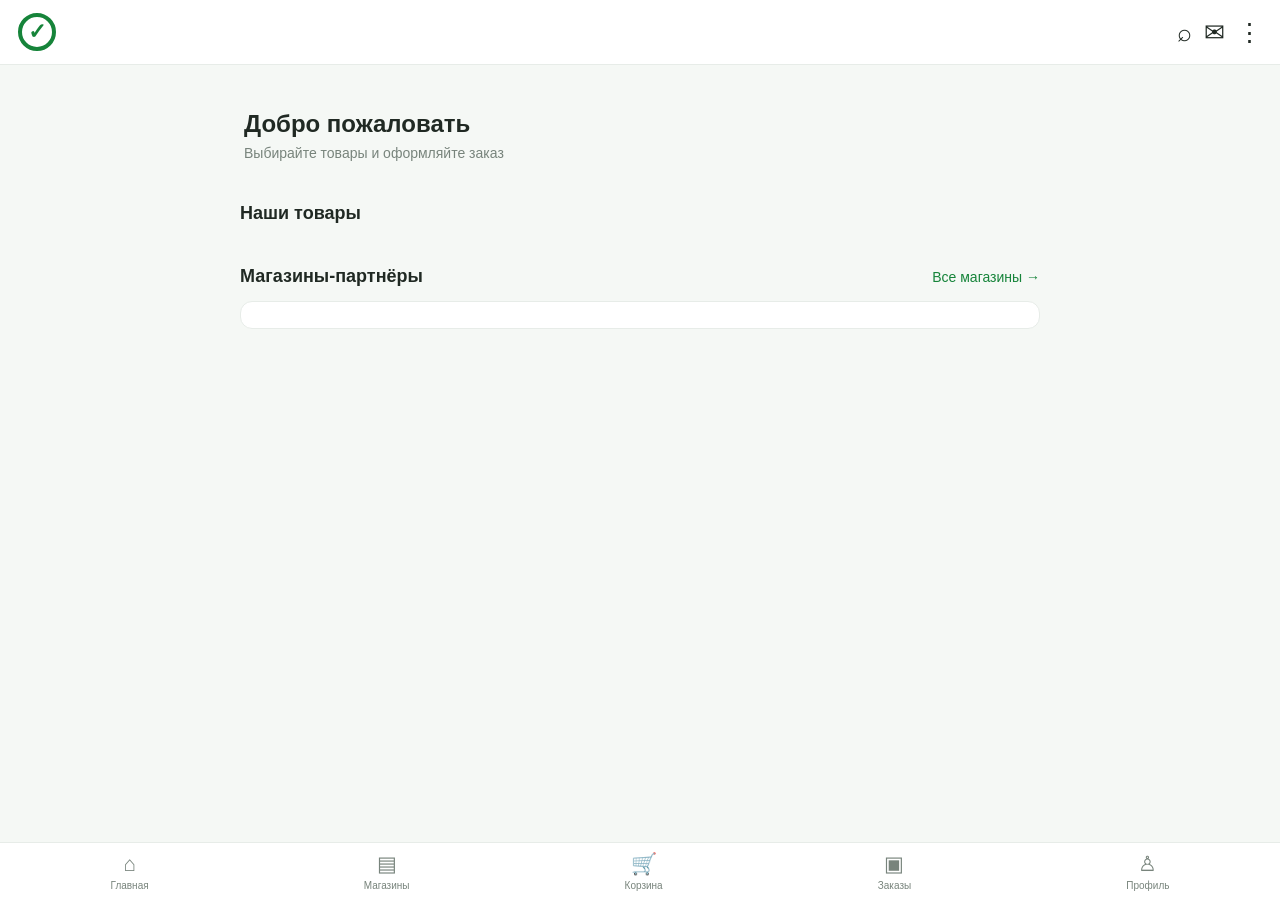
==== commit 66a1c544: "Update index.html" ====
--- a/index.html
+++ b/index.html
@@ -2,124 +2,139 @@
 <!DOCTYPE html>
 <html lang="ru">
 <head>
-  <meta charset="UTF-8">
-  <meta name="viewport" content="width=device-width, initial-scale=1.0">
-  <meta name="theme-color" content="#16843a">
-  <meta name="description" content="Магазины, товары и доставка">
-  <title>Главная</title>
-  <link rel="stylesheet" href="style.css">
-  <link rel="manifest" href="manifest.json">
+<meta charset="UTF-8">
+<meta name="viewport" content="width=device-width,initial-scale=1">
+<meta name="theme-color" content="#16843a">
+<meta name="description" content="Товары, магазины и доставка">
+<title>Главная</title>
+<link rel="stylesheet" href="style.css">
+<link rel="manifest" href="manifest.json">
 </head>
 <body>
 
 <header class="topbar">
-  <div class="logo">
-    <span class="logo-mark">✓</span>
-  </div>
-  <div class="header-actions">
+  <div class="brand-icon"><span>✓</span></div>
+  <div class="top-actions">
     <button id="searchOpen" aria-label="Поиск">⌕</button>
-    <button id="notificationsOpen" aria-label="Уведомления">♧</button>
-    <button id="settingsOpen" aria-label="Настройки">⋮</button>
+    <button data-open="messagesPage" aria-label="Сообщения">✉</button>
+    <button data-open="settingsPage" aria-label="Настройки">⋮</button>
   </div>
 </header>
 
 <main>
-  <section id="homePage" class="page active">
-    <div class="welcome">
-      <h2>Добро пожаловать!</h2>
-      <p>Выбирайте товары и оформляйте заказ</p>
+<section id="homePage" class="page active">
+  <div class="welcome">
+    <h2 data-i18n="welcome">Добро пожаловать</h2>
+    <p data-i18n="welcomeText">Выбирайте товары и оформляйте заказ</p>
+  </div>
+
+  <div id="searchBox" class="search-box hidden">
+    <input id="searchInput" placeholder="Поиск товаров">
+  </div>
+
+  <div class="section-heading">
+    <h3 data-i18n="ownProducts">Наши товары</h3>
+  </div>
+  <div id="ownProducts" class="product-grid"></div>
+
+  <section class="partners">
+    <div class="section-heading">
+      <h3 data-i18n="partnerShops">Магазины-партнёры</h3>
+      <button data-open="shopsPage" data-i18n="allShops">Все магазины →</button>
     </div>
+    <div class="ticker-window">
+      <div id="shopTicker" class="ticker-track"></div>
+    </div>
+  </section>
+</section>
 
-    <div id="searchBox" class="search-box hidden">
-      <input id="searchInput" placeholder="Поиск товаров...">
-    </div>
+<section id="shopsPage" class="page">
+  <h2 data-i18n="shops">Магазины</h2>
+  <div id="shopsList" class="shops-list"></div>
+</section>
 
-    <h3>Наши товары</h3>
-    <div id="ownProducts" class="product-grid"></div>
+<section id="shopDetailPage" class="page">
+  <button class="back-button" data-open="shopsPage">← Назад</button>
+  <div id="shopDetail"></div>
+  <div id="shopProducts" class="product-grid"></div>
+</section>
 
-    <section class="partners-section">
-      <div class="section-title">
-        <h3>Магазины</h3>
-        <button id="allShopsButton">Все магазины →</button>
-      </div>
-      <div id="shopTicker" class="shop-ticker"></div>
-    </section>
-  </section>
+<section id="cartPage" class="page">
+  <h2 data-i18n="cart">Корзина</h2>
+  <div id="cartItems"></div>
+  <div id="cartTotal"></div>
+  <button id="checkoutButton" class="primary-button" data-i18n="checkout">Оформить заказ</button>
+</section>
 
-  <section id="shopsPage" class="page">
-    <h2>Магазины</h2>
-    <div id="shopsList" class="shops-list"></div>
-  </section>
+<section id="ordersPage" class="page">
+  <h2 data-i18n="orders">Мои заказы</h2>
+  <div id="ordersList"></div>
+</section>
 
-  <section id="shopDetailPage" class="page">
-    <button class="back-button" data-back>← Назад</button>
-    <div id="shopDetail"></div>
-    <div id="shopProducts" class="product-grid"></div>
-  </section>
+<section id="messagesPage" class="page">
+  <h2 data-i18n="messages">Сообщения</h2>
+  <div id="messagesList"></div>
+  <div class="message-compose">
+    <input id="messageInput" placeholder="Ваше сообщение">
+    <button id="sendMessage">➤</button>
+  </div>
+</section>
 
-  <section id="cartPage" class="page">
-    <h2>Корзина</h2>
-    <div id="cartItems"></div>
-    <div id="cartTotal"></div>
-    <button id="checkoutButton" class="primary-button">Оформить заказ</button>
-  </section>
+<section id="profilePage" class="page">
+  <h2 data-i18n="profile">Мой аккаунт</h2>
+  <div id="profileContent"></div>
+</section>
 
-  <section id="ordersPage" class="page">
-    <h2>Мои заказы</h2>
-    <div id="ordersList"></div>
-  </section>
+<section id="settingsPage" class="page">
+  <h2 data-i18n="settings">Настройки</h2>
 
-  <section id="messagesPage" class="page">
-    <h2>Сообщения</h2>
-    <div id="messagesList"></div>
-  </section>
-
-  <section id="profilePage" class="page">
-    <h2>Мой аккаунт</h2>
-    <div id="profileContent"></div>
-  </section>
-
-  <section id="settingsPage" class="page">
-    <h2>Настройки</h2>
-
-    <label>Язык</label>
+  <div class="setting-group">
+    <label data-i18n="language">Язык</label>
     <select id="languageSelect">
       <option value="ru">Русский</option>
       <option value="tg">Тоҷикӣ</option>
       <option value="uz">O‘zbekcha</option>
       <option value="en">English</option>
     </select>
+  </div>
 
-    <label>Размер текста</label>
+  <div class="setting-group">
+    <label data-i18n="fontSize">Размер текста</label>
     <select id="fontSelect">
       <option value="medium">Средний</option>
       <option value="large">Крупный</option>
     </select>
+  </div>
 
-    <label>Тема</label>
+  <div class="setting-group">
+    <label data-i18n="theme">Тема</label>
     <select id="themeSelect">
       <option value="light">Светлая</option>
       <option value="dark">Тёмная</option>
       <option value="auto">Автоматически</option>
     </select>
+  </div>
 
-    <h3>Уведомления</h3>
-    <div id="notificationSettings"></div>
+  <div class="setting-group">
+    <h3 data-i18n="account">Аккаунт</h3>
+    <div id="accountSettings"></div>
+  </div>
 
-    <h3>Аккаунт и безопасность</h3>
-    <div id="accountSettings"></div>
-
-    <h3>Помощь и информация</h3>
-    <div id="helpSettings"></div>
-  </section>
+  <div class="setting-group">
+    <h3 data-i18n="help">Помощь и информация</h3>
+    <p>WhatsApp: +992000001606</p>
+    <p>Alif — скоро</p>
+    <p>Версия 1.0</p>
+  </div>
+</section>
 </main>
 
 <nav class="bottom-nav">
-  <button data-page="homePage">⌂<span>Главная</span></button>
-  <button data-page="shopsPage">▤<span>Магазины</span></button>
-  <button data-page="cartPage">🛒<span>Корзина</span></button>
-  <button data-page="ordersPage">▣<span>Заказы</span></button>
-  <button data-page="profilePage">♙<span>Профиль</span></button>
+  <button data-open="homePage">⌂<span data-i18n="home">Главная</span></button>
+  <button data-open="shopsPage">▤<span data-i18n="shops">Магазины</span></button>
+  <button data-open="cartPage">🛒<span data-i18n="cart">Корзина</span></button>
+  <button data-open="ordersPage">▣<span data-i18n="orders">Заказы</span></button>
+  <button data-open="profilePage">♙<span data-i18n="profile">Профиль</span></button>
 </nav>
 
 <script src="script.js"></script>
--- a/style.css
+++ b/style.css
@@ -1,403 +1,346 @@
+
 :root {
-  --primary-color: #0d8a43;
-  --primary-dark: #075e2c;
-  --primary-light: #e6f4ea;
-  --bg-color: #f4f6f8;
-  --card-bg: #ffffff;
-  --text-color: #1a1a1a;
-  --text-muted: #666666;
-  --border-radius: 16px;
+  --green:#16843a;
+  --dark:#153c28;
+  --bg:#f5f8f5;
+  --surface:#ffffff;
+  --text:#202923;
+  --muted:#78847c;
+  --border:#e7ece8;
 }
 
 * {
-  box-sizing: border-box;
-  margin: 0;
-  padding: 0;
-  font-family: -apple-system, BlinkMacSystemFont, "Segoe UI", Roboto, Helvetica, Arial, sans-serif;
+  box-sizing:border-box;
+  margin:0;
+  padding:0;
 }
 
 body {
-  background-color: var(--bg-color);
-  color: var(--text-color);
-  padding-bottom: 70px;
-  max-width: 480px;
-  margin: 0 auto;
-  box-shadow: 0 0 20px rgba(0,0,0,0.05);
-  min-height: 100vh;
-}
-
-/* Header */
-.header {
-  display: flex;
-  align-items: center;
-  justify-content: space-between;
-  padding: 12px 16px;
-  background-color: var(--card-bg);
-  position: sticky;
-  top: 0;
-  z-index: 100;
-  box-shadow: 0 2px 4px rgba(0,0,0,0.03);
-}
-
-.logo-area {
-  display: flex;
-  align-items: center;
-  gap: 8px;
-}
-
-.logo-img {
-  width: 32px;
-  height: 32px;
-  border-radius: 50%;
-}
-
-.brand-name {
-  font-size: 20px;
-  font-weight: 800;
-  color: var(--primary-color);
-}
-
-.location-picker {
-  display: flex;
-  align-items: center;
-  gap: 6px;
-  font-size: 13px;
-  color: var(--text-muted);
-  background: var(--bg-color);
-  padding: 6px 12px;
-  border-radius: 20px;
-}
-
-.location-picker i {
-  color: var(--primary-color);
-}
-
-.menu-btn {
-  background: none;
-  border: none;
-  font-size: 20px;
-  color: var(--text-color);
-  cursor: pointer;
-}
-
-/* Page Tabs */
+  font-family:Arial,sans-serif;
+  background:var(--bg);
+  color:var(--text);
+  font-size:16px;
+  padding-bottom:85px;
+}
+
+body.font-large {
+  font-size:19px;
+}
+
+body.dark {
+  --bg:#121a15;
+  --surface:#1d2921;
+  --text:#f0f5f1;
+  --muted:#a8b5ac;
+  --border:#344238;
+}
+
+button,input,select {
+  font:inherit;
+}
+
+button {
+  cursor:pointer;
+}
+
+.topbar {
+  height:65px;
+  background:var(--surface);
+  display:flex;
+  justify-content:space-between;
+  align-items:center;
+  padding:0 18px;
+  border-bottom:1px solid var(--border);
+  position:sticky;
+  top:0;
+  z-index:10;
+}
+
+.brand-icon {
+  width:38px;
+  height:38px;
+  border:4px solid var(--green);
+  border-radius:50%;
+  display:grid;
+  place-items:center;
+  color:var(--green);
+  font-weight:bold;
+  font-size:22px;
+}
+
+.top-actions {
+  display:flex;
+  gap:12px;
+}
+
+.top-actions button {
+  background:none;
+  border:0;
+  font-size:25px;
+  color:var(--text);
+}
+
+main {
+  max-width:850px;
+  margin:auto;
+  padding:18px 15px;
+}
+
 .page {
-  display: none;
-  padding: 16px;
+  display:none;
 }
 
 .page.active {
-  display: block;
-}
-
-/* Banner */
-.hero-banner {
-  background: linear-gradient(135deg, #0d8a43 0%, #054d24 100%);
-  color: white;
-  padding: 24px 20px;
-  border-radius: var(--border-radius);
-  margin-bottom: 16px;
-  position: relative;
-  overflow: hidden;
-}
-
-.hero-banner h1 {
-  font-size: 32px;
-  font-weight: 900;
-  letter-spacing: 1px;
-}
-
-.hero-banner .subtitle {
-  font-size: 16px;
-  font-weight: 700;
-  margin-top: 4px;
-}
-
-.hero-banner .desc {
-  font-size: 12px;
-  opacity: 0.9;
-  margin-top: 8px;
-}
-
-/* Search */
+  display:block;
+}
+
+.welcome {
+  padding:20px 4px;
+}
+
+.welcome h2 {
+  font-size:24px;
+  margin-bottom:7px;
+}
+
+.welcome p {
+  color:var(--muted);
+  font-size:14px;
+}
+
+.section-heading {
+  display:flex;
+  align-items:center;
+  justify-content:space-between;
+  margin:22px 0 14px;
+  gap:10px;
+}
+
+.section-heading h3 {
+  font-size:18px;
+}
+
+.section-heading button {
+  border:0;
+  color:var(--green);
+  background:none;
+  font-size:14px;
+}
+
+.product-grid {
+  display:grid;
+  grid-template-columns:repeat(2,minmax(0,1fr));
+  gap:12px;
+}
+
+.product-card {
+  background:var(--surface);
+  border:1px solid var(--border);
+  border-radius:15px;
+  padding:10px;
+  overflow:hidden;
+}
+
+.product-card img {
+  width:100%;
+  height:125px;
+  object-fit:cover;
+  border-radius:10px;
+  background:var(--bg);
+}
+
+.product-card h4 {
+  margin:10px 0 5px;
+  font-size:15px;
+}
+
+.product-price {
+  color:var(--green);
+  font-weight:bold;
+  margin:7px 0;
+}
+
+.product-card button {
+  width:100%;
+  background:var(--green);
+  color:white;
+  border:0;
+  border-radius:9px;
+  padding:10px;
+}
+
+.partners {
+  margin-top:28px;
+}
+
+.ticker-window {
+  overflow:hidden;
+  background:var(--surface);
+  border:1px solid var(--border);
+  border-radius:12px;
+  padding:13px 0;
+}
+
+.ticker-track {
+  display:flex;
+  width:max-content;
+  gap:35px;
+  animation:ticker 25s linear infinite;
+}
+
+.ticker-track span {
+  color:var(--green);
+  font-weight:bold;
+  white-space:nowrap;
+  cursor:pointer;
+}
+
+@keyframes ticker {
+  to {transform:translateX(-50%);}
+}
+
+.shops-list {
+  display:grid;
+  gap:12px;
+  margin-top:18px;
+}
+
+.shop-card {
+  background:var(--surface);
+  border:1px solid var(--border);
+  padding:16px;
+  border-radius:14px;
+  display:flex;
+  align-items:center;
+  justify-content:space-between;
+  cursor:pointer;
+}
+
+.shop-card h3 {
+  font-size:16px;
+}
+
+.shop-card p {
+  color:var(--muted);
+  font-size:13px;
+  margin-top:5px;
+}
+
+.search-box input,
+.setting-group select,
+.message-compose input,
+.profile-input {
+  width:100%;
+  padding:13px;
+  border:1px solid var(--border);
+  background:var(--surface);
+  color:var(--text);
+  border-radius:10px;
+  margin-top:8px;
+}
+
 .search-box {
-  display: flex;
-  align-items: center;
-  background: var(--card-bg);
-  border-radius: 30px;
-  padding: 6px 6px 6px 16px;
-  box-shadow: 0 4px 10px rgba(0,0,0,0.04);
-  margin-bottom: 20px;
-}
-
-.search-icon {
-  color: #999;
-  margin-right: 8px;
-}
-
-.search-box input {
-  border: none;
-  outline: none;
-  width: 100%;
-  font-size: 14px;
-}
-
-.search-btn {
-  background-color: var(--primary-color);
-  color: white;
-  border: none;
-  padding: 8px 16px;
-  border-radius: 20px;
-  font-weight: 600;
-  cursor: pointer;
-}
-
-/* Categories Grid */
-.section-header {
-  display: flex;
-  justify-content: space-between;
-  align-items: center;
-  margin-bottom: 12px;
-}
-
-.section-header h2 {
-  font-size: 18px;
-  font-weight: 700;
-}
-
-.see-all {
-  color: var(--primary-color);
-  text-decoration: none;
-  font-size: 13px;
-  font-weight: 600;
-}
-
-.categories-grid {
-  display: grid;
-  grid-template-columns: repeat(3, 1fr);
-  gap: 10px;
-}
-
-.cat-card {
-  background: var(--card-bg);
-  border-radius: 12px;
-  padding: 8px;
-  text-align: center;
-  box-shadow: 0 2px 6px rgba(0,0,0,0.03);
-  cursor: pointer;
-}
-
-.cat-card img {
-  width: 100%;
-  height: 70px;
-  object-fit: cover;
-  border-radius: 8px;
-  margin-bottom: 6px;
-}
-
-.cat-card span {
-  font-size: 12px;
-  font-weight: 600;
-  display: block;
-}
-
-/* Stores List */
-.filter-chips {
-  display: flex;
-  gap: 8px;
-  overflow-x: auto;
-  padding-bottom: 12px;
-  margin-bottom: 12px;
-}
-
-.chip {
-  background: var(--card-bg);
-  border: 1px solid #ddd;
-  padding: 6px 14px;
-  border-radius: 20px;
-  font-size: 13px;
-  white-space: nowrap;
-  cursor: pointer;
-}
-
-.chip.active {
-  background: var(--primary-color);
-  color: white;
-  border-color: var(--primary-color);
-}
-
-.store-item {
-  background: var(--card-bg);
-  border-radius: 12px;
-  padding: 12px;
-  display: flex;
-  align-items: center;
-  gap: 12px;
-  margin-bottom: 10px;
-  box-shadow: 0 2px 6px rgba(0,0,0,0.03);
-}
-
-.store-item img {
-  width: 60px;
-  height: 60px;
-  border-radius: 10px;
-  object-fit: cover;
-}
-
-.store-info {
-  flex: 1;
-}
-
-.store-info h3 {
-  font-size: 15px;
-  font-weight: 700;
-}
-
-.store-info p {
-  font-size: 12px;
-  color: var(--text-muted);
-}
-
-.store-info .location {
-  font-size: 11px;
-  color: #888;
-}
-
-.status-badge {
-  font-size: 11px;
-  padding: 4px 8px;
-  border-radius: 12px;
-  font-weight: 600;
-}
-
-.status-badge.open {
-  background: #e6f9ed;
-  color: #12b76a;
-}
-
-/* Profile Page */
-.profile-header {
-  background: linear-gradient(135deg, #0d8a43, #075e2c);
-  color: white;
-  padding: 16px;
-  border-radius: var(--border-radius);
-  display: flex;
-  align-items: center;
-  gap: 12px;
-  margin-bottom: 16px;
-}
-
-.profile-header .avatar {
-  width: 50px;
-  height: 50px;
-  background: white;
-  color: var(--primary-color);
-  border-radius: 50%;
-  display: flex;
-  align-items: center;
-  justify-content: center;
-  font-size: 24px;
-}
-
-.profile-header .user-details {
-  flex: 1;
-}
-
-.profile-header h3 { font-size: 18px; }
-.profile-header p { font-size: 12px; opacity: 0.8; }
-
-.orders-box {
-  background: var(--card-bg);
-  border-radius: 12px;
-  padding: 16px;
-  margin-bottom: 16px;
-}
-
-.orders-header {
-  display: flex;
-  justify-content: space-between;
-  font-weight: 600;
-  font-size: 14px;
-  margin-bottom: 12px;
-}
-
-.empty-orders {
-  text-align: center;
-  padding: 20px 0;
-  color: var(--text-muted);
-  background: var(--primary-light);
-  border-radius: 8px;
-  font-size: 13px;
-}
-
-.empty-orders i {
-  font-size: 24px;
-  color: var(--primary-color);
-  margin-bottom: 6px;
-}
-
-.profile-menu {
-  list-style: none;
-  background: var(--card-bg);
-  border-radius: 12px;
-  overflow: hidden;
-}
-
-.profile-menu li {
-  padding: 14px 16px;
-  border-bottom: 1px solid #eee;
-  display: flex;
-  align-items: center;
-  font-size: 14px;
-  gap: 12px;
-  cursor: pointer;
-}
-
-.profile-menu li i {
-  color: var(--primary-color);
-  width: 20px;
-}
-
-.profile-menu li .arrow {
-  margin-left: auto;
-  color: #ccc;
-  font-size: 12px;
-}
-
-/* Bottom Nav */
+  margin-bottom:20px;
+}
+
+.setting-group {
+  background:var(--surface);
+  border:1px solid var(--border);
+  padding:15px;
+  border-radius:13px;
+  margin:15px 0;
+}
+
+.setting-group label {
+  font-weight:bold;
+}
+
+.setting-group h3 {
+  margin-bottom:10px;
+}
+
+.primary-button {
+  width:100%;
+  border:0;
+  border-radius:12px;
+  background:var(--green);
+  color:white;
+  padding:15px;
+  margin-top:20px;
+  font-weight:bold;
+}
+
+.back-button {
+  background:none;
+  border:0;
+  color:var(--green);
+  margin-bottom:20px;
+  padding:8px 0;
+}
+
 .bottom-nav {
-  position: fixed;
-  bottom: 0;
-  left: 50%;
-  transform: translateX(-50%);
-  width: 100%;
-  max-width: 480px;
-  background: var(--card-bg);
-  display: flex;
-  justify-content: space-around;
-  padding: 8px 0;
-  border-top: 1px solid #eee;
-  z-index: 1000;
-}
-
-.nav-btn {
-  background: none;
-  border: none;
-  display: flex;
-  flex-direction: column;
-  align-items: center;
-  gap: 4px;
-  color: #888;
-  font-size: 11px;
-  cursor: pointer;
-  flex: 1;
-}
-
-.nav-btn i {
-  font-size: 18px;
-}
-
-.nav-btn.active {
-  color: var(--primary-color);
-  font-weight: 700;
-}
+  position:fixed;
+  bottom:0;
+  left:0;
+  right:0;
+  z-index:20;
+  background:var(--surface);
+  border-top:1px solid var(--border);
+  display:flex;
+  justify-content:space-around;
+  padding:9px 3px;
+}
+
+.bottom-nav button {
+  background:none;
+  border:0;
+  color:var(--muted);
+  display:flex;
+  flex-direction:column;
+  align-items:center;
+  gap:4px;
+  font-size:21px;
+}
+
+.bottom-nav span {
+  font-size:10px;
+}
+
+.bottom-nav button.selected {
+  color:var(--green);
+}
+
+.hidden {
+  display:none !important;
+}
+
+.message-compose {
+  display:flex;
+  gap:8px;
+  margin-top:15px;
+}
+
+.message-compose button {
+  border:0;
+  background:var(--green);
+  color:white;
+  border-radius:10px;
+  padding:0 18px;
+}
+
+.cart-row,.order-card,.message-item {
+  background:var(--surface);
+  border:1px solid var(--border);
+  padding:14px;
+  border-radius:12px;
+  margin:10px 0;
+}
+
+@media(min-width:600px) {
+  .product-grid {
+    grid-template-columns:repeat(3,minmax(0,1fr));
+  }
+  main {
+    padding:25px;
+  }
+}
